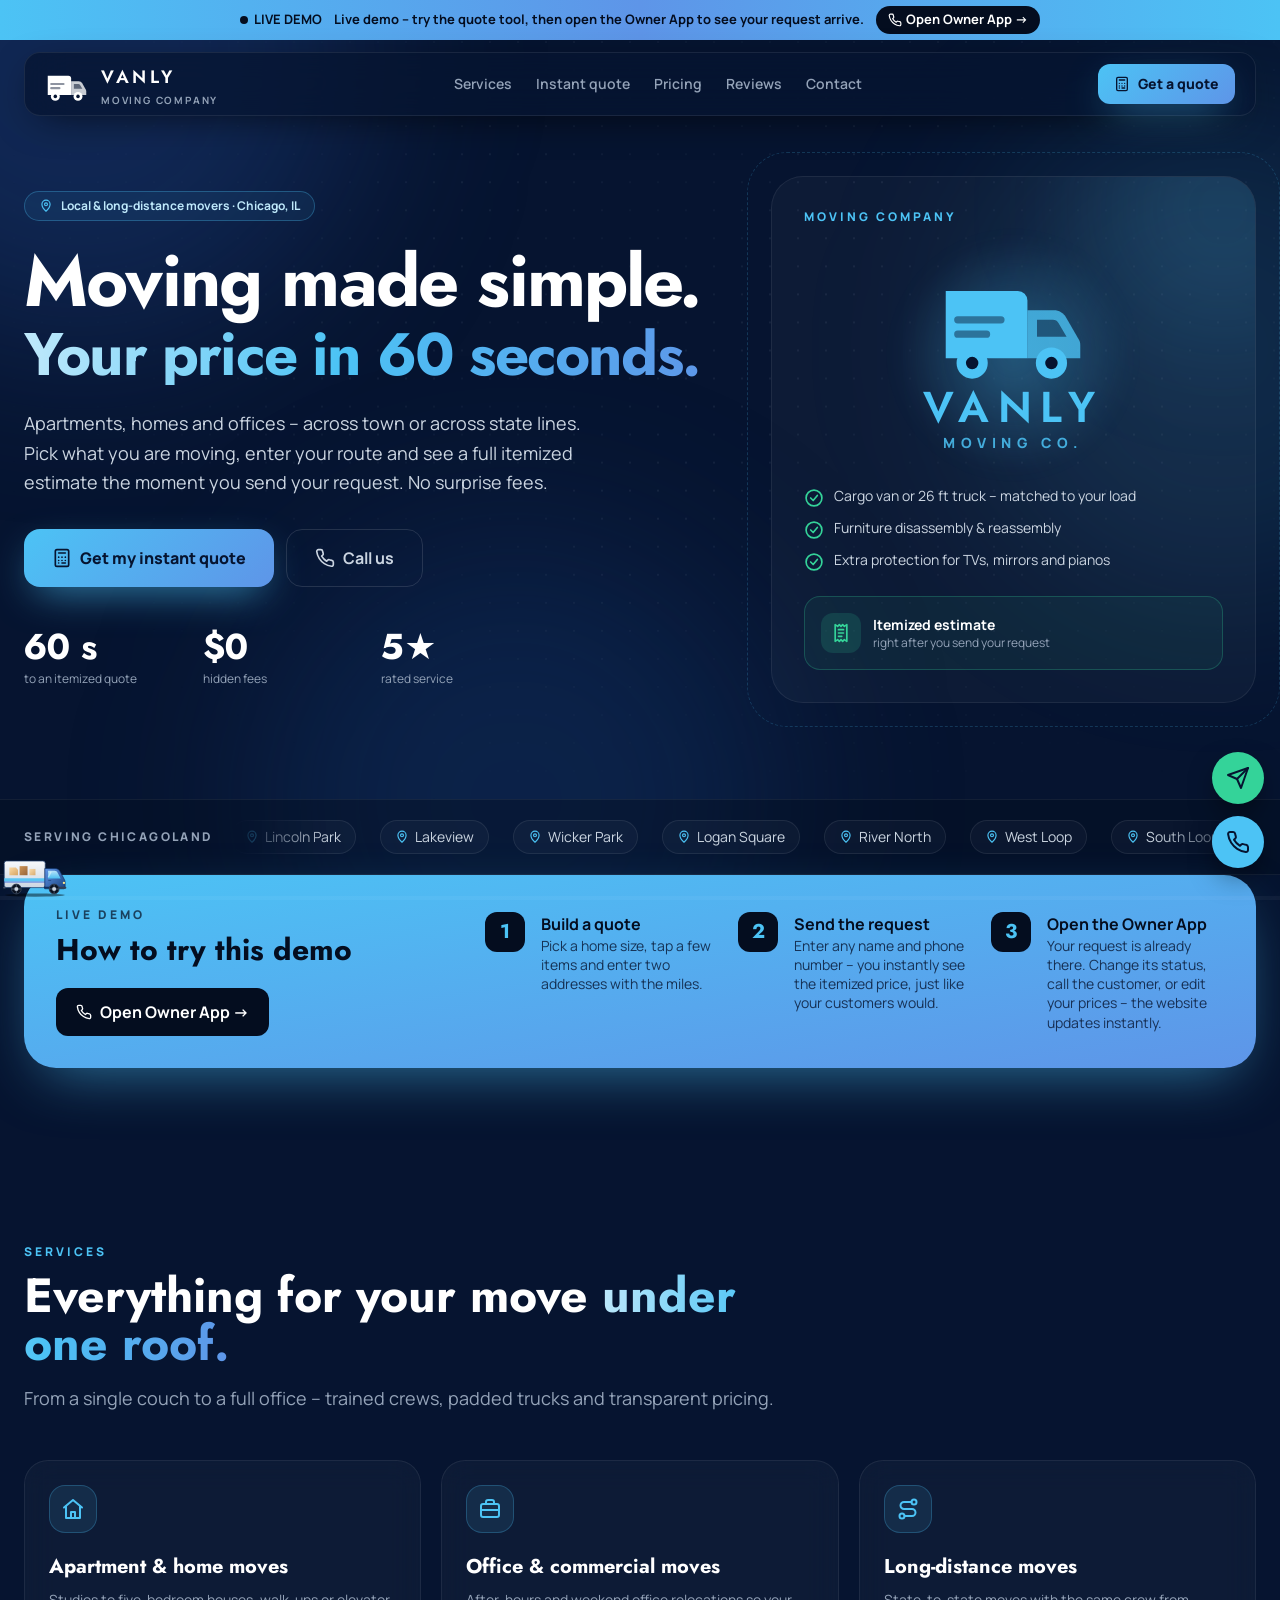
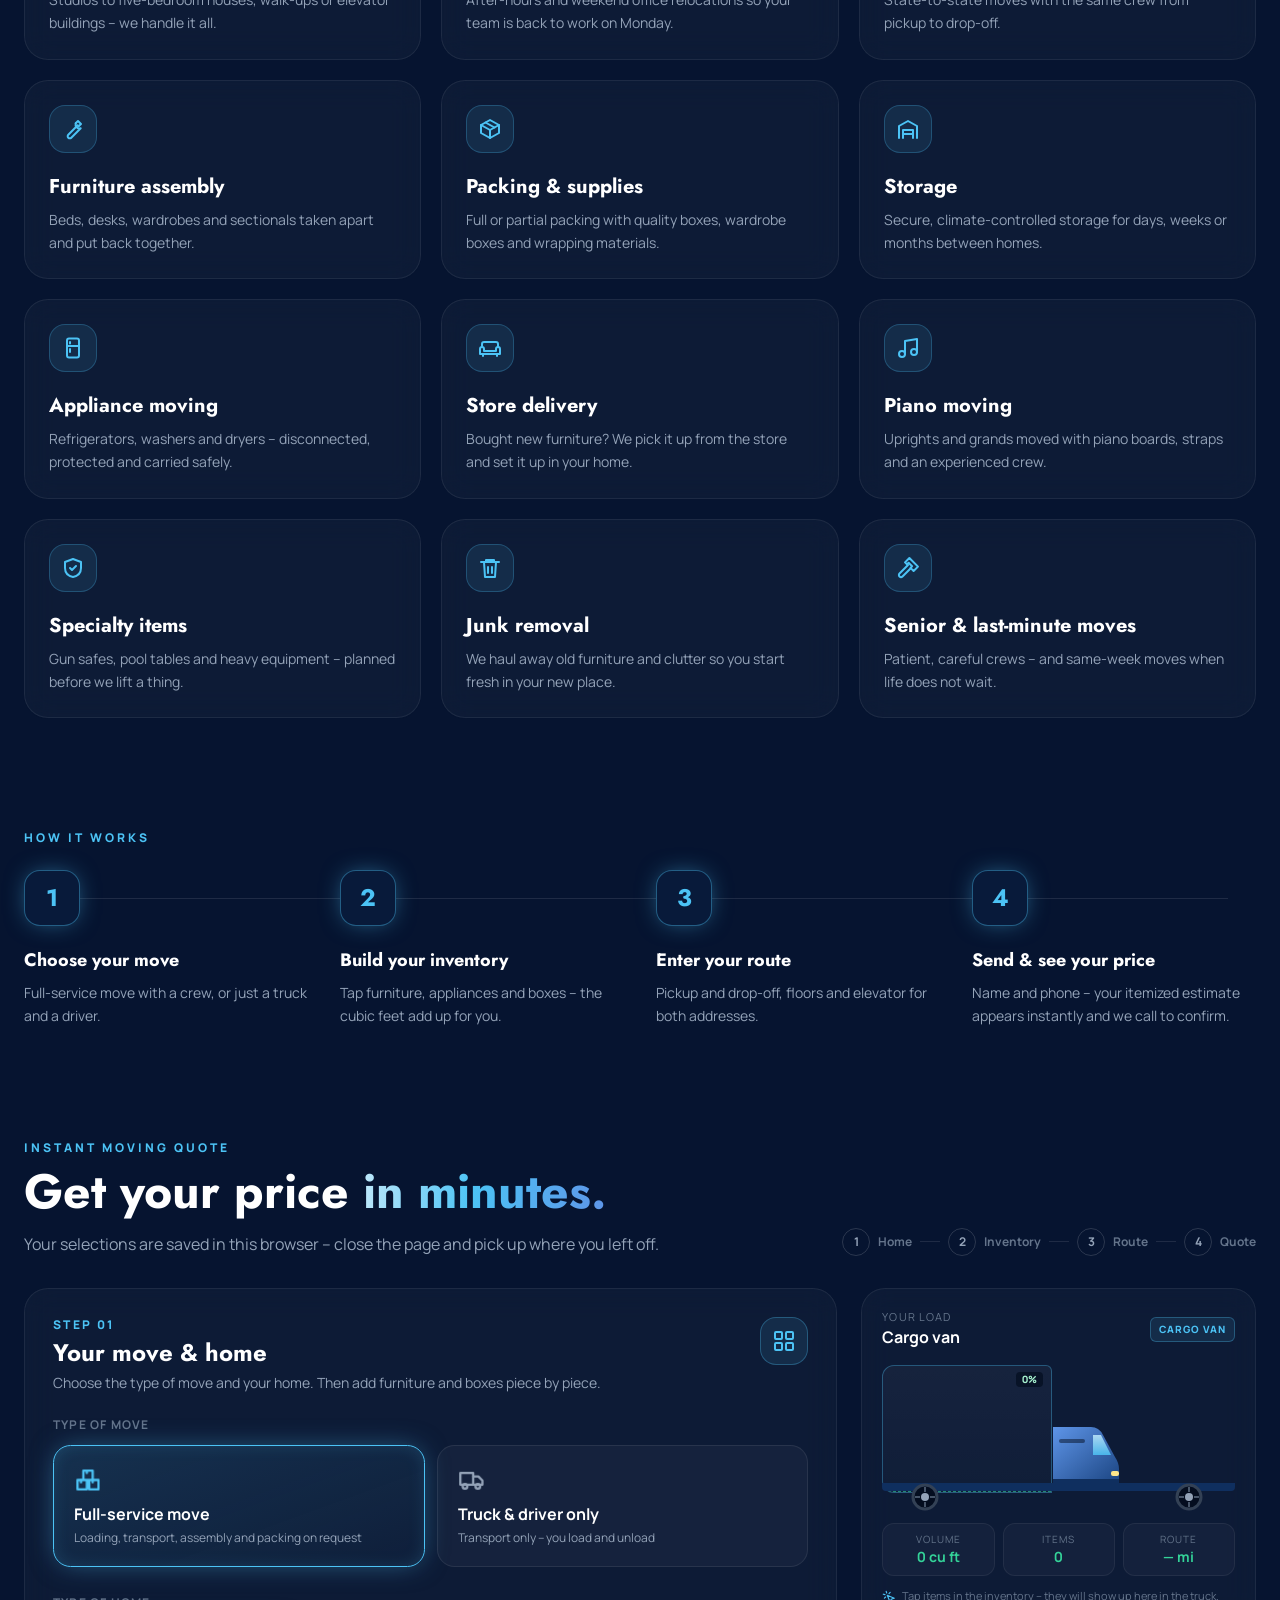
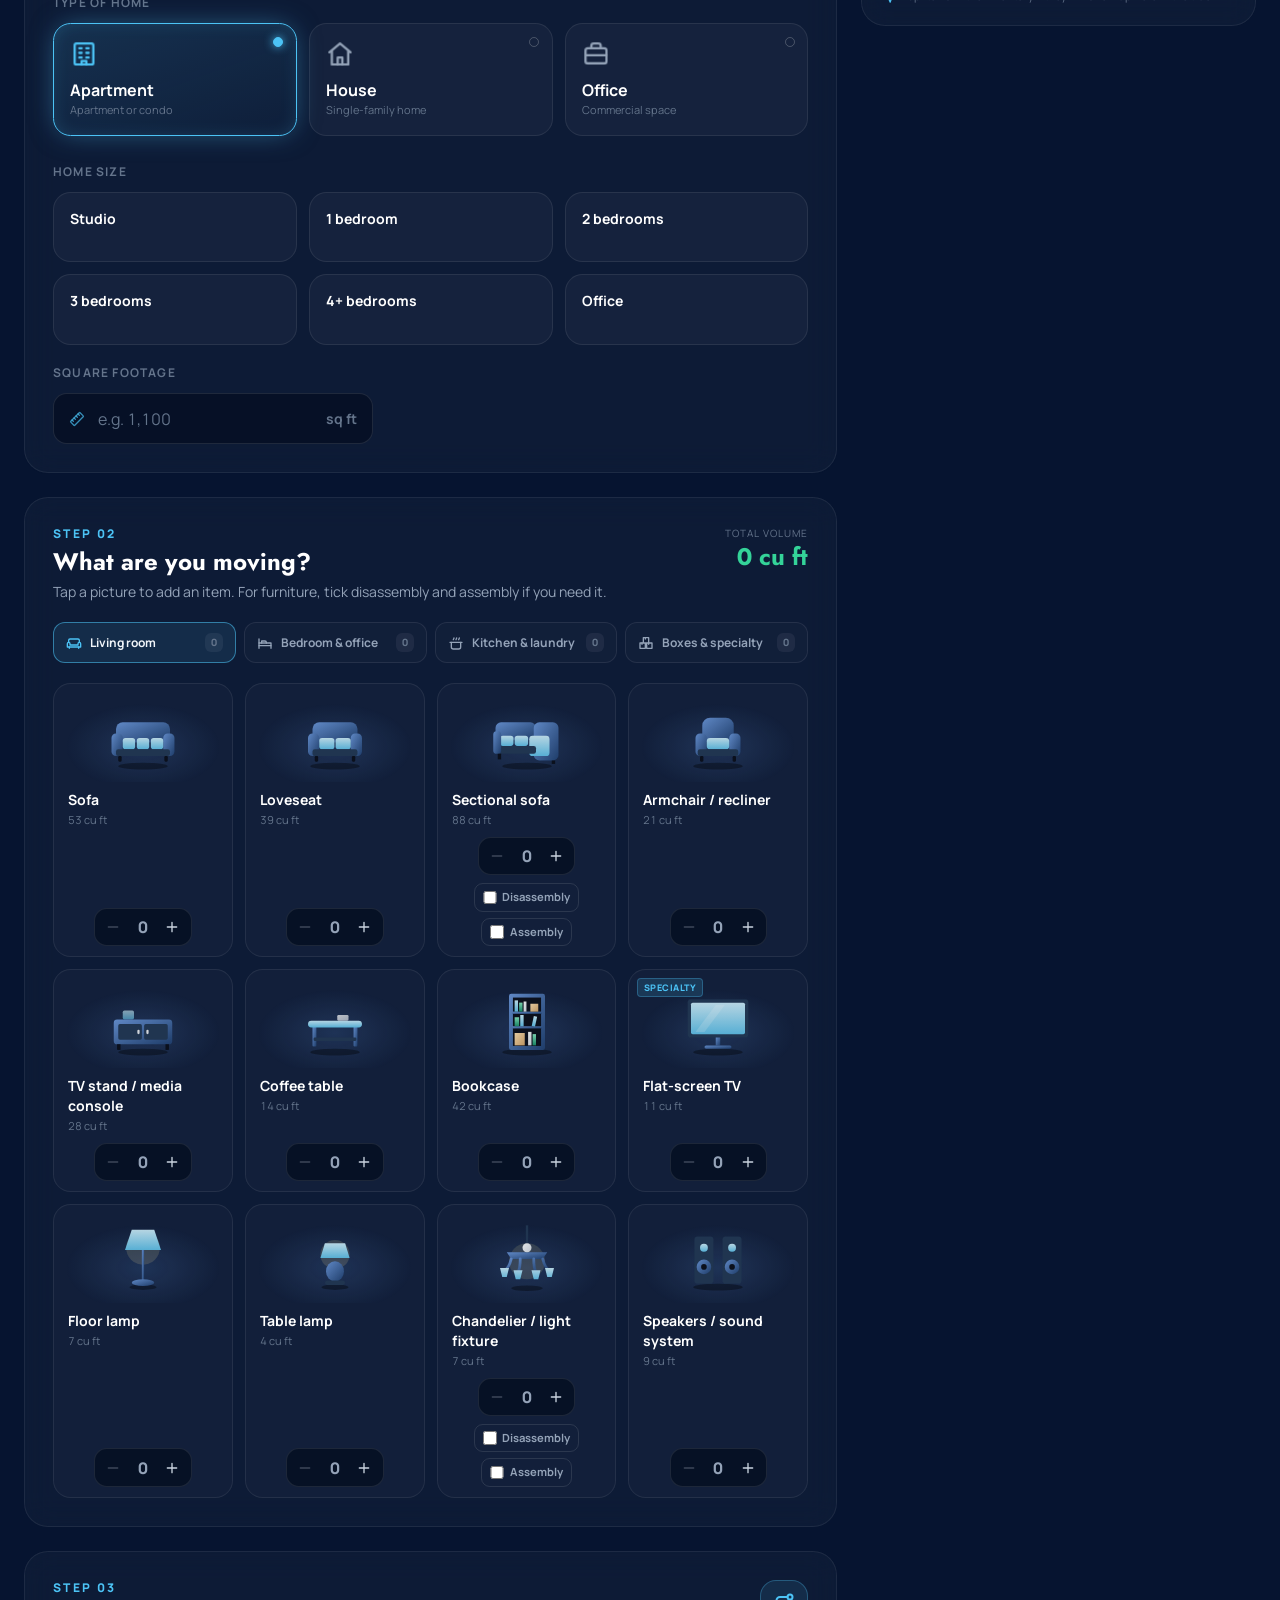
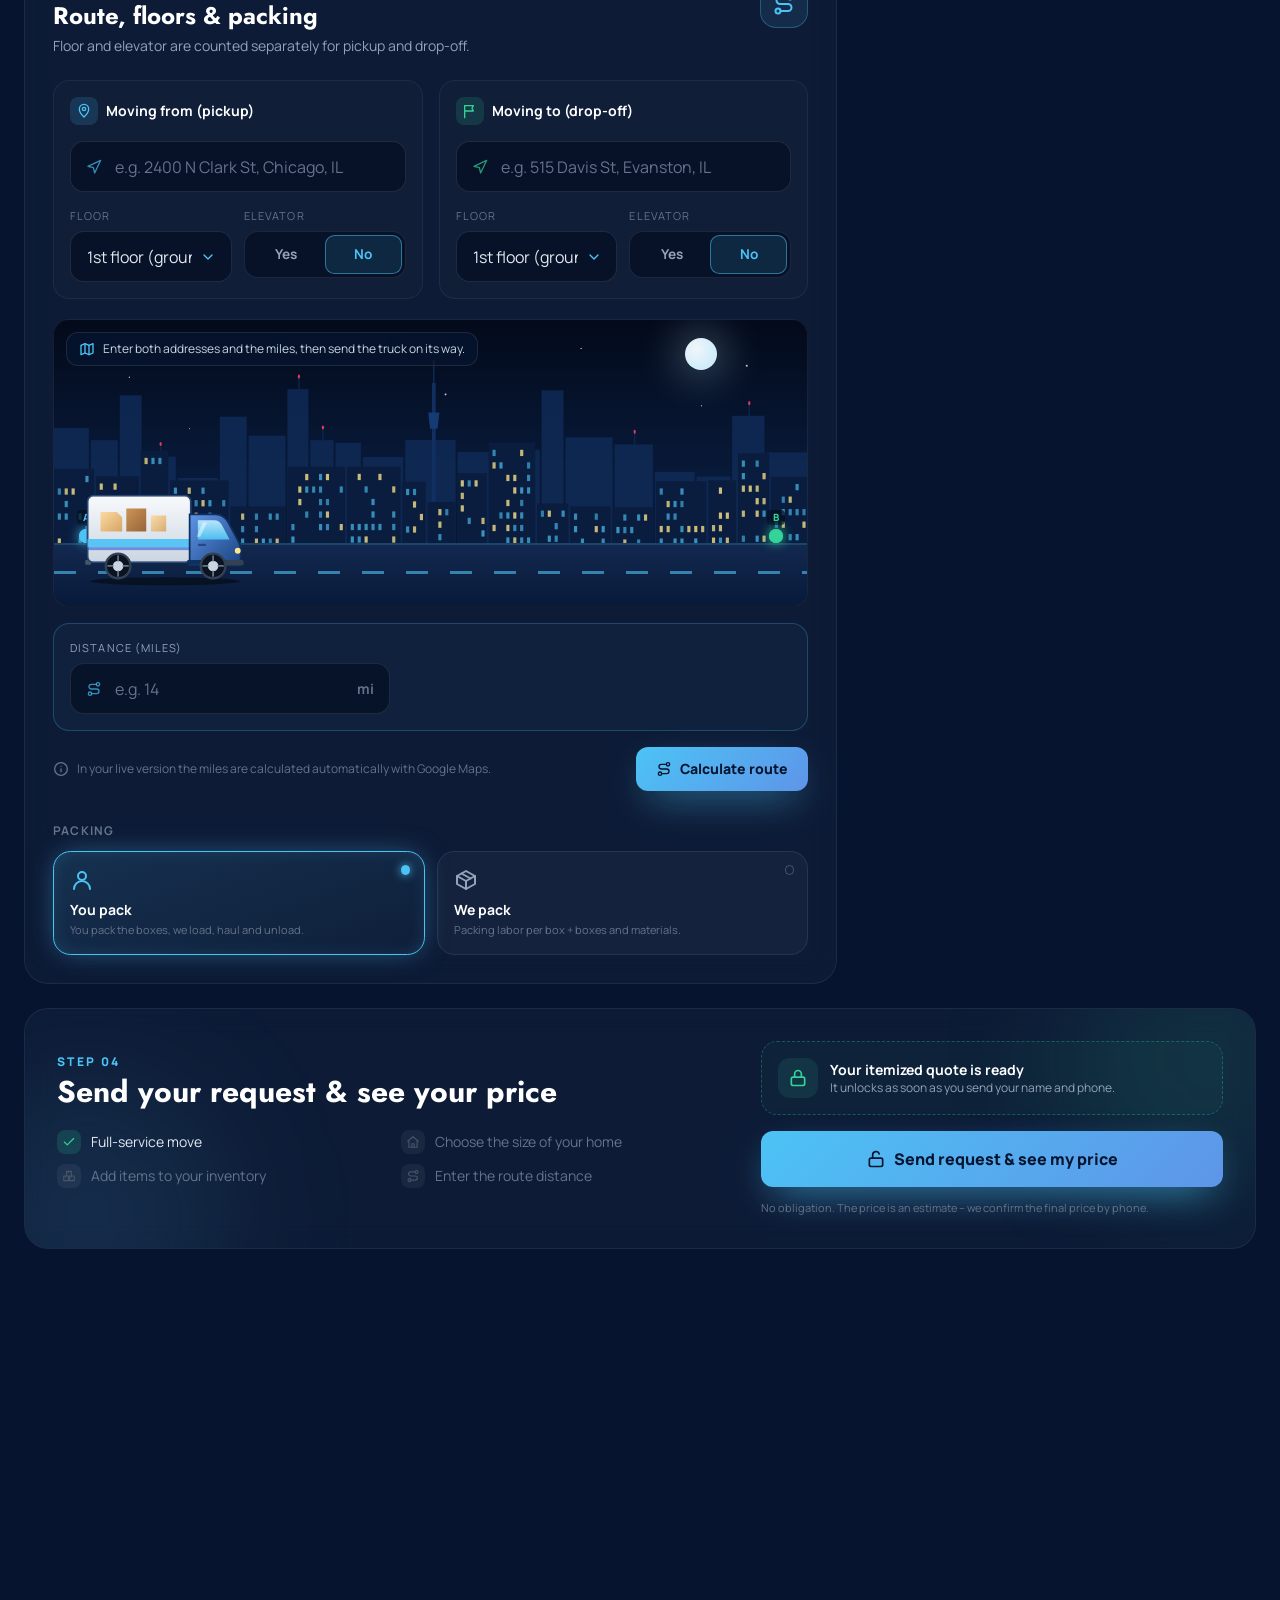
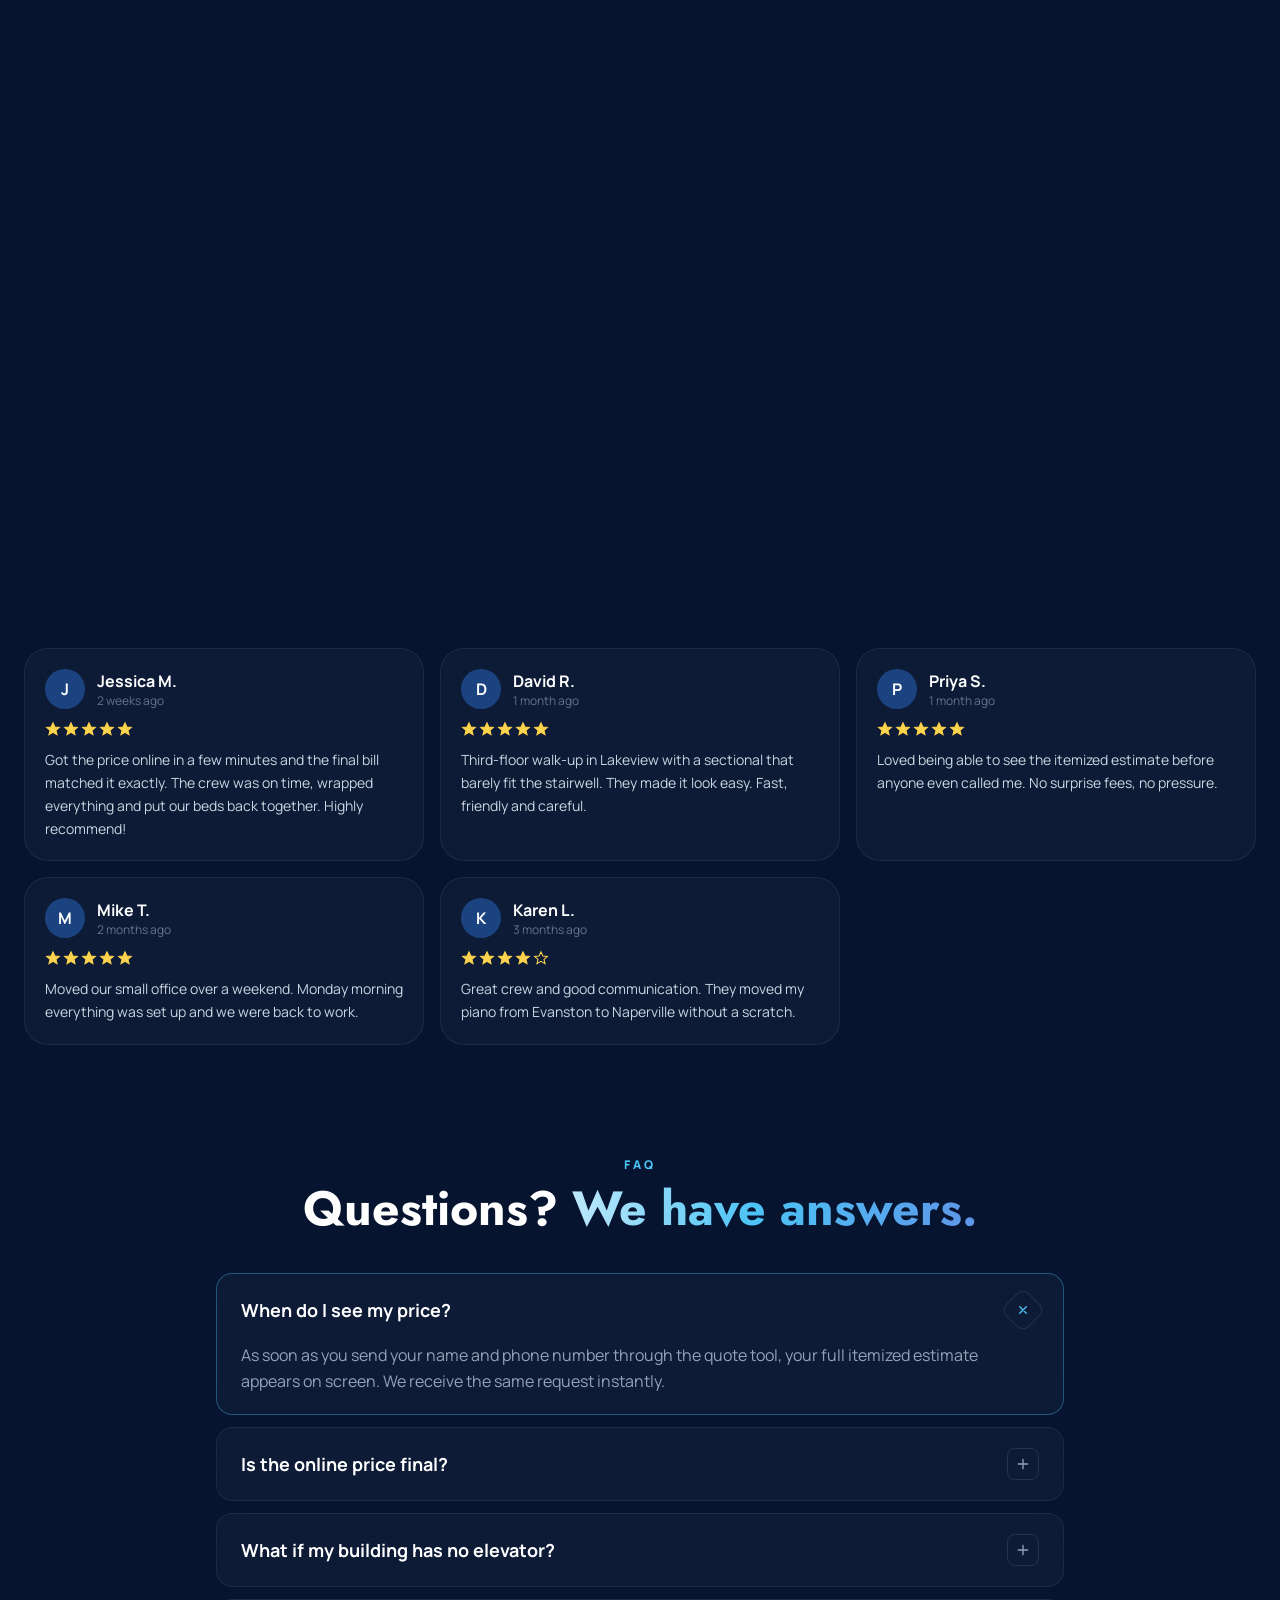
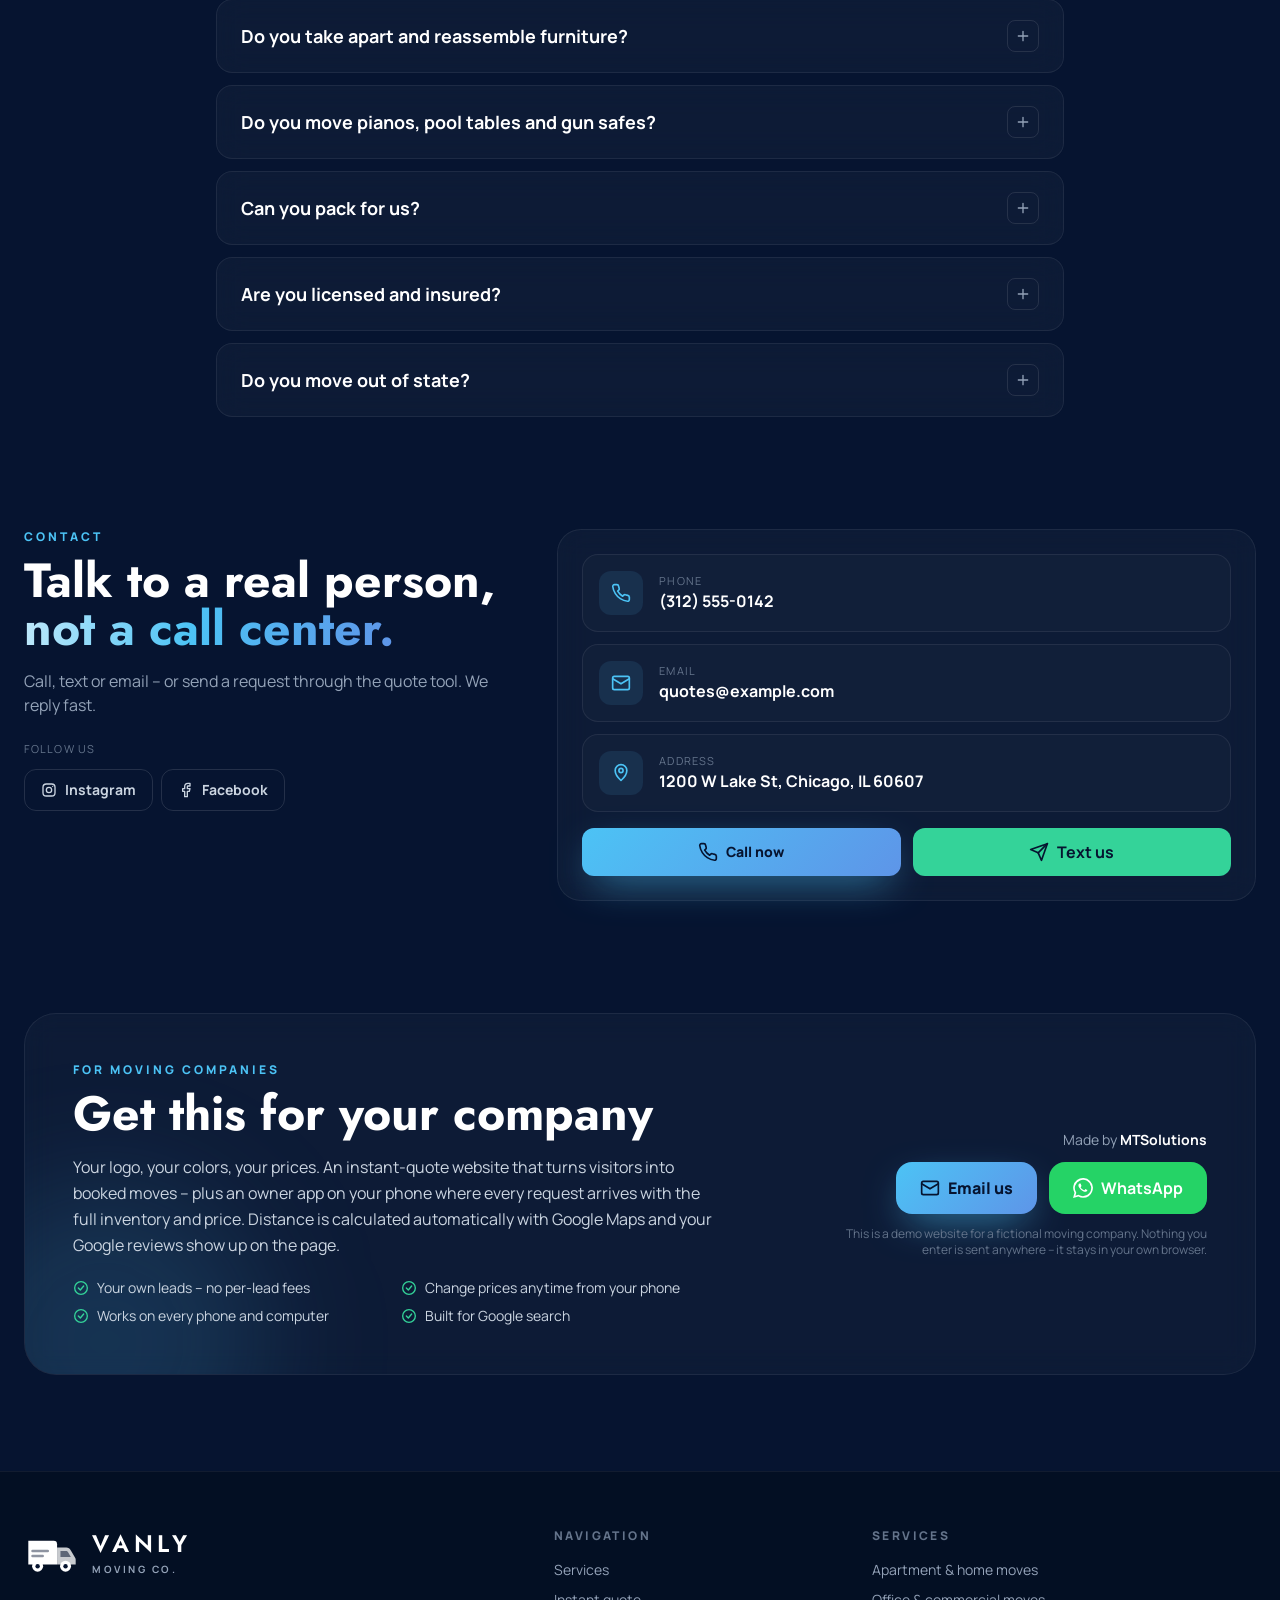
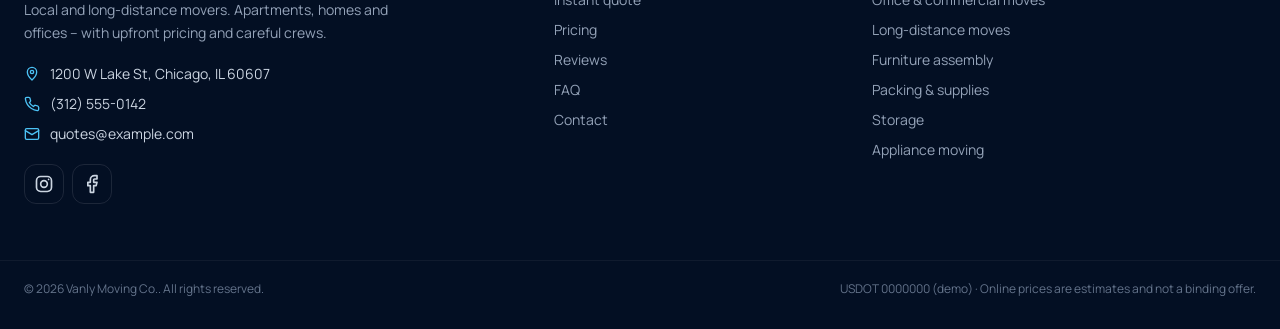
==== index.html @ 16fba3b9 "Add files via upload" ====
<!doctype html>
<html lang="en-US" class="no-js">
<head>
<meta charset="utf-8">
<meta name="viewport" content="width=device-width, initial-scale=1, viewport-fit=cover">
<title>Vanly Moving Co. – Local &amp; Long-Distance Movers | Live Demo</title>
<meta name="description" content="Live demo of an instant moving quote website with an owner app. Customers build their inventory, enter the route and get an itemized moving estimate in minutes.">
<meta name="robots" content="noindex, nofollow">
<meta property="og:type" content="website">
<meta property="og:title" content="Vanly Moving Co. – Local &amp; Long-Distance Movers | Live Demo">
<meta property="og:description" content="Live demo of an instant moving quote website with an owner app. Customers build their inventory, enter the route and get an itemized moving estimate in minutes.">
<meta property="og:image" content="/assets/og.png">
<meta name="twitter:card" content="summary_large_image">
<meta name="theme-color" content="#061430">
<meta name="format-detection" content="telephone=no">
<link rel="icon" type="image/svg+xml" href="/assets/icon.svg">
<link rel="icon" type="image/png" sizes="192x192" href="/assets/ikona-192.png">
<link rel="apple-touch-icon" href="/assets/ikona-180.png">
<link rel="preconnect" href="https://fonts.googleapis.com">
<link rel="preconnect" href="https://fonts.gstatic.com" crossorigin>
<link rel="stylesheet" href="https://fonts.googleapis.com/css2?family=Jost:wght@500;600;700&amp;family=Manrope:wght@400;500;600;700;800&amp;display=swap">
<link rel="stylesheet" href="/assets/style.css?v=73fd5e9d">
</head>
<body class="font-sans bg-brand-900 text-slate-200 overflow-x-hidden antialiased">
<svg width="0" height="0" class="absolute" aria-hidden="true" focusable="false"><defs>
<linearGradient id="ilA" x1="0" y1="0" x2="1" y2="1"><stop offset="0" stop-color="#5e95e8"/><stop offset="1" stop-color="#1a4380"/></linearGradient>
<linearGradient id="ilB" x1="0" y1="0" x2="0" y2="1"><stop offset="0" stop-color="#bfe9fb"/><stop offset="1" stop-color="#4cc3f5"/></linearGradient>
<linearGradient id="ilE" x1="0" y1="0" x2="0" y2="1"><stop offset="0" stop-color="#6ee7b7"/><stop offset="1" stop-color="#059669"/></linearGradient>
<linearGradient id="ilK" x1="0" y1="0" x2="1" y2="1"><stop offset="0" stop-color="#fcd9a0"/><stop offset="1" stop-color="#d6a15c"/></linearGradient>
<linearGradient id="ilKK" x1="0" y1="0" x2="1" y2="1"><stop offset="0" stop-color="#c88a45"/><stop offset="1" stop-color="#8f5626"/></linearGradient>
<linearGradient id="ilW" x1="0" y1="0" x2="1" y2="1"><stop offset="0" stop-color="#f8fafc"/><stop offset="1" stop-color="#cbd5e1"/></linearGradient>
<linearGradient id="vanBoxG" x1="0" y1="0" x2="0" y2="1"><stop offset="0" stop-color="#f8fafc"/><stop offset="1" stop-color="#cbd5e1"/></linearGradient>
<linearGradient id="vanCabG" x1="0" y1="0" x2="1" y2="1"><stop offset="0" stop-color="#5e95e8"/><stop offset="1" stop-color="#1a4380"/></linearGradient>
<linearGradient id="elBodyG" x1="0" y1="0" x2="1" y2="1"><stop offset="0" stop-color="#60a5fa"/><stop offset="1" stop-color="#1d4ed8"/></linearGradient>
<linearGradient id="elHeadG" x1="0" y1="0" x2="1" y2="1"><stop offset="0" stop-color="#93c5fd"/><stop offset="1" stop-color="#3b82f6"/></linearGradient>
<linearGradient id="elBlanketG" x1="0" y1="0" x2="1" y2="0"><stop offset="0" stop-color="#4cc3f5"/><stop offset="1" stop-color="#5e95e8"/></linearGradient>
</defs></svg>
<div class="ambient" aria-hidden="true"><div class="blob blob-1"><span></span></div><div class="blob blob-2"><span></span></div><div class="blob blob-3"><span></span></div></div>
<a href="#sadrzaj" class="sr-only focus:not-sr-only focus:fixed focus:top-3 focus:left-3 focus:z-[100] focus:px-4 focus:py-2 focus:rounded-lg focus:bg-acc focus:text-brand-900 focus:font-bold">Skip to content</a>
<header class="fixed top-0 inset-x-0 z-50">
  <div class="demo-bar bg-gradient-to-r from-acc via-[#5e95e8] to-acc text-brand-950">
    <div class="mx-auto max-w-7xl px-3 sm:px-6 py-1.5 flex items-center justify-center gap-3 text-[12px] sm:text-[13px] font-bold">
      <span class="inline-flex items-center gap-1.5 shrink-0"><span class="w-2 h-2 rounded-full bg-brand-950 animate-pulse"></span>LIVE DEMO</span>
      <span class="hidden md:inline truncate">Live demo – try the quote tool, then open the Owner App to see your request arrive.</span>
      <a href="/admin/" target="_blank" rel="noopener" class="shrink-0 inline-flex items-center gap-1 rounded-full bg-brand-950 text-white px-3 py-1 hover:bg-brand-900"><svg viewBox="0 0 24 24" class="w-3.5 h-3.5" fill="none" stroke="currentColor" stroke-width="2" stroke-linecap="round" stroke-linejoin="round" aria-hidden="true"><path d="M22 16.9v3a2 2 0 0 1-2.2 2 19.8 19.8 0 0 1-8.6-3.1 19.5 19.5 0 0 1-6-6A19.8 19.8 0 0 1 2.1 4.2 2 2 0 0 1 4.1 2h3a2 2 0 0 1 2 1.7c.1.9.4 1.8.7 2.7a2 2 0 0 1-.5 2.1L8 9.8a16 16 0 0 0 6 6l1.3-1.3a2 2 0 0 1 2.1-.4c.9.3 1.8.6 2.7.7a2 2 0 0 1 1.7 2Z"/></svg>Open Owner App →</a>
    </div>
  </div>
  <div class="mx-auto max-w-7xl px-3 sm:px-6 pt-3">
    <div class="relative flex items-center justify-between gap-2 sm:gap-3 rounded-2xl border border-white/[0.08] bg-brand-900/75 backdrop-blur-xl px-2.5 sm:px-5 py-2.5 shadow-[0_10px_40px_-15px_rgba(0,0,0,.8)]">
      <a href="/" class="flex items-center gap-2 sm:gap-3 min-w-0" aria-label="Vanly Moving Co.">
        <span class="text-white shrink-0"><svg viewBox="0 0 64 52" class="w-10 h-8 sm:w-11 sm:h-9" aria-hidden="true"><path d="M4 14h30a4 4 0 0 1 4 4v24H4z" fill="currentColor"/><path d="M38 22h11c2.2 0 4 1.1 5.1 3l5.4 9.4c.3.6.5 1.3.5 2V42H38z" fill="currentColor" opacity=".78"/><path d="M42 26h6.6c1 0 1.9.5 2.4 1.4l3.3 5.6H42z" fill="#061430" opacity=".55"/><circle cx="15" cy="44" r="6.5" fill="currentColor"/><circle cx="15" cy="44" r="2.6" fill="#061430"/><circle cx="48" cy="44" r="6.5" fill="currentColor"/><circle cx="48" cy="44" r="2.6" fill="#061430"/><path d="M9 26h18M9 32h12" stroke="#061430" stroke-width="3" stroke-linecap="round" opacity=".45"/></svg></span>
        <span class="leading-none min-w-0">
          <span class="block font-display text-[15px] max-[359px]:text-sm max-[359px]:tracking-[.06em] sm:text-lg font-semibold tracking-[.14em] sm:tracking-[.2em] text-white whitespace-nowrap">VANLY</span>
          <span class="block max-[359px]:hidden text-[8.5px] sm:text-[10px] font-bold tracking-[.1em] sm:tracking-[.18em] uppercase text-slate-400 mt-1 whitespace-nowrap">Moving company</span>
        </span>
      </a>
      <nav id="mainNav" class="hidden lg:flex items-center gap-6" aria-label="Menu"><a href="#usluge" class="nav-link text-sm font-semibold text-slate-400">Services</a><a href="#kalkulator" class="nav-link text-sm font-semibold text-slate-400">Instant quote</a><a href="#cene" class="nav-link text-sm font-semibold text-slate-400">Pricing</a><a href="#recenzije" class="nav-link text-sm font-semibold text-slate-400">Reviews</a><a href="#kontakt" class="nav-link text-sm font-semibold text-slate-400">Contact</a></nav>
      <div class="flex items-center gap-1.5 sm:gap-2 shrink-0">
        <a href="#kalkulator" class="hidden sm:inline-flex btn-primary items-center gap-2 text-sm px-4 h-10 rounded-xl"><svg viewBox="0 0 24 24" class="w-4 h-4" fill="none" stroke="currentColor" stroke-width="2" stroke-linecap="round" stroke-linejoin="round" aria-hidden="true"><rect x="4" y="2" width="16" height="20" rx="2"/><path d="M8 6h8"/><path d="M8 11h.01M12 11h.01M16 11h.01M8 15h.01M12 15h.01M16 15h.01M8 18h.01M12 18h4"/></svg>Get a quote</a>
        <button id="menuBtn" type="button" class="lg:hidden flex items-center justify-center w-10 h-10 rounded-xl border border-white/10 text-slate-200" aria-expanded="false" aria-controls="mobileMenu" aria-label="Menu"><svg viewBox="0 0 24 24" class="w-5 h-5" fill="none" stroke="currentColor" stroke-width="2" stroke-linecap="round" stroke-linejoin="round" aria-hidden="true"><path d="M4 7h16M4 12h16M4 17h16"/></svg></button>
      </div>
      <div id="mobileMenu" class="mobile-menu closed lg:hidden absolute left-0 right-0 top-[calc(100%+8px)] p-2 rounded-2xl border border-white/10 bg-brand-850/95 backdrop-blur-xl shadow-2xl">
        <nav aria-label="Menu"><a href="#usluge" class="flex items-center justify-between px-4 py-3 rounded-xl text-slate-200 font-semibold hover:bg-white/[0.05]">Services<svg viewBox="0 0 24 24" class="w-4 h-4 text-slate-500" fill="none" stroke="currentColor" stroke-width="2" stroke-linecap="round" stroke-linejoin="round" aria-hidden="true"><path d="M5 12h14"/><path d="m13 6 6 6-6 6"/></svg></a><a href="#kalkulator" class="flex items-center justify-between px-4 py-3 rounded-xl text-slate-200 font-semibold hover:bg-white/[0.05]">Instant quote<svg viewBox="0 0 24 24" class="w-4 h-4 text-slate-500" fill="none" stroke="currentColor" stroke-width="2" stroke-linecap="round" stroke-linejoin="round" aria-hidden="true"><path d="M5 12h14"/><path d="m13 6 6 6-6 6"/></svg></a><a href="#cene" class="flex items-center justify-between px-4 py-3 rounded-xl text-slate-200 font-semibold hover:bg-white/[0.05]">Pricing<svg viewBox="0 0 24 24" class="w-4 h-4 text-slate-500" fill="none" stroke="currentColor" stroke-width="2" stroke-linecap="round" stroke-linejoin="round" aria-hidden="true"><path d="M5 12h14"/><path d="m13 6 6 6-6 6"/></svg></a><a href="#recenzije" class="flex items-center justify-between px-4 py-3 rounded-xl text-slate-200 font-semibold hover:bg-white/[0.05]">Reviews<svg viewBox="0 0 24 24" class="w-4 h-4 text-slate-500" fill="none" stroke="currentColor" stroke-width="2" stroke-linecap="round" stroke-linejoin="round" aria-hidden="true"><path d="M5 12h14"/><path d="m13 6 6 6-6 6"/></svg></a><a href="#kontakt" class="flex items-center justify-between px-4 py-3 rounded-xl text-slate-200 font-semibold hover:bg-white/[0.05]">Contact<svg viewBox="0 0 24 24" class="w-4 h-4 text-slate-500" fill="none" stroke="currentColor" stroke-width="2" stroke-linecap="round" stroke-linejoin="round" aria-hidden="true"><path d="M5 12h14"/><path d="m13 6 6 6-6 6"/></svg></a></nav>
        <a href="/admin/" target="_blank" rel="noopener" class="btn-ghost flex items-center justify-center gap-2 mx-2 mt-2 py-3 rounded-xl text-sm font-bold"><svg viewBox="0 0 24 24" class="w-4 h-4" fill="none" stroke="currentColor" stroke-width="2" stroke-linecap="round" stroke-linejoin="round" aria-hidden="true"><path d="M22 16.9v3a2 2 0 0 1-2.2 2 19.8 19.8 0 0 1-8.6-3.1 19.5 19.5 0 0 1-6-6A19.8 19.8 0 0 1 2.1 4.2 2 2 0 0 1 4.1 2h3a2 2 0 0 1 2 1.7c.1.9.4 1.8.7 2.7a2 2 0 0 1-.5 2.1L8 9.8a16 16 0 0 0 6 6l1.3-1.3a2 2 0 0 1 2.1-.4c.9.3 1.8.6 2.7.7a2 2 0 0 1 1.7 2Z"/></svg>Open Owner App</a>
        <a href="#kalkulator" class="btn-primary flex items-center justify-center gap-2 m-2 mt-1 py-3 rounded-xl text-sm"><svg viewBox="0 0 24 24" class="w-4 h-4" fill="none" stroke="currentColor" stroke-width="2" stroke-linecap="round" stroke-linejoin="round" aria-hidden="true"><rect x="4" y="2" width="16" height="20" rx="2"/><path d="M8 6h8"/><path d="M8 11h.01M12 11h.01M16 11h.01M8 15h.01M12 15h.01M16 15h.01M8 18h.01M12 18h4"/></svg>Get a quote</a>
      </div>
    </div>
  </div>
</header>
<main id="sadrzaj" class="relative z-10">
<section id="pocetak" class="relative pt-40 sm:pt-44 pb-16 lg:pb-24 overflow-hidden">
  <canvas id="heroDots" class="hero-dots" aria-hidden="true"></canvas>
  <div class="relative max-w-7xl mx-auto px-4 sm:px-6 grid lg:grid-cols-12 gap-12 items-center">
    <div class="lg:col-span-7 reveal">
      <div class="inline-flex items-center gap-2 rounded-full border border-acc/30 bg-acc/[0.07] px-3.5 py-1.5 text-xs font-bold text-acc-soft"><svg viewBox="0 0 24 24" class="w-3.5 h-3.5 text-acc" fill="none" stroke="currentColor" stroke-width="2" stroke-linecap="round" stroke-linejoin="round" aria-hidden="true"><path d="M12 21s7-6.2 7-12a7 7 0 0 0-14 0c0 5.8 7 12 7 12Z"/><circle cx="12" cy="9" r="2.5"/></svg>Local &amp; long-distance movers · Chicago, IL</div>
      <h1 class="mt-6 font-display text-5xl sm:text-6xl xl:text-7xl font-bold text-white leading-[1.02] tracking-tight">Moving made simple.<span class="block text-grad mt-2 text-4xl sm:text-5xl xl:text-6xl leading-[1.08]">Your price in 60 seconds.</span></h1>
      <p class="mt-6 text-lg text-slate-300 max-w-xl leading-relaxed">Apartments, homes and offices – across town or across state lines. Pick what you are moving, enter your route and see a full itemized estimate the moment you send your request. No surprise fees.</p>
      <div class="mt-8 flex flex-col sm:flex-row gap-3">
        <a href="#kalkulator" class="btn-primary pulse-glow inline-flex items-center justify-center gap-2 text-base px-7 py-4 rounded-2xl"><svg viewBox="0 0 24 24" class="w-5 h-5" fill="none" stroke="currentColor" stroke-width="2" stroke-linecap="round" stroke-linejoin="round" aria-hidden="true"><rect x="4" y="2" width="16" height="20" rx="2"/><path d="M8 6h8"/><path d="M8 11h.01M12 11h.01M16 11h.01M8 15h.01M12 15h.01M16 15h.01M8 18h.01M12 18h4"/></svg>Get my instant quote</a>
        <a href="tel:+13125550142" class="btn-ghost inline-flex items-center justify-center gap-2 text-base font-bold px-7 py-4 rounded-2xl"><svg viewBox="0 0 24 24" class="w-5 h-5" fill="none" stroke="currentColor" stroke-width="2" stroke-linecap="round" stroke-linejoin="round" aria-hidden="true"><path d="M22 16.9v3a2 2 0 0 1-2.2 2 19.8 19.8 0 0 1-8.6-3.1 19.5 19.5 0 0 1-6-6A19.8 19.8 0 0 1 2.1 4.2 2 2 0 0 1 4.1 2h3a2 2 0 0 1 2 1.7c.1.9.4 1.8.7 2.7a2 2 0 0 1-.5 2.1L8 9.8a16 16 0 0 0 6 6l1.3-1.3a2 2 0 0 1 2.1-.4c.9.3 1.8.6 2.7.7a2 2 0 0 1 1.7 2Z"/></svg>Call us</a>
      </div>
      <div class="mt-10 grid grid-cols-3 gap-6 max-w-lg"><div><div class="font-display text-3xl sm:text-4xl font-bold text-white tabular">60 s</div><div class="text-xs text-slate-400 mt-1 leading-snug">to an itemized quote</div></div><div><div class="font-display text-3xl sm:text-4xl font-bold text-white tabular">$0</div><div class="text-xs text-slate-400 mt-1 leading-snug">hidden fees</div></div><div><div class="font-display text-3xl sm:text-4xl font-bold text-white tabular">5★</div><div class="text-xs text-slate-400 mt-1 leading-snug">rated service</div></div></div>
    </div>
    <div class="lg:col-span-5 reveal" style="animation-delay:.15s">
      <div class="relative">
        <div class="absolute -inset-6 rounded-[2.5rem] border border-dashed border-acc/20 ring-spin pointer-events-none" aria-hidden="true"></div>
        <div class="glass pointer-glow !rounded-[2rem] p-6 sm:p-8 overflow-hidden">
          <div class="absolute -top-24 -right-24 w-64 h-64 rounded-full bg-acc/15 blur-3xl pointer-events-none" aria-hidden="true"></div>
          <div class="relative text-xs font-extrabold tracking-[.25em] uppercase text-acc">Moving company</div>
          <div class="relative mx-auto my-6 sm:my-8 w-[78%] max-w-[300px]">
            <div class="logo-halo" aria-hidden="true"></div>
            <div class="logo-glow-svg relative"><svg viewBox="0 0 320 210" class="w-full h-auto overflow-visible" role="img" aria-label="Vanly Moving Co.">
  <defs>
    <linearGradient id="logoShine" x1="-1" y1="0" x2="0" y2="0" gradientUnits="objectBoundingBox">
      <stop offset="0" stop-color="#4cc3f5"/><stop offset=".42" stop-color="#4cc3f5"/><stop offset=".5" stop-color="#f0fbff"/><stop offset=".58" stop-color="#4cc3f5"/><stop offset="1" stop-color="#5e95e8"/>
      <animate attributeName="x1" values="-1;1;1" keyTimes="0;.55;1" dur="4.8s" repeatCount="indefinite"/>
      <animate attributeName="x2" values="0;2;2" keyTimes="0;.55;1" dur="4.8s" repeatCount="indefinite"/>
    </linearGradient>
  </defs>
  <g fill="url(#logoShine)" style="color:#4cc3f5">
    <svg x="78" y="0" width="164" height="134" viewBox="0 0 64 52"><g fill="url(#logoShine)"><path d="M4 14h30a4 4 0 0 1 4 4v24H4z" fill="url(#logoShine)"/><path d="M38 22h11c2.2 0 4 1.1 5.1 3l5.4 9.4c.3.6.5 1.3.5 2V42H38z" fill="url(#logoShine)" opacity=".78"/><path d="M42 26h6.6c1 0 1.9.5 2.4 1.4l3.3 5.6H42z" fill="#061430" opacity=".55"/><circle cx="15" cy="44" r="6.5" fill="url(#logoShine)"/><circle cx="15" cy="44" r="2.6" fill="#061430"/><circle cx="48" cy="44" r="6.5" fill="url(#logoShine)"/><circle cx="48" cy="44" r="2.6" fill="#061430"/><path d="M9 26h18M9 32h12" stroke="#061430" stroke-width="3" stroke-linecap="round" opacity=".45"/></g></svg>
    <text x="160" y="176" text-anchor="middle" font-family="Jost, sans-serif" font-weight="600" font-size="46" letter-spacing="9">VANLY</text>
    <text x="160" y="204" text-anchor="middle" font-family="Manrope, sans-serif" font-weight="800" font-size="15" letter-spacing="6" opacity=".85">MOVING CO.</text>
  </g>
</svg></div>
          </div>
          <ul class="relative space-y-2.5 text-sm text-slate-300"><li class="flex items-start gap-2.5"><svg viewBox="0 0 24 24" class="w-5 h-5 text-price shrink-0 mt-0.5" fill="none" stroke="currentColor" stroke-width="2" stroke-linecap="round" stroke-linejoin="round" aria-hidden="true"><circle cx="12" cy="12" r="9.5"/><path d="m8 12 3 3 5-6"/></svg><span>Cargo van or 26 ft truck – matched to your load</span></li><li class="flex items-start gap-2.5"><svg viewBox="0 0 24 24" class="w-5 h-5 text-price shrink-0 mt-0.5" fill="none" stroke="currentColor" stroke-width="2" stroke-linecap="round" stroke-linejoin="round" aria-hidden="true"><circle cx="12" cy="12" r="9.5"/><path d="m8 12 3 3 5-6"/></svg><span>Furniture disassembly &amp; reassembly</span></li><li class="flex items-start gap-2.5"><svg viewBox="0 0 24 24" class="w-5 h-5 text-price shrink-0 mt-0.5" fill="none" stroke="currentColor" stroke-width="2" stroke-linecap="round" stroke-linejoin="round" aria-hidden="true"><circle cx="12" cy="12" r="9.5"/><path d="m8 12 3 3 5-6"/></svg><span>Extra protection for TVs, mirrors and pianos</span></li></ul>
          <div class="relative mt-6 flex items-center gap-3 rounded-2xl border border-price/25 bg-price/[0.06] p-4">
            <span class="w-10 h-10 rounded-xl bg-price/15 text-price flex items-center justify-center shrink-0"><svg viewBox="0 0 24 24" class="w-5 h-5" fill="none" stroke="currentColor" stroke-width="2" stroke-linecap="round" stroke-linejoin="round" aria-hidden="true"><path d="M5 2v20l3-2 2 2 2-2 2 2 2-2 3 2V2l-3 2-2-2-2 2-2-2-2 2-3-2Z"/><path d="M9 8h6M9 12h6M9 16h4"/></svg></span>
            <div><div class="text-sm font-bold text-white">Itemized estimate</div><div class="text-xs text-slate-400">right after you send your request</div></div>
          </div>
        </div>
      </div>
    </div>
  </div>
</section>
<div class="relative z-10 border-y border-white/[0.06] bg-brand-950/40 py-5">
  <div class="max-w-7xl mx-auto px-4 sm:px-6 flex flex-col md:flex-row md:items-center gap-4">
    <h2 class="shrink-0 text-xs font-extrabold tracking-[.2em] uppercase text-slate-400">Serving Chicagoland</h2>
    <div class="marquee overflow-hidden flex-1"><div class="marquee-track gap-3"><span class="inline-flex items-center gap-1.5 mr-3 px-3.5 py-1.5 rounded-full border border-white/[0.08] bg-white/[0.03] text-sm text-slate-300 whitespace-nowrap"><svg viewBox="0 0 24 24" class="w-3.5 h-3.5 text-acc" fill="none" stroke="currentColor" stroke-width="2" stroke-linecap="round" stroke-linejoin="round" aria-hidden="true"><path d="M12 21s7-6.2 7-12a7 7 0 0 0-14 0c0 5.8 7 12 7 12Z"/><circle cx="12" cy="9" r="2.5"/></svg>Lincoln Park</span><span class="inline-flex items-center gap-1.5 mr-3 px-3.5 py-1.5 rounded-full border border-white/[0.08] bg-white/[0.03] text-sm text-slate-300 whitespace-nowrap"><svg viewBox="0 0 24 24" class="w-3.5 h-3.5 text-acc" fill="none" stroke="currentColor" stroke-width="2" stroke-linecap="round" stroke-linejoin="round" aria-hidden="true"><path d="M12 21s7-6.2 7-12a7 7 0 0 0-14 0c0 5.8 7 12 7 12Z"/><circle cx="12" cy="9" r="2.5"/></svg>Lakeview</span><span class="inline-flex items-center gap-1.5 mr-3 px-3.5 py-1.5 rounded-full border border-white/[0.08] bg-white/[0.03] text-sm text-slate-300 whitespace-nowrap"><svg viewBox="0 0 24 24" class="w-3.5 h-3.5 text-acc" fill="none" stroke="currentColor" stroke-width="2" stroke-linecap="round" stroke-linejoin="round" aria-hidden="true"><path d="M12 21s7-6.2 7-12a7 7 0 0 0-14 0c0 5.8 7 12 7 12Z"/><circle cx="12" cy="9" r="2.5"/></svg>Wicker Park</span><span class="inline-flex items-center gap-1.5 mr-3 px-3.5 py-1.5 rounded-full border border-white/[0.08] bg-white/[0.03] text-sm text-slate-300 whitespace-nowrap"><svg viewBox="0 0 24 24" class="w-3.5 h-3.5 text-acc" fill="none" stroke="currentColor" stroke-width="2" stroke-linecap="round" stroke-linejoin="round" aria-hidden="true"><path d="M12 21s7-6.2 7-12a7 7 0 0 0-14 0c0 5.8 7 12 7 12Z"/><circle cx="12" cy="9" r="2.5"/></svg>Logan Square</span><span class="inline-flex items-center gap-1.5 mr-3 px-3.5 py-1.5 rounded-full border border-white/[0.08] bg-white/[0.03] text-sm text-slate-300 whitespace-nowrap"><svg viewBox="0 0 24 24" class="w-3.5 h-3.5 text-acc" fill="none" stroke="currentColor" stroke-width="2" stroke-linecap="round" stroke-linejoin="round" aria-hidden="true"><path d="M12 21s7-6.2 7-12a7 7 0 0 0-14 0c0 5.8 7 12 7 12Z"/><circle cx="12" cy="9" r="2.5"/></svg>River North</span><span class="inline-flex items-center gap-1.5 mr-3 px-3.5 py-1.5 rounded-full border border-white/[0.08] bg-white/[0.03] text-sm text-slate-300 whitespace-nowrap"><svg viewBox="0 0 24 24" class="w-3.5 h-3.5 text-acc" fill="none" stroke="currentColor" stroke-width="2" stroke-linecap="round" stroke-linejoin="round" aria-hidden="true"><path d="M12 21s7-6.2 7-12a7 7 0 0 0-14 0c0 5.8 7 12 7 12Z"/><circle cx="12" cy="9" r="2.5"/></svg>West Loop</span><span class="inline-flex items-center gap-1.5 mr-3 px-3.5 py-1.5 rounded-full border border-white/[0.08] bg-white/[0.03] text-sm text-slate-300 whitespace-nowrap"><svg viewBox="0 0 24 24" class="w-3.5 h-3.5 text-acc" fill="none" stroke="currentColor" stroke-width="2" stroke-linecap="round" stroke-linejoin="round" aria-hidden="true"><path d="M12 21s7-6.2 7-12a7 7 0 0 0-14 0c0 5.8 7 12 7 12Z"/><circle cx="12" cy="9" r="2.5"/></svg>South Loop</span><span class="inline-flex items-center gap-1.5 mr-3 px-3.5 py-1.5 rounded-full border border-white/[0.08] bg-white/[0.03] text-sm text-slate-300 whitespace-nowrap"><svg viewBox="0 0 24 24" class="w-3.5 h-3.5 text-acc" fill="none" stroke="currentColor" stroke-width="2" stroke-linecap="round" stroke-linejoin="round" aria-hidden="true"><path d="M12 21s7-6.2 7-12a7 7 0 0 0-14 0c0 5.8 7 12 7 12Z"/><circle cx="12" cy="9" r="2.5"/></svg>Hyde Park</span><span class="inline-flex items-center gap-1.5 mr-3 px-3.5 py-1.5 rounded-full border border-white/[0.08] bg-white/[0.03] text-sm text-slate-300 whitespace-nowrap"><svg viewBox="0 0 24 24" class="w-3.5 h-3.5 text-acc" fill="none" stroke="currentColor" stroke-width="2" stroke-linecap="round" stroke-linejoin="round" aria-hidden="true"><path d="M12 21s7-6.2 7-12a7 7 0 0 0-14 0c0 5.8 7 12 7 12Z"/><circle cx="12" cy="9" r="2.5"/></svg>Evanston</span><span class="inline-flex items-center gap-1.5 mr-3 px-3.5 py-1.5 rounded-full border border-white/[0.08] bg-white/[0.03] text-sm text-slate-300 whitespace-nowrap"><svg viewBox="0 0 24 24" class="w-3.5 h-3.5 text-acc" fill="none" stroke="currentColor" stroke-width="2" stroke-linecap="round" stroke-linejoin="round" aria-hidden="true"><path d="M12 21s7-6.2 7-12a7 7 0 0 0-14 0c0 5.8 7 12 7 12Z"/><circle cx="12" cy="9" r="2.5"/></svg>Oak Park</span><span class="inline-flex items-center gap-1.5 mr-3 px-3.5 py-1.5 rounded-full border border-white/[0.08] bg-white/[0.03] text-sm text-slate-300 whitespace-nowrap"><svg viewBox="0 0 24 24" class="w-3.5 h-3.5 text-acc" fill="none" stroke="currentColor" stroke-width="2" stroke-linecap="round" stroke-linejoin="round" aria-hidden="true"><path d="M12 21s7-6.2 7-12a7 7 0 0 0-14 0c0 5.8 7 12 7 12Z"/><circle cx="12" cy="9" r="2.5"/></svg>Naperville</span><span class="inline-flex items-center gap-1.5 mr-3 px-3.5 py-1.5 rounded-full border border-white/[0.08] bg-white/[0.03] text-sm text-slate-300 whitespace-nowrap"><svg viewBox="0 0 24 24" class="w-3.5 h-3.5 text-acc" fill="none" stroke="currentColor" stroke-width="2" stroke-linecap="round" stroke-linejoin="round" aria-hidden="true"><path d="M12 21s7-6.2 7-12a7 7 0 0 0-14 0c0 5.8 7 12 7 12Z"/><circle cx="12" cy="9" r="2.5"/></svg>Schaumburg</span><span class="inline-flex items-center gap-1.5 mr-3 px-3.5 py-1.5 rounded-full border border-white/[0.08] bg-white/[0.03] text-sm text-slate-300 whitespace-nowrap"><svg viewBox="0 0 24 24" class="w-3.5 h-3.5 text-acc" fill="none" stroke="currentColor" stroke-width="2" stroke-linecap="round" stroke-linejoin="round" aria-hidden="true"><path d="M12 21s7-6.2 7-12a7 7 0 0 0-14 0c0 5.8 7 12 7 12Z"/><circle cx="12" cy="9" r="2.5"/></svg>Skokie</span><span class="inline-flex items-center gap-1.5 mr-3 px-3.5 py-1.5 rounded-full border border-white/[0.08] bg-white/[0.03] text-sm text-slate-300 whitespace-nowrap"><svg viewBox="0 0 24 24" class="w-3.5 h-3.5 text-acc" fill="none" stroke="currentColor" stroke-width="2" stroke-linecap="round" stroke-linejoin="round" aria-hidden="true"><path d="M12 21s7-6.2 7-12a7 7 0 0 0-14 0c0 5.8 7 12 7 12Z"/><circle cx="12" cy="9" r="2.5"/></svg>Arlington Heights</span><span class="inline-flex items-center gap-1.5 mr-3 px-3.5 py-1.5 rounded-full border border-white/[0.08] bg-white/[0.03] text-sm text-slate-300 whitespace-nowrap"><svg viewBox="0 0 24 24" class="w-3.5 h-3.5 text-acc" fill="none" stroke="currentColor" stroke-width="2" stroke-linecap="round" stroke-linejoin="round" aria-hidden="true"><path d="M12 21s7-6.2 7-12a7 7 0 0 0-14 0c0 5.8 7 12 7 12Z"/><circle cx="12" cy="9" r="2.5"/></svg>Oak Brook</span><span class="inline-flex items-center gap-1.5 mr-3 px-3.5 py-1.5 rounded-full border border-white/[0.08] bg-white/[0.03] text-sm text-slate-300 whitespace-nowrap"><svg viewBox="0 0 24 24" class="w-3.5 h-3.5 text-acc" fill="none" stroke="currentColor" stroke-width="2" stroke-linecap="round" stroke-linejoin="round" aria-hidden="true"><path d="M12 21s7-6.2 7-12a7 7 0 0 0-14 0c0 5.8 7 12 7 12Z"/><circle cx="12" cy="9" r="2.5"/></svg>Wheaton</span><span class="inline-flex items-center gap-1.5 mr-3 px-3.5 py-1.5 rounded-full border border-white/[0.08] bg-white/[0.03] text-sm text-slate-300 whitespace-nowrap"><svg viewBox="0 0 24 24" class="w-3.5 h-3.5 text-acc" fill="none" stroke="currentColor" stroke-width="2" stroke-linecap="round" stroke-linejoin="round" aria-hidden="true"><path d="M12 21s7-6.2 7-12a7 7 0 0 0-14 0c0 5.8 7 12 7 12Z"/><circle cx="12" cy="9" r="2.5"/></svg>Lincoln Park</span><span class="inline-flex items-center gap-1.5 mr-3 px-3.5 py-1.5 rounded-full border border-white/[0.08] bg-white/[0.03] text-sm text-slate-300 whitespace-nowrap"><svg viewBox="0 0 24 24" class="w-3.5 h-3.5 text-acc" fill="none" stroke="currentColor" stroke-width="2" stroke-linecap="round" stroke-linejoin="round" aria-hidden="true"><path d="M12 21s7-6.2 7-12a7 7 0 0 0-14 0c0 5.8 7 12 7 12Z"/><circle cx="12" cy="9" r="2.5"/></svg>Lakeview</span><span class="inline-flex items-center gap-1.5 mr-3 px-3.5 py-1.5 rounded-full border border-white/[0.08] bg-white/[0.03] text-sm text-slate-300 whitespace-nowrap"><svg viewBox="0 0 24 24" class="w-3.5 h-3.5 text-acc" fill="none" stroke="currentColor" stroke-width="2" stroke-linecap="round" stroke-linejoin="round" aria-hidden="true"><path d="M12 21s7-6.2 7-12a7 7 0 0 0-14 0c0 5.8 7 12 7 12Z"/><circle cx="12" cy="9" r="2.5"/></svg>Wicker Park</span><span class="inline-flex items-center gap-1.5 mr-3 px-3.5 py-1.5 rounded-full border border-white/[0.08] bg-white/[0.03] text-sm text-slate-300 whitespace-nowrap"><svg viewBox="0 0 24 24" class="w-3.5 h-3.5 text-acc" fill="none" stroke="currentColor" stroke-width="2" stroke-linecap="round" stroke-linejoin="round" aria-hidden="true"><path d="M12 21s7-6.2 7-12a7 7 0 0 0-14 0c0 5.8 7 12 7 12Z"/><circle cx="12" cy="9" r="2.5"/></svg>Logan Square</span><span class="inline-flex items-center gap-1.5 mr-3 px-3.5 py-1.5 rounded-full border border-white/[0.08] bg-white/[0.03] text-sm text-slate-300 whitespace-nowrap"><svg viewBox="0 0 24 24" class="w-3.5 h-3.5 text-acc" fill="none" stroke="currentColor" stroke-width="2" stroke-linecap="round" stroke-linejoin="round" aria-hidden="true"><path d="M12 21s7-6.2 7-12a7 7 0 0 0-14 0c0 5.8 7 12 7 12Z"/><circle cx="12" cy="9" r="2.5"/></svg>River North</span><span class="inline-flex items-center gap-1.5 mr-3 px-3.5 py-1.5 rounded-full border border-white/[0.08] bg-white/[0.03] text-sm text-slate-300 whitespace-nowrap"><svg viewBox="0 0 24 24" class="w-3.5 h-3.5 text-acc" fill="none" stroke="currentColor" stroke-width="2" stroke-linecap="round" stroke-linejoin="round" aria-hidden="true"><path d="M12 21s7-6.2 7-12a7 7 0 0 0-14 0c0 5.8 7 12 7 12Z"/><circle cx="12" cy="9" r="2.5"/></svg>West Loop</span><span class="inline-flex items-center gap-1.5 mr-3 px-3.5 py-1.5 rounded-full border border-white/[0.08] bg-white/[0.03] text-sm text-slate-300 whitespace-nowrap"><svg viewBox="0 0 24 24" class="w-3.5 h-3.5 text-acc" fill="none" stroke="currentColor" stroke-width="2" stroke-linecap="round" stroke-linejoin="round" aria-hidden="true"><path d="M12 21s7-6.2 7-12a7 7 0 0 0-14 0c0 5.8 7 12 7 12Z"/><circle cx="12" cy="9" r="2.5"/></svg>South Loop</span><span class="inline-flex items-center gap-1.5 mr-3 px-3.5 py-1.5 rounded-full border border-white/[0.08] bg-white/[0.03] text-sm text-slate-300 whitespace-nowrap"><svg viewBox="0 0 24 24" class="w-3.5 h-3.5 text-acc" fill="none" stroke="currentColor" stroke-width="2" stroke-linecap="round" stroke-linejoin="round" aria-hidden="true"><path d="M12 21s7-6.2 7-12a7 7 0 0 0-14 0c0 5.8 7 12 7 12Z"/><circle cx="12" cy="9" r="2.5"/></svg>Hyde Park</span><span class="inline-flex items-center gap-1.5 mr-3 px-3.5 py-1.5 rounded-full border border-white/[0.08] bg-white/[0.03] text-sm text-slate-300 whitespace-nowrap"><svg viewBox="0 0 24 24" class="w-3.5 h-3.5 text-acc" fill="none" stroke="currentColor" stroke-width="2" stroke-linecap="round" stroke-linejoin="round" aria-hidden="true"><path d="M12 21s7-6.2 7-12a7 7 0 0 0-14 0c0 5.8 7 12 7 12Z"/><circle cx="12" cy="9" r="2.5"/></svg>Evanston</span><span class="inline-flex items-center gap-1.5 mr-3 px-3.5 py-1.5 rounded-full border border-white/[0.08] bg-white/[0.03] text-sm text-slate-300 whitespace-nowrap"><svg viewBox="0 0 24 24" class="w-3.5 h-3.5 text-acc" fill="none" stroke="currentColor" stroke-width="2" stroke-linecap="round" stroke-linejoin="round" aria-hidden="true"><path d="M12 21s7-6.2 7-12a7 7 0 0 0-14 0c0 5.8 7 12 7 12Z"/><circle cx="12" cy="9" r="2.5"/></svg>Oak Park</span><span class="inline-flex items-center gap-1.5 mr-3 px-3.5 py-1.5 rounded-full border border-white/[0.08] bg-white/[0.03] text-sm text-slate-300 whitespace-nowrap"><svg viewBox="0 0 24 24" class="w-3.5 h-3.5 text-acc" fill="none" stroke="currentColor" stroke-width="2" stroke-linecap="round" stroke-linejoin="round" aria-hidden="true"><path d="M12 21s7-6.2 7-12a7 7 0 0 0-14 0c0 5.8 7 12 7 12Z"/><circle cx="12" cy="9" r="2.5"/></svg>Naperville</span><span class="inline-flex items-center gap-1.5 mr-3 px-3.5 py-1.5 rounded-full border border-white/[0.08] bg-white/[0.03] text-sm text-slate-300 whitespace-nowrap"><svg viewBox="0 0 24 24" class="w-3.5 h-3.5 text-acc" fill="none" stroke="currentColor" stroke-width="2" stroke-linecap="round" stroke-linejoin="round" aria-hidden="true"><path d="M12 21s7-6.2 7-12a7 7 0 0 0-14 0c0 5.8 7 12 7 12Z"/><circle cx="12" cy="9" r="2.5"/></svg>Schaumburg</span><span class="inline-flex items-center gap-1.5 mr-3 px-3.5 py-1.5 rounded-full border border-white/[0.08] bg-white/[0.03] text-sm text-slate-300 whitespace-nowrap"><svg viewBox="0 0 24 24" class="w-3.5 h-3.5 text-acc" fill="none" stroke="currentColor" stroke-width="2" stroke-linecap="round" stroke-linejoin="round" aria-hidden="true"><path d="M12 21s7-6.2 7-12a7 7 0 0 0-14 0c0 5.8 7 12 7 12Z"/><circle cx="12" cy="9" r="2.5"/></svg>Skokie</span><span class="inline-flex items-center gap-1.5 mr-3 px-3.5 py-1.5 rounded-full border border-white/[0.08] bg-white/[0.03] text-sm text-slate-300 whitespace-nowrap"><svg viewBox="0 0 24 24" class="w-3.5 h-3.5 text-acc" fill="none" stroke="currentColor" stroke-width="2" stroke-linecap="round" stroke-linejoin="round" aria-hidden="true"><path d="M12 21s7-6.2 7-12a7 7 0 0 0-14 0c0 5.8 7 12 7 12Z"/><circle cx="12" cy="9" r="2.5"/></svg>Arlington Heights</span><span class="inline-flex items-center gap-1.5 mr-3 px-3.5 py-1.5 rounded-full border border-white/[0.08] bg-white/[0.03] text-sm text-slate-300 whitespace-nowrap"><svg viewBox="0 0 24 24" class="w-3.5 h-3.5 text-acc" fill="none" stroke="currentColor" stroke-width="2" stroke-linecap="round" stroke-linejoin="round" aria-hidden="true"><path d="M12 21s7-6.2 7-12a7 7 0 0 0-14 0c0 5.8 7 12 7 12Z"/><circle cx="12" cy="9" r="2.5"/></svg>Oak Brook</span><span class="inline-flex items-center gap-1.5 mr-3 px-3.5 py-1.5 rounded-full border border-white/[0.08] bg-white/[0.03] text-sm text-slate-300 whitespace-nowrap"><svg viewBox="0 0 24 24" class="w-3.5 h-3.5 text-acc" fill="none" stroke="currentColor" stroke-width="2" stroke-linecap="round" stroke-linejoin="round" aria-hidden="true"><path d="M12 21s7-6.2 7-12a7 7 0 0 0-14 0c0 5.8 7 12 7 12Z"/><circle cx="12" cy="9" r="2.5"/></svg>Wheaton</span></div></div>
  </div>
</div>
<section id="demo" class="relative z-10 max-w-7xl mx-auto px-4 sm:px-6 pb-16">
  <div class="rounded-[2rem] bg-gradient-to-br from-acc to-[#5e95e8] p-6 sm:p-8 shadow-[0_20px_60px_-20px_rgba(76,195,245,.6)] on-scroll">
    <div class="flex flex-col lg:flex-row lg:items-center gap-6 lg:gap-10">
      <div class="lg:w-1/3">
        <div class="text-xs font-extrabold tracking-[.25em] uppercase text-brand-950/70">Live demo</div>
        <h2 class="mt-2 font-display text-3xl font-bold text-brand-950 leading-tight">How to try this demo</h2>
        <a href="/admin/" target="_blank" rel="noopener" class="mt-5 inline-flex items-center gap-2 rounded-xl bg-brand-950 text-white font-bold px-5 py-3 hover:bg-brand-900"><svg viewBox="0 0 24 24" class="w-4 h-4" fill="none" stroke="currentColor" stroke-width="2" stroke-linecap="round" stroke-linejoin="round" aria-hidden="true"><path d="M22 16.9v3a2 2 0 0 1-2.2 2 19.8 19.8 0 0 1-8.6-3.1 19.5 19.5 0 0 1-6-6A19.8 19.8 0 0 1 2.1 4.2 2 2 0 0 1 4.1 2h3a2 2 0 0 1 2 1.7c.1.9.4 1.8.7 2.7a2 2 0 0 1-.5 2.1L8 9.8a16 16 0 0 0 6 6l1.3-1.3a2 2 0 0 1 2.1-.4c.9.3 1.8.6 2.7.7a2 2 0 0 1 1.7 2Z"/></svg>Open Owner App →</a>
      </div>
      <ol class="lg:flex-1 grid md:grid-cols-3 gap-5"><li class="relative flex gap-4">
  <span class="w-10 h-10 shrink-0 rounded-xl bg-brand-950 text-acc font-display text-xl font-bold flex items-center justify-center">1</span>
  <div><div class="font-bold text-brand-950">Build a quote</div><div class="text-sm text-brand-900/80 leading-snug">Pick a home size, tap a few items and enter two addresses with the miles.</div></div>
</li><li class="relative flex gap-4">
  <span class="w-10 h-10 shrink-0 rounded-xl bg-brand-950 text-acc font-display text-xl font-bold flex items-center justify-center">2</span>
  <div><div class="font-bold text-brand-950">Send the request</div><div class="text-sm text-brand-900/80 leading-snug">Enter any name and phone number – you instantly see the itemized price, just like your customers would.</div></div>
</li><li class="relative flex gap-4">
  <span class="w-10 h-10 shrink-0 rounded-xl bg-brand-950 text-acc font-display text-xl font-bold flex items-center justify-center">3</span>
  <div><div class="font-bold text-brand-950">Open the Owner App</div><div class="text-sm text-brand-900/80 leading-snug">Your request is already there. Change its status, call the customer, or edit your prices – the website updates instantly.</div></div>
</li></ol>
    </div>
  </div>
</section>
<section id="usluge" class="relative z-10 max-w-7xl mx-auto px-4 sm:px-6 py-20 lg:py-28">
  <div class="max-w-3xl on-scroll"><div class="text-xs font-extrabold tracking-[.25em] uppercase text-acc mb-3">Services</div><h2 class="font-display text-4xl sm:text-5xl font-bold text-white leading-[1.08]">Everything for your move <span class="text-grad">under one roof.</span></h2><p class="mt-4 text-lg text-slate-400">From a single couch to a full office – trained crews, padded trucks and transparent pricing.</p></div>
  <div class="mt-12 grid sm:grid-cols-2 lg:grid-cols-3 gap-5"><article class="glass pointer-glow p-6 on-scroll" style="transition-delay:0.00s">
  <span class="relative w-12 h-12 rounded-2xl bg-acc/10 border border-acc/25 text-acc flex items-center justify-center"><svg viewBox="0 0 24 24" class="w-6 h-6" fill="none" stroke="currentColor" stroke-width="2" stroke-linecap="round" stroke-linejoin="round" aria-hidden="true"><path d="M3 10.5 12 3l9 7.5"/><path d="M5 9.5V21h14V9.5"/><path d="M10 21v-6h4v6"/></svg></span>
  <h3 class="relative mt-5 font-display text-xl font-bold text-white">Apartment &amp; home moves</h3>
  <p class="relative mt-2 text-sm text-slate-400 leading-relaxed">Studios to five-bedroom houses, walk-ups or elevator buildings – we handle it all.</p>
</article><article class="glass pointer-glow p-6 on-scroll" style="transition-delay:0.07s">
  <span class="relative w-12 h-12 rounded-2xl bg-acc/10 border border-acc/25 text-acc flex items-center justify-center"><svg viewBox="0 0 24 24" class="w-6 h-6" fill="none" stroke="currentColor" stroke-width="2" stroke-linecap="round" stroke-linejoin="round" aria-hidden="true"><rect x="3" y="7" width="18" height="13" rx="2"/><path d="M8 7V5a2 2 0 0 1 2-2h4a2 2 0 0 1 2 2v2"/><path d="M3 13h18"/></svg></span>
  <h3 class="relative mt-5 font-display text-xl font-bold text-white">Office &amp; commercial moves</h3>
  <p class="relative mt-2 text-sm text-slate-400 leading-relaxed">After-hours and weekend office relocations so your team is back to work on Monday.</p>
</article><article class="glass pointer-glow p-6 on-scroll" style="transition-delay:0.14s">
  <span class="relative w-12 h-12 rounded-2xl bg-acc/10 border border-acc/25 text-acc flex items-center justify-center"><svg viewBox="0 0 24 24" class="w-6 h-6" fill="none" stroke="currentColor" stroke-width="2" stroke-linecap="round" stroke-linejoin="round" aria-hidden="true"><circle cx="6" cy="19" r="2.5"/><circle cx="18" cy="5" r="2.5"/><path d="M8.5 19H16a3.5 3.5 0 0 0 0-7H8a3.5 3.5 0 0 1 0-7h7.5"/></svg></span>
  <h3 class="relative mt-5 font-display text-xl font-bold text-white">Long-distance moves</h3>
  <p class="relative mt-2 text-sm text-slate-400 leading-relaxed">State-to-state moves with the same crew from pickup to drop-off.</p>
</article><article class="glass pointer-glow p-6 on-scroll" style="transition-delay:0.00s">
  <span class="relative w-12 h-12 rounded-2xl bg-acc/10 border border-acc/25 text-acc flex items-center justify-center"><svg viewBox="0 0 24 24" class="w-6 h-6" fill="none" stroke="currentColor" stroke-width="2" stroke-linecap="round" stroke-linejoin="round" aria-hidden="true"><path d="M14.7 6.3a4 4 0 0 0 5 5l-9.4 9.4a2.1 2.1 0 0 1-3-3l9.4-9.4"/><path d="M14.7 6.3 17 4l3 3-2.3 2.3"/></svg></span>
  <h3 class="relative mt-5 font-display text-xl font-bold text-white">Furniture assembly</h3>
  <p class="relative mt-2 text-sm text-slate-400 leading-relaxed">Beds, desks, wardrobes and sectionals taken apart and put back together.</p>
</article><article class="glass pointer-glow p-6 on-scroll" style="transition-delay:0.07s">
  <span class="relative w-12 h-12 rounded-2xl bg-acc/10 border border-acc/25 text-acc flex items-center justify-center"><svg viewBox="0 0 24 24" class="w-6 h-6" fill="none" stroke="currentColor" stroke-width="2" stroke-linecap="round" stroke-linejoin="round" aria-hidden="true"><path d="M21 8 12 3 3 8v8l9 5 9-5V8Z"/><path d="M3 8l9 5 9-5"/><path d="M12 13v8"/><path d="m7.5 5.5 9 5"/></svg></span>
  <h3 class="relative mt-5 font-display text-xl font-bold text-white">Packing &amp; supplies</h3>
  <p class="relative mt-2 text-sm text-slate-400 leading-relaxed">Full or partial packing with quality boxes, wardrobe boxes and wrapping materials.</p>
</article><article class="glass pointer-glow p-6 on-scroll" style="transition-delay:0.14s">
  <span class="relative w-12 h-12 rounded-2xl bg-acc/10 border border-acc/25 text-acc flex items-center justify-center"><svg viewBox="0 0 24 24" class="w-6 h-6" fill="none" stroke="currentColor" stroke-width="2" stroke-linecap="round" stroke-linejoin="round" aria-hidden="true"><path d="M3 21V9l9-5 9 5v12"/><path d="M7 21v-8h10v8"/><path d="M7 17h10"/></svg></span>
  <h3 class="relative mt-5 font-display text-xl font-bold text-white">Storage</h3>
  <p class="relative mt-2 text-sm text-slate-400 leading-relaxed">Secure, climate-controlled storage for days, weeks or months between homes.</p>
</article><article class="glass pointer-glow p-6 on-scroll" style="transition-delay:0.00s">
  <span class="relative w-12 h-12 rounded-2xl bg-acc/10 border border-acc/25 text-acc flex items-center justify-center"><svg viewBox="0 0 24 24" class="w-6 h-6" fill="none" stroke="currentColor" stroke-width="2" stroke-linecap="round" stroke-linejoin="round" aria-hidden="true"><rect x="6" y="2.5" width="12" height="19" rx="2"/><path d="M6 10h12"/><path d="M9 6v1.5M9 13v3"/></svg></span>
  <h3 class="relative mt-5 font-display text-xl font-bold text-white">Appliance moving</h3>
  <p class="relative mt-2 text-sm text-slate-400 leading-relaxed">Refrigerators, washers and dryers – disconnected, protected and carried safely.</p>
</article><article class="glass pointer-glow p-6 on-scroll" style="transition-delay:0.07s">
  <span class="relative w-12 h-12 rounded-2xl bg-acc/10 border border-acc/25 text-acc flex items-center justify-center"><svg viewBox="0 0 24 24" class="w-6 h-6" fill="none" stroke="currentColor" stroke-width="2" stroke-linecap="round" stroke-linejoin="round" aria-hidden="true"><path d="M4 11V8a2 2 0 0 1 2-2h12a2 2 0 0 1 2 2v3"/><path d="M2 13a2 2 0 0 1 4 0v2h12v-2a2 2 0 0 1 4 0v5H2v-5Z"/><path d="M5 18v2M19 18v2"/></svg></span>
  <h3 class="relative mt-5 font-display text-xl font-bold text-white">Store delivery</h3>
  <p class="relative mt-2 text-sm text-slate-400 leading-relaxed">Bought new furniture? We pick it up from the store and set it up in your home.</p>
</article><article class="glass pointer-glow p-6 on-scroll" style="transition-delay:0.14s">
  <span class="relative w-12 h-12 rounded-2xl bg-acc/10 border border-acc/25 text-acc flex items-center justify-center"><svg viewBox="0 0 24 24" class="w-6 h-6" fill="none" stroke="currentColor" stroke-width="2" stroke-linecap="round" stroke-linejoin="round" aria-hidden="true"><path d="M9 18V5l12-2v13"/><circle cx="6" cy="18" r="3"/><circle cx="18" cy="16" r="3"/></svg></span>
  <h3 class="relative mt-5 font-display text-xl font-bold text-white">Piano moving</h3>
  <p class="relative mt-2 text-sm text-slate-400 leading-relaxed">Uprights and grands moved with piano boards, straps and an experienced crew.</p>
</article><article class="glass pointer-glow p-6 on-scroll" style="transition-delay:0.00s">
  <span class="relative w-12 h-12 rounded-2xl bg-acc/10 border border-acc/25 text-acc flex items-center justify-center"><svg viewBox="0 0 24 24" class="w-6 h-6" fill="none" stroke="currentColor" stroke-width="2" stroke-linecap="round" stroke-linejoin="round" aria-hidden="true"><path d="M12 3 4 6v6c0 5 3.5 8 8 9 4.5-1 8-4 8-9V6l-8-3Z"/><path d="m9 12 2 2 4-4"/></svg></span>
  <h3 class="relative mt-5 font-display text-xl font-bold text-white">Specialty items</h3>
  <p class="relative mt-2 text-sm text-slate-400 leading-relaxed">Gun safes, pool tables and heavy equipment – planned before we lift a thing.</p>
</article><article class="glass pointer-glow p-6 on-scroll" style="transition-delay:0.07s">
  <span class="relative w-12 h-12 rounded-2xl bg-acc/10 border border-acc/25 text-acc flex items-center justify-center"><svg viewBox="0 0 24 24" class="w-6 h-6" fill="none" stroke="currentColor" stroke-width="2" stroke-linecap="round" stroke-linejoin="round" aria-hidden="true"><path d="M3 6h18"/><path d="M8 6V4h8v2"/><path d="M6 6l1 15h10l1-15"/><path d="M10 11v6M14 11v6"/></svg></span>
  <h3 class="relative mt-5 font-display text-xl font-bold text-white">Junk removal</h3>
  <p class="relative mt-2 text-sm text-slate-400 leading-relaxed">We haul away old furniture and clutter so you start fresh in your new place.</p>
</article><article class="glass pointer-glow p-6 on-scroll" style="transition-delay:0.14s">
  <span class="relative w-12 h-12 rounded-2xl bg-acc/10 border border-acc/25 text-acc flex items-center justify-center"><svg viewBox="0 0 24 24" class="w-6 h-6" fill="none" stroke="currentColor" stroke-width="2" stroke-linecap="round" stroke-linejoin="round" aria-hidden="true"><path d="m15 12-8.5 8.5a2.1 2.1 0 0 1-3-3L12 9"/><path d="M17.6 15 22 10.6 13.4 2 9 6.4l2 2 1.6-1.6 3.5 3.5-1.6 1.6 3.1 3.1Z"/></svg></span>
  <h3 class="relative mt-5 font-display text-xl font-bold text-white">Senior &amp; last-minute moves</h3>
  <p class="relative mt-2 text-sm text-slate-400 leading-relaxed">Patient, careful crews – and same-week moves when life does not wait.</p>
</article></div>
</section>
<section id="kako-radi" class="relative z-10 max-w-7xl mx-auto px-4 sm:px-6 pb-20 lg:pb-28">
  <div class="on-scroll"><div class="text-xs font-extrabold tracking-[.25em] uppercase text-acc mb-3">How it works</div></div>
  <div class="relative mt-6">
    <div class="hidden lg:block absolute left-7 right-7 top-7 h-px bg-white/10" aria-hidden="true"><div id="stepsLineFill" class="steps-line-fill h-full w-0 bg-gradient-to-r from-acc to-price"></div></div>
    <ol class="grid sm:grid-cols-2 lg:grid-cols-4 gap-8"><li class="relative on-scroll" style="transition-delay:0.0s">
  <span class="relative z-10 w-14 h-14 rounded-2xl bg-brand-850 border border-acc/40 text-acc font-display text-2xl font-bold flex items-center justify-center shadow-[0_0_24px_-6px_rgba(76,195,245,.6)]">1</span>
  <h3 class="mt-5 font-display text-lg font-bold text-white">Choose your move</h3>
  <p class="mt-2 text-sm text-slate-400 leading-relaxed">Full-service move with a crew, or just a truck and a driver.</p>
</li><li class="relative on-scroll" style="transition-delay:0.1s">
  <span class="relative z-10 w-14 h-14 rounded-2xl bg-brand-850 border border-acc/40 text-acc font-display text-2xl font-bold flex items-center justify-center shadow-[0_0_24px_-6px_rgba(76,195,245,.6)]">2</span>
  <h3 class="mt-5 font-display text-lg font-bold text-white">Build your inventory</h3>
  <p class="mt-2 text-sm text-slate-400 leading-relaxed">Tap furniture, appliances and boxes – the cubic feet add up for you.</p>
</li><li class="relative on-scroll" style="transition-delay:0.2s">
  <span class="relative z-10 w-14 h-14 rounded-2xl bg-brand-850 border border-acc/40 text-acc font-display text-2xl font-bold flex items-center justify-center shadow-[0_0_24px_-6px_rgba(76,195,245,.6)]">3</span>
  <h3 class="mt-5 font-display text-lg font-bold text-white">Enter your route</h3>
  <p class="mt-2 text-sm text-slate-400 leading-relaxed">Pickup and drop-off, floors and elevator for both addresses.</p>
</li><li class="relative on-scroll" style="transition-delay:0.3s">
  <span class="relative z-10 w-14 h-14 rounded-2xl bg-brand-850 border border-acc/40 text-acc font-display text-2xl font-bold flex items-center justify-center shadow-[0_0_24px_-6px_rgba(76,195,245,.6)]">4</span>
  <h3 class="mt-5 font-display text-lg font-bold text-white">Send &amp; see your price</h3>
  <p class="mt-2 text-sm text-slate-400 leading-relaxed">Name and phone – your itemized estimate appears instantly and we call to confirm.</p>
</li></ol>
  </div>
</section>
<section id="kalkulator" class="relative z-10 max-w-7xl mx-auto px-4 sm:px-6 pb-20 lg:pb-28">
  <div class="flex flex-col lg:flex-row lg:items-end justify-between gap-6 mb-8 on-scroll">
    <div class="max-w-2xl"><div class="text-xs font-extrabold tracking-[.25em] uppercase text-acc mb-3">Instant moving quote</div><h2 class="font-display text-4xl sm:text-5xl font-bold text-white leading-[1.08]">Get your price <span class="text-grad">in minutes.</span></h2><p class="mt-4 text-slate-400">Your selections are saved in this browser – close the page and pick up where you left off.</p></div>
    <div class="flex items-center gap-2 text-xs font-bold"><div class="calc-step flex items-center gap-2" data-cs="1"><span class="calc-step-num w-7 h-7 rounded-full border border-white/15 flex items-center justify-center text-slate-400 transition">1</span><span class="calc-step-label text-slate-500 hidden sm:inline">Home</span></div><span class="w-5 h-px bg-white/10"></span><div class="calc-step flex items-center gap-2" data-cs="2"><span class="calc-step-num w-7 h-7 rounded-full border border-white/15 flex items-center justify-center text-slate-400 transition">2</span><span class="calc-step-label text-slate-500 hidden sm:inline">Inventory</span></div><span class="w-5 h-px bg-white/10"></span><div class="calc-step flex items-center gap-2" data-cs="3"><span class="calc-step-num w-7 h-7 rounded-full border border-white/15 flex items-center justify-center text-slate-400 transition">3</span><span class="calc-step-label text-slate-500 hidden sm:inline">Route</span></div><span class="w-5 h-px bg-white/10"></span><div class="calc-step flex items-center gap-2" data-cs="4"><span class="calc-step-num w-7 h-7 rounded-full border border-white/15 flex items-center justify-center text-slate-400 transition">4</span><span class="calc-step-label text-slate-500 hidden sm:inline">Quote</span></div></div>
  </div>
  <div class="grid grid-cols-1 lg:grid-cols-12 gap-6">
    <div class="lg:col-span-8 space-y-6 min-w-0">
      <div class="glass p-5 sm:p-7">
        <div class="relative flex items-start justify-between gap-4 mb-6">
  <div><div class="text-xs font-extrabold tracking-[.2em] text-acc mb-1">STEP 01</div><h3 class="font-display text-2xl font-bold text-white">Your move &amp; home</h3><p class="text-sm text-slate-400 mt-1">Choose the type of move and your home. Then add furniture and boxes piece by piece.</p></div>
  <div class="hidden sm:flex w-12 h-12 shrink-0 rounded-2xl bg-acc/10 border border-acc/30 items-center justify-center text-acc"><svg viewBox="0 0 24 24" class="w-6 h-6" fill="none" stroke="currentColor" stroke-width="2" stroke-linecap="round" stroke-linejoin="round" aria-hidden="true"><rect x="3" y="3" width="7" height="7" rx="1"/><rect x="14" y="3" width="7" height="7" rx="1"/><rect x="3" y="14" width="7" height="7" rx="1"/><rect x="14" y="14" width="7" height="7" rx="1"/></svg></div>
</div>
        <h4 class="relative text-xs font-bold uppercase tracking-widest text-slate-500 mb-3">Type of move</h4>
        <div id="svcModes" class="relative grid grid-cols-1 sm:grid-cols-2 gap-3 mb-7"></div>
        <h4 class="relative text-xs font-bold uppercase tracking-widest text-slate-500 mb-3">Type of home</h4>
        <div id="spaceTypes" class="relative grid grid-cols-1 sm:grid-cols-3 gap-2 sm:gap-3 mb-7"></div>
        <h4 class="relative text-xs font-bold uppercase tracking-widest text-slate-500 mb-3">Home size</h4>
        <div id="spaceSizes" class="relative grid grid-cols-2 sm:grid-cols-3 gap-3"></div>
        <div class="relative mt-5 max-w-xs">
          <label for="sqmInput" class="block text-xs font-bold uppercase tracking-widest text-slate-500 mb-3">Square footage</label>
          <div class="relative">
            <svg viewBox="0 0 24 24" class="w-4 h-4 text-acc/70 absolute left-4 top-1/2 -translate-y-1/2 pointer-events-none" fill="none" stroke="currentColor" stroke-width="2" stroke-linecap="round" stroke-linejoin="round" aria-hidden="true"><path d="M21.3 8.7 8.7 21.3a1 1 0 0 1-1.4 0l-4.6-4.6a1 1 0 0 1 0-1.4L15.3 2.7a1 1 0 0 1 1.4 0l4.6 4.6a1 1 0 0 1 0 1.4Z"/><path d="m7.5 10.5 2 2M10.5 7.5l2 2M13.5 4.5l2 2M4.5 13.5l2 2"/></svg>
            <input id="sqmInput" type="text" inputmode="numeric" class="field with-icon !pr-16 tabular" placeholder="e.g. 1,100" maxlength="6" autocomplete="off">
            <span class="absolute right-4 top-1/2 -translate-y-1/2 text-sm font-bold text-slate-500 pointer-events-none">sq ft</span>
          </div>
        </div>
      </div>
      <div class="glass p-5 sm:p-7">
        <div class="relative flex items-start justify-between gap-4 mb-5">
          <div><div class="text-xs font-extrabold tracking-[.2em] text-acc mb-1">STEP 02</div><h3 class="font-display text-2xl font-bold text-white">What are you moving?</h3><p class="text-sm text-slate-400 mt-1">Tap a picture to add an item. For furniture, tick disassembly and assembly if you need it.</p></div>
          <div class="text-right shrink-0"><div class="text-[9px] sm:text-[10px] uppercase tracking-wide sm:tracking-widest text-slate-500 truncate">Total volume</div><div id="invVolume" class="font-display text-2xl font-bold text-price tabular">0 cu ft</div></div>
        </div>
        <div id="invTabs" class="relative grid grid-cols-2 sm:grid-cols-4 gap-2 mb-5" role="tablist"></div>
        <div id="inventory" class="relative grid grid-cols-2 sm:grid-cols-3 xl:grid-cols-4 gap-3" role="tabpanel"></div>
      </div>
      <div class="glass p-5 sm:p-7">
        <div class="relative flex items-start justify-between gap-4 mb-6">
  <div><div class="text-xs font-extrabold tracking-[.2em] text-acc mb-1">STEP 03</div><h3 class="font-display text-2xl font-bold text-white">Route, floors &amp; packing</h3><p class="text-sm text-slate-400 mt-1">Floor and elevator are counted separately for pickup and drop-off.</p></div>
  <div class="hidden sm:flex w-12 h-12 shrink-0 rounded-2xl bg-acc/10 border border-acc/30 items-center justify-center text-acc"><svg viewBox="0 0 24 24" class="w-6 h-6" fill="none" stroke="currentColor" stroke-width="2" stroke-linecap="round" stroke-linejoin="round" aria-hidden="true"><circle cx="6" cy="19" r="2.5"/><circle cx="18" cy="5" r="2.5"/><path d="M8.5 19H16a3.5 3.5 0 0 0 0-7H8a3.5 3.5 0 0 1 0-7h7.5"/></svg></div>
</div>
        <div class="relative grid grid-cols-1 md:grid-cols-2 gap-4">
          <div class="rounded-2xl border border-white/[0.06] bg-white/[0.015] p-4 space-y-4">
  <div class="flex items-center gap-2 text-sm font-bold text-white"><span class="w-7 h-7 rounded-lg bg-acc/15 text-acc flex items-center justify-center"><svg viewBox="0 0 24 24" class="w-4 h-4" fill="none" stroke="currentColor" stroke-width="2" stroke-linecap="round" stroke-linejoin="round" aria-hidden="true"><path d="M12 21s7-6.2 7-12a7 7 0 0 0-14 0c0 5.8 7 12 7 12Z"/><circle cx="12" cy="9" r="2.5"/></svg></span><label for="fromAddr">Moving from (pickup)</label></div>
  <div class="relative">
    <svg viewBox="0 0 24 24" class="w-4 h-4 text-acc/70 absolute left-4 top-1/2 -translate-y-1/2 pointer-events-none" fill="none" stroke="currentColor" stroke-width="2" stroke-linecap="round" stroke-linejoin="round" aria-hidden="true"><path d="m3 11 19-9-9 19-2-8-8-2Z"/></svg>
    <input id="fromAddr" type="text" class="field with-icon" placeholder="e.g. 2400 N Clark St, Chicago, IL" autocomplete="off" spellcheck="false" maxlength="160">
  </div>
  <div class="grid grid-cols-2 gap-3" data-only-selidba>
    <div><label for="fromFloor" class="block text-[11px] uppercase tracking-widest text-slate-500 mb-1.5">Floor</label><select id="fromFloor" class="field"></select></div>
    <div><div class="text-[11px] uppercase tracking-widest text-slate-500 mb-1.5">Elevator</div><div class="toggle" data-elev="from" role="group" aria-label="Elevator"><button type="button" data-v="da">Yes</button><button type="button" data-v="ne" class="active">No</button></div></div>
  </div>
</div>
          <div class="rounded-2xl border border-white/[0.06] bg-white/[0.015] p-4 space-y-4">
  <div class="flex items-center gap-2 text-sm font-bold text-white"><span class="w-7 h-7 rounded-lg bg-price/15 text-price flex items-center justify-center"><svg viewBox="0 0 24 24" class="w-4 h-4" fill="none" stroke="currentColor" stroke-width="2" stroke-linecap="round" stroke-linejoin="round" aria-hidden="true"><path d="M4 22V4"/><path d="M4 4h13l-2 4 2 4H4"/></svg></span><label for="toAddr">Moving to (drop-off)</label></div>
  <div class="relative">
    <svg viewBox="0 0 24 24" class="w-4 h-4 text-price/70 absolute left-4 top-1/2 -translate-y-1/2 pointer-events-none" fill="none" stroke="currentColor" stroke-width="2" stroke-linecap="round" stroke-linejoin="round" aria-hidden="true"><path d="m3 11 19-9-9 19-2-8-8-2Z"/></svg>
    <input id="toAddr" type="text" class="field with-icon" placeholder="e.g. 515 Davis St, Evanston, IL" autocomplete="off" spellcheck="false" maxlength="160">
  </div>
  <div class="grid grid-cols-2 gap-3" data-only-selidba>
    <div><label for="toFloor" class="block text-[11px] uppercase tracking-widest text-slate-500 mb-1.5">Floor</label><select id="toFloor" class="field"></select></div>
    <div><div class="text-[11px] uppercase tracking-widest text-slate-500 mb-1.5">Elevator</div><div class="toggle" data-elev="to" role="group" aria-label="Elevator"><button type="button" data-v="da">Yes</button><button type="button" data-v="ne" class="active">No</button></div></div>
  </div>
</div>
        </div>
        <div id="floorWarn" class="mt-4 flex items-start gap-2.5 rounded-xl border border-amber-400/30 bg-amber-400/10 px-4 py-3 text-sm text-amber-200" hidden><svg viewBox="0 0 24 24" class="w-4 h-4 shrink-0 mt-0.5" fill="none" stroke="currentColor" stroke-width="2" stroke-linecap="round" stroke-linejoin="round" aria-hidden="true"><path d="M10.3 3.9 1.8 18a2 2 0 0 0 1.7 3h17a2 2 0 0 0 1.7-3L13.7 3.9a2 2 0 0 0-3.4 0Z"/><path d="M12 9v4M12 17h.01"/></svg><span>Walk-ups above the 7th floor are quoted individually – please call us for an exact price. <a href="tel:+13125550142" class="font-bold underline">(312) 555-0142</a></span></div>
        <div id="mapStage" class="map-stage relative mt-5 h-64 sm:h-72 rounded-2xl overflow-hidden border border-white/[0.07]">
          <div class="stars"></div><div class="moon"></div>
          <div class="layer" style="top:14%;height:64%;opacity:.9"><div class="layer-track" style="--d:9s" data-skyline="far"></div></div>
          <div class="layer" style="top:30%;height:50%"><div class="layer-track" style="--d:3.6s" data-skyline="near"></div></div>
          <div class="map-road"><div class="road-dash"></div></div>
          <div class="speed-lines absolute inset-0 pointer-events-none" aria-hidden="true"><span style="top:30%;left:0;width:120px;animation-delay:0s"></span><span style="top:44%;left:10%;width:80px;animation-delay:.15s"></span><span style="top:58%;left:30%;width:140px;animation-delay:.3s"></span><span style="top:38%;left:50%;width:90px;animation-delay:.45s"></span><span style="top:66%;left:20%;width:110px;animation-delay:.2s"></span></div>
          <div class="absolute left-[3%] bottom-[22%] flex flex-col items-center z-10" aria-hidden="true"><span class="text-[10px] font-extrabold text-acc mb-1 px-1.5 rounded bg-brand-950/70">A</span><span class="relative w-3.5 h-3.5 rounded-full bg-acc shadow-[0_0_12px_#4cc3f5]"><span class="pin-pulse absolute inset-0 rounded-full bg-acc"></span></span></div>
          <div id="pinB" class="absolute right-[3%] bottom-[22%] flex flex-col items-center z-10" aria-hidden="true"><span class="text-[10px] font-extrabold text-price mb-1 px-1.5 rounded bg-brand-950/70">B</span><span class="relative w-3.5 h-3.5 rounded-full bg-price shadow-[0_0_12px_#34d399]"><span class="pin-pulse absolute inset-0 rounded-full bg-price" style="animation-delay:.9s"></span></span></div>
          <div class="absolute left-[3%] right-[3%] bottom-[22%] h-[3px] -translate-y-[5px] rounded-full overflow-hidden z-10"><div id="routeProgress" class="route-progress h-full w-0 bg-gradient-to-r from-acc to-price"></div></div>
          <div id="confettiLayer" class="absolute inset-0 pointer-events-none z-20"></div>
          <div id="elWrap" class="el-wrap absolute bottom-[6%] left-[3%] w-36 sm:w-44 z-10"><div id="elInner" data-mascot></div></div>
          <div id="stageStatus" class="absolute top-3 left-3 right-3 z-20" aria-live="polite"></div>
        </div>
        <div id="manualKmWrap" class="mt-4 rounded-2xl border border-acc/25 bg-acc/[0.04] p-4">
          <label for="manualKm" class="block text-[11px] uppercase tracking-widest text-slate-400 mb-1.5">Distance (miles)</label>
          <div class="relative max-w-xs"><svg viewBox="0 0 24 24" class="w-4 h-4 text-acc/70 absolute left-4 top-1/2 -translate-y-1/2 pointer-events-none" fill="none" stroke="currentColor" stroke-width="2" stroke-linecap="round" stroke-linejoin="round" aria-hidden="true"><circle cx="6" cy="19" r="2.5"/><circle cx="18" cy="5" r="2.5"/><path d="M8.5 19H16a3.5 3.5 0 0 0 0-7H8a3.5 3.5 0 0 1 0-7h7.5"/></svg><input id="manualKm" type="text" inputmode="decimal" class="field with-icon !pr-12" placeholder="e.g. 14" maxlength="6"><span class="absolute right-4 top-1/2 -translate-y-1/2 text-sm font-bold text-slate-500 pointer-events-none">mi</span></div>
        </div>
        <div class="relative mt-4 flex flex-col sm:flex-row sm:items-center justify-between gap-3">
          <p class="text-xs text-slate-500 flex items-center gap-2"><svg viewBox="0 0 24 24" class="w-4 h-4 shrink-0" fill="none" stroke="currentColor" stroke-width="2" stroke-linecap="round" stroke-linejoin="round" aria-hidden="true"><circle cx="12" cy="12" r="9.5"/><path d="M12 16v-4M12 8h.01"/></svg><span>In your live version the miles are calculated automatically with Google Maps.</span></p>
          <button id="simBtn" type="button" class="btn-primary shrink-0 inline-flex items-center justify-center gap-2 text-sm px-5 py-3 rounded-xl"><svg viewBox="0 0 24 24" class="w-4 h-4" fill="none" stroke="currentColor" stroke-width="2" stroke-linecap="round" stroke-linejoin="round" aria-hidden="true"><circle cx="6" cy="19" r="2.5"/><circle cx="18" cy="5" r="2.5"/><path d="M8.5 19H16a3.5 3.5 0 0 0 0-7H8a3.5 3.5 0 0 1 0-7h7.5"/></svg><span>Calculate route</span></button>
        </div>
        <div data-only-selidba>
          <h4 class="relative text-xs font-bold uppercase tracking-widest text-slate-500 mt-8 mb-3">Packing</h4>
          <div id="packaging" class="relative grid grid-cols-2 gap-3"></div>
          <div id="boxTypeWrap" class="mt-4 max-w-md" hidden>
            <div class="text-[11px] uppercase tracking-widest text-slate-500 mb-1.5">Box type</div>
            <div class="toggle" role="group" aria-label="Box type"><button type="button" data-box="troslojna" class="active">Standard</button><button type="button" data-box="petoslojna">Heavy-duty</button></div>
          </div>
        </div>
      </div>
    </div>
    <aside class="lg:col-span-4 min-w-0">
      <div class="lg:sticky lg:top-28 space-y-4">
        <div class="glass p-5">
          <div class="relative flex items-center justify-between mb-4">
            <div><div class="text-[11px] uppercase tracking-widest text-slate-500">Your load</div><div id="vehicleName" class="font-bold text-white">—</div></div>
            <span id="vehicleTag" class="text-[10px] font-extrabold uppercase tracking-widest px-2 py-1 rounded-md bg-acc/10 text-acc border border-acc/30">—</span>
          </div>
          <div id="truckViz" class="relative" aria-hidden="true">
            <div class="flex items-end">
              <div id="cargoBox" class="cargo-box relative h-32 rounded-l-xl rounded-tr-md overflow-hidden" style="width:48%">
                <div id="cargoFill" class="cargo-fill absolute inset-x-0 bottom-0" style="height:0%"></div>
                <div id="cargoItems" class="relative z-10 flex flex-wrap-reverse content-start gap-1 p-1.5 h-full overflow-hidden"></div>
                <div id="cargoPct" class="absolute top-1.5 right-2 z-20 text-[10px] font-extrabold text-price-soft tabular bg-brand-950/70 px-1.5 rounded">0%</div>
              </div>
              <svg class="w-[72px] h-[84px] shrink-0 -ml-px" viewBox="0 0 72 84"><path d="M2 18H40Q48 18 52 26L64 48Q68 54 68 60V76H2Z" fill="url(#ilA)"/><path d="M42 26H50L60 46H42Z" fill="url(#ilB)" opacity=".85"/><rect x="8" y="30" width="26" height="4" rx="2" fill="#040d1f" opacity=".5"/><rect x="60" y="62" width="8" height="5" rx="2" fill="#fde68a"/><rect x="2" y="70" width="66" height="6" fill="#0f2f5f"/></svg>
            </div>
            <div class="relative h-7 -mt-2.5">
              <div class="absolute left-0 right-0 top-0 h-2 bg-brand-700 rounded-b"></div>
              <svg class="wheel absolute top-0 w-7 h-7" style="left:8%" viewBox="0 0 28 28"><circle cx="14" cy="14" r="12" fill="#040d1f" stroke="#334155" stroke-width="3"/><circle cx="14" cy="14" r="4" fill="#94a3b8"/><path d="M14 4V9M14 19V24M4 14H9M19 14H24" stroke="#475569" stroke-width="2"/></svg>
              <svg id="wheelMid" class="wheel absolute top-0 w-7 h-7" style="left:30%;display:none" viewBox="0 0 28 28"><circle cx="14" cy="14" r="12" fill="#040d1f" stroke="#334155" stroke-width="3"/><circle cx="14" cy="14" r="4" fill="#94a3b8"/><path d="M14 4V9M14 19V24M4 14H9M19 14H24" stroke="#475569" stroke-width="2"/></svg>
              <svg class="wheel absolute top-0 w-7 h-7" style="right:9%" viewBox="0 0 28 28"><circle cx="14" cy="14" r="12" fill="#040d1f" stroke="#334155" stroke-width="3"/><circle cx="14" cy="14" r="4" fill="#94a3b8"/><path d="M14 4V9M14 19V24M4 14H9M19 14H24" stroke="#475569" stroke-width="2"/></svg>
            </div>
          </div>
          <div class="relative mt-3 grid grid-cols-3 gap-2 text-center">
            <div class="rounded-xl bg-white/[0.03] border border-white/[0.06] px-2 py-2"><div class="text-[9px] sm:text-[10px] uppercase tracking-wide sm:tracking-widest text-slate-500 truncate">Volume</div><div id="sumVolume" class="font-bold text-price tabular text-sm">0 cu ft</div></div>
            <div class="rounded-xl bg-white/[0.03] border border-white/[0.06] px-2 py-2"><div class="text-[9px] sm:text-[10px] uppercase tracking-wide sm:tracking-widest text-slate-500 truncate">Items</div><div id="sumItems" class="font-bold text-price tabular text-sm">0</div></div>
            <div class="rounded-xl bg-white/[0.03] border border-white/[0.06] px-2 py-2"><div class="text-[9px] sm:text-[10px] uppercase tracking-wide sm:tracking-widest text-slate-500 truncate">Route</div><div id="sumKm" class="font-bold text-price tabular text-sm">— mi</div></div>
          </div>
          <div id="cargoNote" class="relative mt-3 text-[11px] text-slate-500"></div>
        </div>
      </div>
    </aside>
  </div>
  <div id="quoteModule" class="glass mt-6 p-6 sm:p-8 overflow-hidden scroll-mt-28">
    <div class="absolute -top-24 -right-24 w-72 h-72 rounded-full bg-price/10 blur-3xl pointer-events-none" aria-hidden="true"></div>
    <div class="absolute -bottom-28 -left-20 w-72 h-72 rounded-full bg-acc/10 blur-3xl pointer-events-none" aria-hidden="true"></div>
    <div class="relative grid lg:grid-cols-12 gap-6 lg:gap-10 items-center">
      <div class="lg:col-span-7">
        <div class="text-xs font-extrabold tracking-[.2em] text-acc mb-1">STEP 04</div>
        <h3 class="font-display text-3xl font-bold text-white">Send your request &amp; see your price</h3>
        <div id="checklist" class="mt-5 grid sm:grid-cols-2 gap-x-6 gap-y-2.5 text-sm"></div>
        <div id="careList" class="mt-4 flex flex-wrap gap-1.5"></div>
      </div>
      <div class="lg:col-span-5">
        <div class="rounded-2xl border border-dashed border-price/30 bg-price/[0.04] p-4 flex items-center gap-3">
          <div class="w-10 h-10 rounded-xl bg-price/10 text-price flex items-center justify-center shrink-0"><svg viewBox="0 0 24 24" class="w-5 h-5" fill="none" stroke="currentColor" stroke-width="2" stroke-linecap="round" stroke-linejoin="round" aria-hidden="true"><rect x="4" y="11" width="16" height="10" rx="2"/><path d="M8 11V7a4 4 0 0 1 8 0v4"/></svg></div>
          <div class="min-w-0"><div class="text-sm font-bold text-white">Your itemized quote is ready</div><div class="text-xs text-slate-400">It unlocks as soon as you send your name and phone.</div></div>
        </div>
        <button type="button" data-open-lead class="btn-primary pulse-glow mt-4 w-full inline-flex items-center justify-center gap-2 text-base px-5 py-4 rounded-xl"><svg viewBox="0 0 24 24" class="w-5 h-5" fill="none" stroke="currentColor" stroke-width="2" stroke-linecap="round" stroke-linejoin="round" aria-hidden="true"><rect x="4" y="11" width="16" height="10" rx="2"/><path d="M8 11V7a4 4 0 0 1 7.8-1.2"/></svg><span>Send request &amp; see my price</span></button>
        <p class="mt-3 text-[11px] text-slate-500 leading-relaxed">No obligation. The price is an estimate – we confirm the final price by phone.</p>
      </div>
    </div>
  </div>
  <div id="sentModule" class="glass mt-6 p-6 sm:p-8 reveal" hidden>
    <div class="grid md:grid-cols-3 gap-6 items-center">
      <div class="flex items-center gap-3">
        <div class="w-12 h-12 rounded-2xl bg-price/10 border border-price/30 text-price flex items-center justify-center shrink-0"><svg viewBox="0 0 24 24" class="w-6 h-6" fill="none" stroke="currentColor" stroke-width="2" stroke-linecap="round" stroke-linejoin="round" aria-hidden="true"><circle cx="12" cy="12" r="9.5"/><path d="m8 12 3 3 5-6"/></svg></div>
        <div><h3 class="font-display text-2xl font-bold text-white">Request sent</h3><p class="text-sm text-price">We will call you shortly.</p></div>
      </div>
      <div class="md:text-center">
        <div class="text-[11px] uppercase tracking-widest text-slate-500">Estimated price</div>
        <div class="flex md:justify-center items-baseline gap-2"><span class="font-display text-3xl font-extrabold text-price/80">$</span><span id="sentTotal" class="font-display text-4xl font-extrabold text-price tabular">0</span></div>
      </div>
      <div class="flex gap-2">
        <button id="showReceiptBtn" type="button" class="btn-ghost flex-1 inline-flex items-center justify-center gap-2 text-sm font-bold px-4 py-3 rounded-xl"><svg viewBox="0 0 24 24" class="w-4 h-4" fill="none" stroke="currentColor" stroke-width="2" stroke-linecap="round" stroke-linejoin="round" aria-hidden="true"><path d="M5 2v20l3-2 2 2 2-2 2 2 2-2 3 2V2l-3 2-2-2-2 2-2-2-2 2-3-2Z"/><path d="M9 8h6M9 12h6M9 16h4"/></svg>Breakdown</button>
        <button id="newQuoteBtn" type="button" class="btn-ghost flex-1 inline-flex items-center justify-center gap-2 text-sm font-bold px-4 py-3 rounded-xl"><svg viewBox="0 0 24 24" class="w-4 h-4" fill="none" stroke="currentColor" stroke-width="2" stroke-linecap="round" stroke-linejoin="round" aria-hidden="true"><path d="M3 12a9 9 0 1 0 3-6.7L3 8"/><path d="M3 3v5h5"/></svg>New quote</button>
      </div>
    </div>
  </div>
</section>
<section id="cene" class="relative z-10 max-w-7xl mx-auto px-4 sm:px-6 pb-20 lg:pb-28">
  <div class="max-w-3xl on-scroll"><div class="text-xs font-extrabold tracking-[.25em] uppercase text-acc mb-3">Pricing</div><h2 class="font-display text-4xl sm:text-5xl font-bold text-white leading-[1.08]">What goes into <span class="text-grad">your moving price?</span></h2><p class="mt-4 text-lg text-slate-400">No guesswork and no lowball quotes. We price what you actually move:</p></div>
  <div class="mt-10 grid sm:grid-cols-2 lg:grid-cols-3 gap-4"><div class="glass pointer-glow p-5 flex gap-4 on-scroll" style="transition-delay:0.00s">
  <span class="relative w-11 h-11 shrink-0 rounded-xl bg-acc/10 border border-acc/25 text-acc flex items-center justify-center"><svg viewBox="0 0 24 24" class="w-5 h-5" fill="none" stroke="currentColor" stroke-width="2" stroke-linecap="round" stroke-linejoin="round" aria-hidden="true"><path d="M21 8 12 3 3 8v8l9 5 9-5V8Z"/><path d="M3 8l9 5 9-5"/><path d="M12 13v8"/></svg></span>
  <div class="relative"><h3 class="font-bold text-white">Volume of your items</h3><p class="mt-1 text-sm text-slate-400 leading-relaxed">Real cubic feet of your furniture, appliances and boxes – not just the size of your home.</p></div>
</div><div class="glass pointer-glow p-5 flex gap-4 on-scroll" style="transition-delay:0.07s">
  <span class="relative w-11 h-11 shrink-0 rounded-xl bg-acc/10 border border-acc/25 text-acc flex items-center justify-center"><svg viewBox="0 0 24 24" class="w-5 h-5" fill="none" stroke="currentColor" stroke-width="2" stroke-linecap="round" stroke-linejoin="round" aria-hidden="true"><circle cx="6" cy="19" r="2.5"/><circle cx="18" cy="5" r="2.5"/><path d="M8.5 19H16a3.5 3.5 0 0 0 0-7H8a3.5 3.5 0 0 1 0-7h7.5"/></svg></span>
  <div class="relative"><h3 class="font-bold text-white">Distance</h3><p class="mt-1 text-sm text-slate-400 leading-relaxed">Miles from your pickup to your drop-off address.</p></div>
</div><div class="glass pointer-glow p-5 flex gap-4 on-scroll" style="transition-delay:0.14s">
  <span class="relative w-11 h-11 shrink-0 rounded-xl bg-acc/10 border border-acc/25 text-acc flex items-center justify-center"><svg viewBox="0 0 24 24" class="w-5 h-5" fill="none" stroke="currentColor" stroke-width="2" stroke-linecap="round" stroke-linejoin="round" aria-hidden="true"><path d="M2 6h11v10H2z"/><path d="M13 9h4.5l3.5 3.5V16h-8"/><circle cx="6" cy="17.5" r="2"/><circle cx="17" cy="17.5" r="2"/></svg></span>
  <div class="relative"><h3 class="font-bold text-white">Truck size</h3><p class="mt-1 text-sm text-slate-400 leading-relaxed">A cargo van for small moves, a 26 ft truck for bigger ones – picked automatically.</p></div>
</div><div class="glass pointer-glow p-5 flex gap-4 on-scroll" style="transition-delay:0.00s">
  <span class="relative w-11 h-11 shrink-0 rounded-xl bg-acc/10 border border-acc/25 text-acc flex items-center justify-center"><svg viewBox="0 0 24 24" class="w-5 h-5" fill="none" stroke="currentColor" stroke-width="2" stroke-linecap="round" stroke-linejoin="round" aria-hidden="true"><path d="M3 20h5v-5h5v-5h5V5h3"/></svg></span>
  <div class="relative"><h3 class="font-bold text-white">Stairs &amp; elevators</h3><p class="mt-1 text-sm text-slate-400 leading-relaxed">Walk-ups take more time and muscle – counted separately for both addresses.</p></div>
</div><div class="glass pointer-glow p-5 flex gap-4 on-scroll" style="transition-delay:0.07s">
  <span class="relative w-11 h-11 shrink-0 rounded-xl bg-acc/10 border border-acc/25 text-acc flex items-center justify-center"><svg viewBox="0 0 24 24" class="w-5 h-5" fill="none" stroke="currentColor" stroke-width="2" stroke-linecap="round" stroke-linejoin="round" aria-hidden="true"><path d="M21 8 12 3 3 8v8l9 5 9-5V8Z"/><path d="M3 8l9 5 9-5"/><path d="M12 13v8"/><path d="m7.5 5.5 9 5"/></svg></span>
  <div class="relative"><h3 class="font-bold text-white">Packing</h3><p class="mt-1 text-sm text-slate-400 leading-relaxed">Pack yourself and save, or let us pack – labor and materials are priced per box.</p></div>
</div><div class="glass pointer-glow p-5 flex gap-4 on-scroll" style="transition-delay:0.14s">
  <span class="relative w-11 h-11 shrink-0 rounded-xl bg-acc/10 border border-acc/25 text-acc flex items-center justify-center"><svg viewBox="0 0 24 24" class="w-5 h-5" fill="none" stroke="currentColor" stroke-width="2" stroke-linecap="round" stroke-linejoin="round" aria-hidden="true"><path d="M14.7 6.3a4 4 0 0 0 5 5l-9.4 9.4a2.1 2.1 0 0 1-3-3l9.4-9.4"/><path d="M14.7 6.3 17 4l3 3-2.3 2.3"/></svg></span>
  <div class="relative"><h3 class="font-bold text-white">Assembly &amp; specialty items</h3><p class="mt-1 text-sm text-slate-400 leading-relaxed">Assembly per piece; TVs, mirrors, pianos, pool tables and safes get special handling.</p></div>
</div></div>
  <div class="mt-8 glass !rounded-2xl p-5 sm:p-6 flex flex-col sm:flex-row sm:items-center justify-between gap-4 on-scroll">
    <p class="relative flex items-start gap-3 text-slate-300"><svg viewBox="0 0 24 24" class="w-5 h-5 text-price shrink-0 mt-0.5" fill="none" stroke="currentColor" stroke-width="2" stroke-linecap="round" stroke-linejoin="round" aria-hidden="true"><path d="M5 2v20l3-2 2 2 2-2 2 2 2-2 3 2V2l-3 2-2-2-2 2-2-2-2 2-3-2Z"/><path d="M9 8h6M9 12h6M9 16h4"/></svg><span>No hidden fees: you see an itemized estimate right after sending your request, and we confirm the final price by phone.</span></p>
    <a href="#kalkulator" class="relative btn-primary shrink-0 inline-flex items-center justify-center gap-2 text-sm px-5 py-3 rounded-xl"><svg viewBox="0 0 24 24" class="w-4 h-4" fill="none" stroke="currentColor" stroke-width="2" stroke-linecap="round" stroke-linejoin="round" aria-hidden="true"><rect x="4" y="2" width="16" height="20" rx="2"/><path d="M8 6h8"/><path d="M8 11h.01M12 11h.01M16 11h.01M8 15h.01M12 15h.01M16 15h.01M8 18h.01M12 18h4"/></svg>Get my price</a>
  </div>
</section>
<section id="recenzije" class="relative z-10 max-w-7xl mx-auto px-4 sm:px-6 pb-20 lg:pb-28">
  <div class="flex flex-col lg:flex-row lg:items-end justify-between gap-6 on-scroll">
    <div class="max-w-2xl"><div class="text-xs font-extrabold tracking-[.25em] uppercase text-acc mb-3">Reviews</div><h2 class="font-display text-4xl sm:text-5xl font-bold text-white leading-[1.08]">What our <span class="text-grad">customers say.</span></h2><p class="mt-4 text-slate-400">Your real Google reviews and star rating appear here automatically.</p></div>
    <div class="glass !rounded-2xl px-5 py-4"><div class="flex items-center gap-4"><div class="font-display text-5xl font-bold text-white tabular">4.9</div><div><div class="flex gap-0.5 text-amber-300"><svg viewBox="0 0 24 24" class="w-4 h-4" fill="currentColor" stroke="currentColor" stroke-width="1.6" aria-hidden="true"><path d="M12 2.8 14.9 9l6.6.6-5 4.4 1.5 6.5L12 17.1 6 20.5l1.5-6.5-5-4.4L9.1 9Z"/></svg><svg viewBox="0 0 24 24" class="w-4 h-4" fill="currentColor" stroke="currentColor" stroke-width="1.6" aria-hidden="true"><path d="M12 2.8 14.9 9l6.6.6-5 4.4 1.5 6.5L12 17.1 6 20.5l1.5-6.5-5-4.4L9.1 9Z"/></svg><svg viewBox="0 0 24 24" class="w-4 h-4" fill="currentColor" stroke="currentColor" stroke-width="1.6" aria-hidden="true"><path d="M12 2.8 14.9 9l6.6.6-5 4.4 1.5 6.5L12 17.1 6 20.5l1.5-6.5-5-4.4L9.1 9Z"/></svg><svg viewBox="0 0 24 24" class="w-4 h-4" fill="currentColor" stroke="currentColor" stroke-width="1.6" aria-hidden="true"><path d="M12 2.8 14.9 9l6.6.6-5 4.4 1.5 6.5L12 17.1 6 20.5l1.5-6.5-5-4.4L9.1 9Z"/></svg><svg viewBox="0 0 24 24" class="w-4 h-4" fill="currentColor" stroke="currentColor" stroke-width="1.6" aria-hidden="true"><path d="M12 2.8 14.9 9l6.6.6-5 4.4 1.5 6.5L12 17.1 6 20.5l1.5-6.5-5-4.4L9.1 9Z"/></svg></div><div class="text-sm text-slate-400 mt-1">Google rating</div></div></div></div>
  </div>
  <div class="mt-6 inline-flex items-center gap-2 rounded-full border border-amber-400/30 bg-amber-400/10 px-3 py-1.5 text-xs font-bold text-amber-200 on-scroll"><svg viewBox="0 0 24 24" class="w-3.5 h-3.5" fill="none" stroke="currentColor" stroke-width="2" stroke-linecap="round" stroke-linejoin="round" aria-hidden="true"><circle cx="12" cy="12" r="9.5"/><path d="M12 16v-4M12 8h.01"/></svg>Example reviews – your real Google reviews are shown here</div>
  <div class="mt-6 grid sm:grid-cols-2 lg:grid-cols-3 gap-4"><article class="glass pointer-glow p-5 flex flex-col on-scroll" style="transition-delay:0.00s">
  <div class="relative flex items-center gap-3">
    <span class="w-10 h-10 rounded-full bg-brand-600 text-white font-bold flex items-center justify-center">J</span>
    <div class="min-w-0"><div class="font-bold text-white truncate">Jessica M.</div><div class="text-xs text-slate-500">2 weeks ago</div></div>
  </div>
  <div class="relative flex gap-0.5 text-amber-300 mt-3"><svg viewBox="0 0 24 24" class="w-4 h-4" fill="currentColor" stroke="currentColor" stroke-width="1.6" aria-hidden="true"><path d="M12 2.8 14.9 9l6.6.6-5 4.4 1.5 6.5L12 17.1 6 20.5l1.5-6.5-5-4.4L9.1 9Z"/></svg><svg viewBox="0 0 24 24" class="w-4 h-4" fill="currentColor" stroke="currentColor" stroke-width="1.6" aria-hidden="true"><path d="M12 2.8 14.9 9l6.6.6-5 4.4 1.5 6.5L12 17.1 6 20.5l1.5-6.5-5-4.4L9.1 9Z"/></svg><svg viewBox="0 0 24 24" class="w-4 h-4" fill="currentColor" stroke="currentColor" stroke-width="1.6" aria-hidden="true"><path d="M12 2.8 14.9 9l6.6.6-5 4.4 1.5 6.5L12 17.1 6 20.5l1.5-6.5-5-4.4L9.1 9Z"/></svg><svg viewBox="0 0 24 24" class="w-4 h-4" fill="currentColor" stroke="currentColor" stroke-width="1.6" aria-hidden="true"><path d="M12 2.8 14.9 9l6.6.6-5 4.4 1.5 6.5L12 17.1 6 20.5l1.5-6.5-5-4.4L9.1 9Z"/></svg><svg viewBox="0 0 24 24" class="w-4 h-4" fill="currentColor" stroke="currentColor" stroke-width="1.6" aria-hidden="true"><path d="M12 2.8 14.9 9l6.6.6-5 4.4 1.5 6.5L12 17.1 6 20.5l1.5-6.5-5-4.4L9.1 9Z"/></svg></div>
  <p class="relative mt-3 text-sm text-slate-300 leading-relaxed">Got the price online in a few minutes and the final bill matched it exactly. The crew was on time, wrapped everything and put our beds back together. Highly recommend!</p>
</article><article class="glass pointer-glow p-5 flex flex-col on-scroll" style="transition-delay:0.06s">
  <div class="relative flex items-center gap-3">
    <span class="w-10 h-10 rounded-full bg-brand-600 text-white font-bold flex items-center justify-center">D</span>
    <div class="min-w-0"><div class="font-bold text-white truncate">David R.</div><div class="text-xs text-slate-500">1 month ago</div></div>
  </div>
  <div class="relative flex gap-0.5 text-amber-300 mt-3"><svg viewBox="0 0 24 24" class="w-4 h-4" fill="currentColor" stroke="currentColor" stroke-width="1.6" aria-hidden="true"><path d="M12 2.8 14.9 9l6.6.6-5 4.4 1.5 6.5L12 17.1 6 20.5l1.5-6.5-5-4.4L9.1 9Z"/></svg><svg viewBox="0 0 24 24" class="w-4 h-4" fill="currentColor" stroke="currentColor" stroke-width="1.6" aria-hidden="true"><path d="M12 2.8 14.9 9l6.6.6-5 4.4 1.5 6.5L12 17.1 6 20.5l1.5-6.5-5-4.4L9.1 9Z"/></svg><svg viewBox="0 0 24 24" class="w-4 h-4" fill="currentColor" stroke="currentColor" stroke-width="1.6" aria-hidden="true"><path d="M12 2.8 14.9 9l6.6.6-5 4.4 1.5 6.5L12 17.1 6 20.5l1.5-6.5-5-4.4L9.1 9Z"/></svg><svg viewBox="0 0 24 24" class="w-4 h-4" fill="currentColor" stroke="currentColor" stroke-width="1.6" aria-hidden="true"><path d="M12 2.8 14.9 9l6.6.6-5 4.4 1.5 6.5L12 17.1 6 20.5l1.5-6.5-5-4.4L9.1 9Z"/></svg><svg viewBox="0 0 24 24" class="w-4 h-4" fill="currentColor" stroke="currentColor" stroke-width="1.6" aria-hidden="true"><path d="M12 2.8 14.9 9l6.6.6-5 4.4 1.5 6.5L12 17.1 6 20.5l1.5-6.5-5-4.4L9.1 9Z"/></svg></div>
  <p class="relative mt-3 text-sm text-slate-300 leading-relaxed">Third-floor walk-up in Lakeview with a sectional that barely fit the stairwell. They made it look easy. Fast, friendly and careful.</p>
</article><article class="glass pointer-glow p-5 flex flex-col on-scroll" style="transition-delay:0.12s">
  <div class="relative flex items-center gap-3">
    <span class="w-10 h-10 rounded-full bg-brand-600 text-white font-bold flex items-center justify-center">P</span>
    <div class="min-w-0"><div class="font-bold text-white truncate">Priya S.</div><div class="text-xs text-slate-500">1 month ago</div></div>
  </div>
  <div class="relative flex gap-0.5 text-amber-300 mt-3"><svg viewBox="0 0 24 24" class="w-4 h-4" fill="currentColor" stroke="currentColor" stroke-width="1.6" aria-hidden="true"><path d="M12 2.8 14.9 9l6.6.6-5 4.4 1.5 6.5L12 17.1 6 20.5l1.5-6.5-5-4.4L9.1 9Z"/></svg><svg viewBox="0 0 24 24" class="w-4 h-4" fill="currentColor" stroke="currentColor" stroke-width="1.6" aria-hidden="true"><path d="M12 2.8 14.9 9l6.6.6-5 4.4 1.5 6.5L12 17.1 6 20.5l1.5-6.5-5-4.4L9.1 9Z"/></svg><svg viewBox="0 0 24 24" class="w-4 h-4" fill="currentColor" stroke="currentColor" stroke-width="1.6" aria-hidden="true"><path d="M12 2.8 14.9 9l6.6.6-5 4.4 1.5 6.5L12 17.1 6 20.5l1.5-6.5-5-4.4L9.1 9Z"/></svg><svg viewBox="0 0 24 24" class="w-4 h-4" fill="currentColor" stroke="currentColor" stroke-width="1.6" aria-hidden="true"><path d="M12 2.8 14.9 9l6.6.6-5 4.4 1.5 6.5L12 17.1 6 20.5l1.5-6.5-5-4.4L9.1 9Z"/></svg><svg viewBox="0 0 24 24" class="w-4 h-4" fill="currentColor" stroke="currentColor" stroke-width="1.6" aria-hidden="true"><path d="M12 2.8 14.9 9l6.6.6-5 4.4 1.5 6.5L12 17.1 6 20.5l1.5-6.5-5-4.4L9.1 9Z"/></svg></div>
  <p class="relative mt-3 text-sm text-slate-300 leading-relaxed">Loved being able to see the itemized estimate before anyone even called me. No surprise fees, no pressure.</p>
</article><article class="glass pointer-glow p-5 flex flex-col on-scroll" style="transition-delay:0.18s">
  <div class="relative flex items-center gap-3">
    <span class="w-10 h-10 rounded-full bg-brand-600 text-white font-bold flex items-center justify-center">M</span>
    <div class="min-w-0"><div class="font-bold text-white truncate">Mike T.</div><div class="text-xs text-slate-500">2 months ago</div></div>
  </div>
  <div class="relative flex gap-0.5 text-amber-300 mt-3"><svg viewBox="0 0 24 24" class="w-4 h-4" fill="currentColor" stroke="currentColor" stroke-width="1.6" aria-hidden="true"><path d="M12 2.8 14.9 9l6.6.6-5 4.4 1.5 6.5L12 17.1 6 20.5l1.5-6.5-5-4.4L9.1 9Z"/></svg><svg viewBox="0 0 24 24" class="w-4 h-4" fill="currentColor" stroke="currentColor" stroke-width="1.6" aria-hidden="true"><path d="M12 2.8 14.9 9l6.6.6-5 4.4 1.5 6.5L12 17.1 6 20.5l1.5-6.5-5-4.4L9.1 9Z"/></svg><svg viewBox="0 0 24 24" class="w-4 h-4" fill="currentColor" stroke="currentColor" stroke-width="1.6" aria-hidden="true"><path d="M12 2.8 14.9 9l6.6.6-5 4.4 1.5 6.5L12 17.1 6 20.5l1.5-6.5-5-4.4L9.1 9Z"/></svg><svg viewBox="0 0 24 24" class="w-4 h-4" fill="currentColor" stroke="currentColor" stroke-width="1.6" aria-hidden="true"><path d="M12 2.8 14.9 9l6.6.6-5 4.4 1.5 6.5L12 17.1 6 20.5l1.5-6.5-5-4.4L9.1 9Z"/></svg><svg viewBox="0 0 24 24" class="w-4 h-4" fill="currentColor" stroke="currentColor" stroke-width="1.6" aria-hidden="true"><path d="M12 2.8 14.9 9l6.6.6-5 4.4 1.5 6.5L12 17.1 6 20.5l1.5-6.5-5-4.4L9.1 9Z"/></svg></div>
  <p class="relative mt-3 text-sm text-slate-300 leading-relaxed">Moved our small office over a weekend. Monday morning everything was set up and we were back to work.</p>
</article><article class="glass pointer-glow p-5 flex flex-col on-scroll" style="transition-delay:0.24s">
  <div class="relative flex items-center gap-3">
    <span class="w-10 h-10 rounded-full bg-brand-600 text-white font-bold flex items-center justify-center">K</span>
    <div class="min-w-0"><div class="font-bold text-white truncate">Karen L.</div><div class="text-xs text-slate-500">3 months ago</div></div>
  </div>
  <div class="relative flex gap-0.5 text-amber-300 mt-3"><svg viewBox="0 0 24 24" class="w-4 h-4" fill="currentColor" stroke="currentColor" stroke-width="1.6" aria-hidden="true"><path d="M12 2.8 14.9 9l6.6.6-5 4.4 1.5 6.5L12 17.1 6 20.5l1.5-6.5-5-4.4L9.1 9Z"/></svg><svg viewBox="0 0 24 24" class="w-4 h-4" fill="currentColor" stroke="currentColor" stroke-width="1.6" aria-hidden="true"><path d="M12 2.8 14.9 9l6.6.6-5 4.4 1.5 6.5L12 17.1 6 20.5l1.5-6.5-5-4.4L9.1 9Z"/></svg><svg viewBox="0 0 24 24" class="w-4 h-4" fill="currentColor" stroke="currentColor" stroke-width="1.6" aria-hidden="true"><path d="M12 2.8 14.9 9l6.6.6-5 4.4 1.5 6.5L12 17.1 6 20.5l1.5-6.5-5-4.4L9.1 9Z"/></svg><svg viewBox="0 0 24 24" class="w-4 h-4" fill="currentColor" stroke="currentColor" stroke-width="1.6" aria-hidden="true"><path d="M12 2.8 14.9 9l6.6.6-5 4.4 1.5 6.5L12 17.1 6 20.5l1.5-6.5-5-4.4L9.1 9Z"/></svg><svg viewBox="0 0 24 24" class="w-4 h-4" fill="none" stroke="currentColor" stroke-width="1.6" aria-hidden="true"><path d="M12 2.8 14.9 9l6.6.6-5 4.4 1.5 6.5L12 17.1 6 20.5l1.5-6.5-5-4.4L9.1 9Z"/></svg></div>
  <p class="relative mt-3 text-sm text-slate-300 leading-relaxed">Great crew and good communication. They moved my piano from Evanston to Naperville without a scratch.</p>
</article></div>
</section>
<section id="pitanja" class="relative z-10 max-w-4xl mx-auto px-4 sm:px-6 pb-20 lg:pb-28">
  <div class="mb-10 on-scroll"><div class="text-xs font-extrabold tracking-[.25em] uppercase text-acc mb-3 text-center">FAQ</div><h2 class="font-display text-4xl sm:text-5xl font-bold text-white leading-[1.08] text-center">Questions? <span class="text-grad">We have answers.</span></h2></div>
  <div class="space-y-3"><details class="faq glass !rounded-2xl px-5 sm:px-6 on-scroll" open>
  <summary class="relative flex items-center justify-between gap-4 py-5 font-bold text-white"><h3 class="text-base sm:text-lg">When do I see my price?</h3><span class="faq-icon w-8 h-8 shrink-0 rounded-lg border border-white/10 flex items-center justify-center text-slate-400"><svg viewBox="0 0 24 24" class="w-4 h-4" fill="none" stroke="currentColor" stroke-width="2" stroke-linecap="round" stroke-linejoin="round" aria-hidden="true"><path d="M12 5v14M5 12h14"/></svg></span></summary>
  <div class="faq-body relative pb-5 -mt-1 text-slate-400 leading-relaxed">As soon as you send your name and phone number through the quote tool, your full itemized estimate appears on screen. We receive the same request instantly.</div>
</details><details class="faq glass !rounded-2xl px-5 sm:px-6 on-scroll">
  <summary class="relative flex items-center justify-between gap-4 py-5 font-bold text-white"><h3 class="text-base sm:text-lg">Is the online price final?</h3><span class="faq-icon w-8 h-8 shrink-0 rounded-lg border border-white/10 flex items-center justify-center text-slate-400"><svg viewBox="0 0 24 24" class="w-4 h-4" fill="none" stroke="currentColor" stroke-width="2" stroke-linecap="round" stroke-linejoin="round" aria-hidden="true"><path d="M12 5v14M5 12h14"/></svg></span></summary>
  <div class="faq-body relative pb-5 -mt-1 text-slate-400 leading-relaxed">It is an estimate based on your inventory, distance, floors and services. We confirm the final price in a short call before your moving day.</div>
</details><details class="faq glass !rounded-2xl px-5 sm:px-6 on-scroll">
  <summary class="relative flex items-center justify-between gap-4 py-5 font-bold text-white"><h3 class="text-base sm:text-lg">What if my building has no elevator?</h3><span class="faq-icon w-8 h-8 shrink-0 rounded-lg border border-white/10 flex items-center justify-center text-slate-400"><svg viewBox="0 0 24 24" class="w-4 h-4" fill="none" stroke="currentColor" stroke-width="2" stroke-linecap="round" stroke-linejoin="round" aria-hidden="true"><path d="M12 5v14M5 12h14"/></svg></span></summary>
  <div class="faq-body relative pb-5 -mt-1 text-slate-400 leading-relaxed">Pick your floor and choose &quot;no&quot; for the elevator. Walk-ups are priced as a percentage per floor, separately for pickup and drop-off.</div>
</details><details class="faq glass !rounded-2xl px-5 sm:px-6 on-scroll">
  <summary class="relative flex items-center justify-between gap-4 py-5 font-bold text-white"><h3 class="text-base sm:text-lg">Do you take apart and reassemble furniture?</h3><span class="faq-icon w-8 h-8 shrink-0 rounded-lg border border-white/10 flex items-center justify-center text-slate-400"><svg viewBox="0 0 24 24" class="w-4 h-4" fill="none" stroke="currentColor" stroke-width="2" stroke-linecap="round" stroke-linejoin="round" aria-hidden="true"><path d="M12 5v14M5 12h14"/></svg></span></summary>
  <div class="faq-body relative pb-5 -mt-1 text-slate-400 leading-relaxed">Yes – beds, desks, wardrobes, sectionals and light fixtures. Just tick assembly or disassembly next to each item.</div>
</details><details class="faq glass !rounded-2xl px-5 sm:px-6 on-scroll">
  <summary class="relative flex items-center justify-between gap-4 py-5 font-bold text-white"><h3 class="text-base sm:text-lg">Do you move pianos, pool tables and gun safes?</h3><span class="faq-icon w-8 h-8 shrink-0 rounded-lg border border-white/10 flex items-center justify-center text-slate-400"><svg viewBox="0 0 24 24" class="w-4 h-4" fill="none" stroke="currentColor" stroke-width="2" stroke-linecap="round" stroke-linejoin="round" aria-hidden="true"><path d="M12 5v14M5 12h14"/></svg></span></summary>
  <div class="faq-body relative pb-5 -mt-1 text-slate-400 leading-relaxed">Yes, with the right equipment. Specialty items have their own price plus a per-flight charge, added automatically.</div>
</details><details class="faq glass !rounded-2xl px-5 sm:px-6 on-scroll">
  <summary class="relative flex items-center justify-between gap-4 py-5 font-bold text-white"><h3 class="text-base sm:text-lg">Can you pack for us?</h3><span class="faq-icon w-8 h-8 shrink-0 rounded-lg border border-white/10 flex items-center justify-center text-slate-400"><svg viewBox="0 0 24 24" class="w-4 h-4" fill="none" stroke="currentColor" stroke-width="2" stroke-linecap="round" stroke-linejoin="round" aria-hidden="true"><path d="M12 5v14M5 12h14"/></svg></span></summary>
  <div class="faq-body relative pb-5 -mt-1 text-slate-400 leading-relaxed">Yes. Choose &quot;We pack&quot; and the box type – packing labor and materials are added per box.</div>
</details><details class="faq glass !rounded-2xl px-5 sm:px-6 on-scroll">
  <summary class="relative flex items-center justify-between gap-4 py-5 font-bold text-white"><h3 class="text-base sm:text-lg">Are you licensed and insured?</h3><span class="faq-icon w-8 h-8 shrink-0 rounded-lg border border-white/10 flex items-center justify-center text-slate-400"><svg viewBox="0 0 24 24" class="w-4 h-4" fill="none" stroke="currentColor" stroke-width="2" stroke-linecap="round" stroke-linejoin="round" aria-hidden="true"><path d="M12 5v14M5 12h14"/></svg></span></summary>
  <div class="faq-body relative pb-5 -mt-1 text-slate-400 leading-relaxed">Yes. Your belongings are covered from the moment we load them until they are placed in your new home.</div>
</details><details class="faq glass !rounded-2xl px-5 sm:px-6 on-scroll">
  <summary class="relative flex items-center justify-between gap-4 py-5 font-bold text-white"><h3 class="text-base sm:text-lg">Do you move out of state?</h3><span class="faq-icon w-8 h-8 shrink-0 rounded-lg border border-white/10 flex items-center justify-center text-slate-400"><svg viewBox="0 0 24 24" class="w-4 h-4" fill="none" stroke="currentColor" stroke-width="2" stroke-linecap="round" stroke-linejoin="round" aria-hidden="true"><path d="M12 5v14M5 12h14"/></svg></span></summary>
  <div class="faq-body relative pb-5 -mt-1 text-slate-400 leading-relaxed">Yes. Enter both addresses and the miles – the quote tool includes the distance automatically.</div>
</details></div>
</section>
<section id="kontakt" class="relative z-10 max-w-7xl mx-auto px-4 sm:px-6 pb-20 lg:pb-28">
  <div class="grid lg:grid-cols-12 gap-8 lg:gap-12 items-start">
    <div class="lg:col-span-5 on-scroll">
      <div class="text-xs font-extrabold tracking-[.25em] uppercase text-acc mb-3">Contact</div><h2 class="font-display text-4xl sm:text-5xl font-bold text-white leading-[1.08]">Talk to a real person, <span class="text-grad">not a call center.</span></h2>
      <p class="mt-4 text-slate-400">Call, text or email – or send a request through the quote tool. We reply fast.</p>
      <div class="mt-6"><div class="text-[11px] uppercase tracking-widest text-slate-500 mb-3">Follow us</div>
        <div class="flex gap-2">
          <a href="#" class="btn-ghost inline-flex items-center gap-2 px-4 py-2.5 rounded-xl text-sm font-bold"><svg viewBox="0 0 24 24" class="w-4 h-4" fill="none" stroke="currentColor" stroke-width="2" stroke-linecap="round" stroke-linejoin="round" aria-hidden="true"><rect x="3" y="3" width="18" height="18" rx="5"/><circle cx="12" cy="12" r="4"/><path d="M17.5 6.5h.01"/></svg>Instagram</a>
          <a href="#" class="btn-ghost inline-flex items-center gap-2 px-4 py-2.5 rounded-xl text-sm font-bold"><svg viewBox="0 0 24 24" class="w-4 h-4" fill="none" stroke="currentColor" stroke-width="2" stroke-linecap="round" stroke-linejoin="round" aria-hidden="true"><path d="M18 2h-3a5 5 0 0 0-5 5v3H7v4h3v8h4v-8h3l1-4h-4V7a1 1 0 0 1 1-1h3Z"/></svg>Facebook</a>
        </div>
      </div>
    </div>
    <div class="lg:col-span-7 on-scroll">
      <div class="glass p-5 sm:p-6 space-y-3">
        <a href="tel:+13125550142" class="group flex items-center gap-4 rounded-2xl border border-white/[0.07] bg-white/[0.02] p-4 hover:border-acc/40 transition">
  <span class="w-11 h-11 shrink-0 rounded-xl bg-acc/10 text-acc flex items-center justify-center"><svg viewBox="0 0 24 24" class="w-5 h-5" fill="none" stroke="currentColor" stroke-width="2" stroke-linecap="round" stroke-linejoin="round" aria-hidden="true"><path d="M22 16.9v3a2 2 0 0 1-2.2 2 19.8 19.8 0 0 1-8.6-3.1 19.5 19.5 0 0 1-6-6A19.8 19.8 0 0 1 2.1 4.2 2 2 0 0 1 4.1 2h3a2 2 0 0 1 2 1.7c.1.9.4 1.8.7 2.7a2 2 0 0 1-.5 2.1L8 9.8a16 16 0 0 0 6 6l1.3-1.3a2 2 0 0 1 2.1-.4c.9.3 1.8.6 2.7.7a2 2 0 0 1 1.7 2Z"/></svg></span>
  <span class="min-w-0"><span class="block text-[11px] uppercase tracking-widest text-slate-500">Phone</span><span class="block font-bold text-white group-hover:text-acc transition break-words">(312) 555-0142</span></span>
</a>
        <a href="mailto:quotes@example.com" class="group flex items-center gap-4 rounded-2xl border border-white/[0.07] bg-white/[0.02] p-4 hover:border-acc/40 transition">
  <span class="w-11 h-11 shrink-0 rounded-xl bg-acc/10 text-acc flex items-center justify-center"><svg viewBox="0 0 24 24" class="w-5 h-5" fill="none" stroke="currentColor" stroke-width="2" stroke-linecap="round" stroke-linejoin="round" aria-hidden="true"><rect x="2" y="4" width="20" height="16" rx="2"/><path d="m22 7-10 6L2 7"/></svg></span>
  <span class="min-w-0"><span class="block text-[11px] uppercase tracking-widest text-slate-500">Email</span><span class="block font-bold text-white group-hover:text-acc transition break-words">quotes@example.com</span></span>
</a>
        <a href="#kontakt" class="group flex items-center gap-4 rounded-2xl border border-white/[0.07] bg-white/[0.02] p-4 hover:border-acc/40 transition">
  <span class="w-11 h-11 shrink-0 rounded-xl bg-acc/10 text-acc flex items-center justify-center"><svg viewBox="0 0 24 24" class="w-5 h-5" fill="none" stroke="currentColor" stroke-width="2" stroke-linecap="round" stroke-linejoin="round" aria-hidden="true"><path d="M12 21s7-6.2 7-12a7 7 0 0 0-14 0c0 5.8 7 12 7 12Z"/><circle cx="12" cy="9" r="2.5"/></svg></span>
  <span class="min-w-0"><span class="block text-[11px] uppercase tracking-widest text-slate-500">Address</span><span class="block font-bold text-white group-hover:text-acc transition break-words">1200 W Lake St, Chicago, IL 60607</span></span>
</a>
        <div class="grid grid-cols-2 gap-3 pt-1">
          <a href="tel:+13125550142" class="btn-primary inline-flex items-center justify-center gap-2 rounded-xl py-3 text-sm"><svg viewBox="0 0 24 24" class="w-5 h-5" fill="none" stroke="currentColor" stroke-width="2" stroke-linecap="round" stroke-linejoin="round" aria-hidden="true"><path d="M22 16.9v3a2 2 0 0 1-2.2 2 19.8 19.8 0 0 1-8.6-3.1 19.5 19.5 0 0 1-6-6A19.8 19.8 0 0 1 2.1 4.2 2 2 0 0 1 4.1 2h3a2 2 0 0 1 2 1.7c.1.9.4 1.8.7 2.7a2 2 0 0 1-.5 2.1L8 9.8a16 16 0 0 0 6 6l1.3-1.3a2 2 0 0 1 2.1-.4c.9.3 1.8.6 2.7.7a2 2 0 0 1 1.7 2Z"/></svg>Call now</a>
          <a href="sms:+13125550142" class="inline-flex items-center justify-center gap-2 rounded-xl py-3 font-bold text-brand-900 bg-price hover:brightness-110 transition"><svg viewBox="0 0 24 24" class="w-5 h-5" fill="none" stroke="currentColor" stroke-width="2" stroke-linecap="round" stroke-linejoin="round" aria-hidden="true"><path d="M22 2 11 13"/><path d="M22 2 15 22l-4-9-9-4 20-7Z"/></svg>Text us</a>
        </div>
      </div>
    </div>
  </div>
</section>
<section id="get-this" class="relative z-10 max-w-7xl mx-auto px-4 sm:px-6 pb-20 lg:pb-24">
  <div class="glass !rounded-[2rem] p-8 sm:p-12 overflow-hidden on-scroll">
    <div class="absolute -bottom-32 -left-20 w-80 h-80 rounded-full bg-acc/15 blur-3xl pointer-events-none" aria-hidden="true"></div>
    <div class="relative grid lg:grid-cols-12 gap-8 items-center">
      <div class="lg:col-span-7">
        <div class="text-xs font-extrabold tracking-[.25em] uppercase text-acc">For moving companies</div>
        <h2 class="mt-3 font-display text-3xl sm:text-5xl font-bold text-white leading-tight">Get this for your company</h2>
        <p class="mt-4 text-slate-300 leading-relaxed">Your logo, your colors, your prices. An instant-quote website that turns visitors into booked moves – plus an owner app on your phone where every request arrives with the full inventory and price. Distance is calculated automatically with Google Maps and your Google reviews show up on the page.</p>
        <ul class="mt-5 grid sm:grid-cols-2 gap-2 text-sm text-slate-300">
          <li class="flex items-center gap-2"><svg viewBox="0 0 24 24" class="w-4 h-4 text-price" fill="none" stroke="currentColor" stroke-width="2" stroke-linecap="round" stroke-linejoin="round" aria-hidden="true"><circle cx="12" cy="12" r="9.5"/><path d="m8 12 3 3 5-6"/></svg>Your own leads – no per-lead fees</li>
          <li class="flex items-center gap-2"><svg viewBox="0 0 24 24" class="w-4 h-4 text-price" fill="none" stroke="currentColor" stroke-width="2" stroke-linecap="round" stroke-linejoin="round" aria-hidden="true"><circle cx="12" cy="12" r="9.5"/><path d="m8 12 3 3 5-6"/></svg>Change prices anytime from your phone</li>
          <li class="flex items-center gap-2"><svg viewBox="0 0 24 24" class="w-4 h-4 text-price" fill="none" stroke="currentColor" stroke-width="2" stroke-linecap="round" stroke-linejoin="round" aria-hidden="true"><circle cx="12" cy="12" r="9.5"/><path d="m8 12 3 3 5-6"/></svg>Works on every phone and computer</li>
          <li class="flex items-center gap-2"><svg viewBox="0 0 24 24" class="w-4 h-4 text-price" fill="none" stroke="currentColor" stroke-width="2" stroke-linecap="round" stroke-linejoin="round" aria-hidden="true"><circle cx="12" cy="12" r="9.5"/><path d="m8 12 3 3 5-6"/></svg>Built for Google search</li>
        </ul>
      </div>
      <div class="lg:col-span-5 flex flex-col items-start lg:items-end gap-3">
        <div class="text-sm text-slate-400">Made by <b class="text-white">MTSolutions</b></div>
        <div class="flex flex-wrap gap-3"><a href="mailto:milorad.boskovic@mtsolutions.rs?subject=Moving%20quote%20website" class="btn-primary inline-flex items-center gap-2 text-base px-6 py-3.5 rounded-2xl"><svg viewBox="0 0 24 24" class="w-5 h-5" fill="none" stroke="currentColor" stroke-width="2" stroke-linecap="round" stroke-linejoin="round" aria-hidden="true"><rect x="2" y="4" width="20" height="16" rx="2"/><path d="m22 7-10 6L2 7"/></svg>Email us</a><a href="https://wa.me/381654195652?text=Hi%2C%20I%20saw%20your%20moving%20website%20demo%20and%20I%27m%20interested." target="_blank" rel="noopener" class="inline-flex items-center gap-2 text-base font-bold text-white bg-[#25d366] px-6 py-3.5 rounded-2xl"><svg viewBox="0 0 24 24" class="w-5 h-5 fill-current" aria-hidden="true"><path fill="currentColor" d="M17.5 14.4c-.3-.1-1.8-.9-2-1s-.5-.1-.7.2-.8 1-.9 1.1-.3.2-.6.1a8 8 0 0 1-2.4-1.5 9 9 0 0 1-1.6-2c-.2-.3 0-.5.1-.6l.4-.5.3-.5a.6.6 0 0 0 0-.5L9.2 7c-.2-.5-.4-.4-.6-.4h-.5a1 1 0 0 0-.7.3 3 3 0 0 0-.9 2.2 5.2 5.2 0 0 0 1.1 2.7 11.8 11.8 0 0 0 4.5 4c.6.3 1.1.4 1.5.6a3.6 3.6 0 0 0 1.6.1 2.7 2.7 0 0 0 1.8-1.3 2.2 2.2 0 0 0 .2-1.3c-.1-.1-.3-.2-.6-.3ZM12 21.8a9.9 9.9 0 0 1-5-1.4l-.4-.2-3.7 1 1-3.6-.2-.4A9.8 9.8 0 1 1 12 21.8Zm8.4-18.2A11.8 11.8 0 0 0 1.8 17.8L.1 24l6.4-1.7a11.8 11.8 0 0 0 5.6 1.4A11.8 11.8 0 0 0 20.4 3.6Z"/></svg>WhatsApp</a></div>
        <p class="text-xs text-slate-500 max-w-sm lg:text-right">This is a demo website for a fictional moving company. Nothing you enter is sent anywhere – it stays in your own browser.</p>
      </div>
    </div>
  </div>
</section>
</main>
<footer class="relative z-10 border-t border-white/[0.06] bg-brand-950/70">
  <div class="max-w-7xl mx-auto px-4 sm:px-6 py-14 grid sm:grid-cols-2 lg:grid-cols-12 gap-10">
    <div class="lg:col-span-5">
      <a href="/" class="inline-flex items-center gap-3 text-white" aria-label="Vanly Moving Co."><svg viewBox="0 0 64 52" class="w-14 h-11" aria-hidden="true"><path d="M4 14h30a4 4 0 0 1 4 4v24H4z" fill="currentColor"/><path d="M38 22h11c2.2 0 4 1.1 5.1 3l5.4 9.4c.3.6.5 1.3.5 2V42H38z" fill="currentColor" opacity=".78"/><path d="M42 26h6.6c1 0 1.9.5 2.4 1.4l3.3 5.6H42z" fill="#061430" opacity=".55"/><circle cx="15" cy="44" r="6.5" fill="currentColor"/><circle cx="15" cy="44" r="2.6" fill="#061430"/><circle cx="48" cy="44" r="6.5" fill="currentColor"/><circle cx="48" cy="44" r="2.6" fill="#061430"/><path d="M9 26h18M9 32h12" stroke="#061430" stroke-width="3" stroke-linecap="round" opacity=".45"/></svg><span class="leading-none"><span class="block font-display text-2xl font-semibold tracking-[.2em]">VANLY</span><span class="block text-[10px] font-bold tracking-[.25em] text-slate-400 mt-1">MOVING CO.</span></span></a>
      <p class="mt-5 text-sm text-slate-400 max-w-sm leading-relaxed">Local and long-distance movers. Apartments, homes and offices – with upfront pricing and careful crews.</p>
      <address class="not-italic mt-5 space-y-2.5 text-sm">
        <span class="flex items-center gap-2.5 text-slate-300"><svg viewBox="0 0 24 24" class="w-4 h-4 text-acc shrink-0" fill="none" stroke="currentColor" stroke-width="2" stroke-linecap="round" stroke-linejoin="round" aria-hidden="true"><path d="M12 21s7-6.2 7-12a7 7 0 0 0-14 0c0 5.8 7 12 7 12Z"/><circle cx="12" cy="9" r="2.5"/></svg>1200 W Lake St, Chicago, IL 60607</span>
        <a href="tel:+13125550142" class="flex items-center gap-2.5 text-slate-300 hover:text-acc"><svg viewBox="0 0 24 24" class="w-4 h-4 text-acc shrink-0" fill="none" stroke="currentColor" stroke-width="2" stroke-linecap="round" stroke-linejoin="round" aria-hidden="true"><path d="M22 16.9v3a2 2 0 0 1-2.2 2 19.8 19.8 0 0 1-8.6-3.1 19.5 19.5 0 0 1-6-6A19.8 19.8 0 0 1 2.1 4.2 2 2 0 0 1 4.1 2h3a2 2 0 0 1 2 1.7c.1.9.4 1.8.7 2.7a2 2 0 0 1-.5 2.1L8 9.8a16 16 0 0 0 6 6l1.3-1.3a2 2 0 0 1 2.1-.4c.9.3 1.8.6 2.7.7a2 2 0 0 1 1.7 2Z"/></svg>(312) 555-0142</a>
        <a href="mailto:quotes@example.com" class="flex items-center gap-2.5 text-slate-300 hover:text-acc"><svg viewBox="0 0 24 24" class="w-4 h-4 text-acc shrink-0" fill="none" stroke="currentColor" stroke-width="2" stroke-linecap="round" stroke-linejoin="round" aria-hidden="true"><rect x="2" y="4" width="20" height="16" rx="2"/><path d="m22 7-10 6L2 7"/></svg>quotes@example.com</a>
      </address>
      <div class="mt-5 flex gap-2">
        <a href="#" target="_blank" rel="noopener" class="w-10 h-10 rounded-xl border border-white/10 flex items-center justify-center text-slate-300 hover:text-acc hover:border-acc/50 transition" aria-label="Instagram"><svg viewBox="0 0 24 24" class="w-5 h-5" fill="none" stroke="currentColor" stroke-width="2" stroke-linecap="round" stroke-linejoin="round" aria-hidden="true"><rect x="3" y="3" width="18" height="18" rx="5"/><circle cx="12" cy="12" r="4"/><path d="M17.5 6.5h.01"/></svg></a>
        <a href="#" target="_blank" rel="noopener" class="w-10 h-10 rounded-xl border border-white/10 flex items-center justify-center text-slate-300 hover:text-acc hover:border-acc/50 transition" aria-label="Facebook"><svg viewBox="0 0 24 24" class="w-5 h-5" fill="none" stroke="currentColor" stroke-width="2" stroke-linecap="round" stroke-linejoin="round" aria-hidden="true"><path d="M18 2h-3a5 5 0 0 0-5 5v3H7v4h3v8h4v-8h3l1-4h-4V7a1 1 0 0 1 1-1h3Z"/></svg></a>
      </div>
    </div>
    <div class="lg:col-span-3">
      <div class="text-xs font-extrabold tracking-[.2em] uppercase text-slate-500 mb-4">Navigation</div>
      <ul class="space-y-2.5 text-sm"><li><a href="#usluge" class="text-slate-400 hover:text-acc transition">Services</a></li><li><a href="#kalkulator" class="text-slate-400 hover:text-acc transition">Instant quote</a></li><li><a href="#cene" class="text-slate-400 hover:text-acc transition">Pricing</a></li><li><a href="#recenzije" class="text-slate-400 hover:text-acc transition">Reviews</a></li><li><a href="#pitanja" class="text-slate-400 hover:text-acc transition">FAQ</a></li><li><a href="#kontakt" class="text-slate-400 hover:text-acc transition">Contact</a></li></ul>
    </div>
    <div class="lg:col-span-4">
      <div class="text-xs font-extrabold tracking-[.2em] uppercase text-slate-500 mb-4">Services</div>
      <ul class="space-y-2.5 text-sm"><li class="text-slate-400">Apartment &amp; home moves</li><li class="text-slate-400">Office &amp; commercial moves</li><li class="text-slate-400">Long-distance moves</li><li class="text-slate-400">Furniture assembly</li><li class="text-slate-400">Packing &amp; supplies</li><li class="text-slate-400">Storage</li><li class="text-slate-400">Appliance moving</li></ul>
    </div>
  </div>
  <div class="border-t border-white/[0.05]">
    <div class="max-w-7xl mx-auto px-4 sm:px-6 py-5 pb-24 lg:pb-8 flex flex-col sm:flex-row items-center justify-between gap-2 text-xs text-slate-500 text-center sm:text-left">
      <span>© <span id="year">2026</span> Vanly Moving Co.. All rights reserved.</span>
      <span>USDOT 0000000 (demo) · Online prices are estimates and not a binding offer.</span>
    </div>
  </div>
</footer>
<div id="fabWrap" class="fab-wrap fixed right-4 bottom-5 lg:bottom-8 z-40 flex flex-col gap-3">
  <a href="sms:+13125550142" class="fab bg-price !text-brand-900" aria-label="Text us" title="Text us"><svg viewBox="0 0 24 24" class="w-6 h-6" fill="none" stroke="currentColor" stroke-width="2" stroke-linecap="round" stroke-linejoin="round" aria-hidden="true"><path d="M22 2 11 13"/><path d="M22 2 15 22l-4-9-9-4 20-7Z"/></svg></a>
  <a href="tel:+13125550142" class="fab bg-acc !text-brand-900 pulse-glow" aria-label="Call" title="Call"><svg viewBox="0 0 24 24" class="w-6 h-6" fill="none" stroke="currentColor" stroke-width="2" stroke-linecap="round" stroke-linejoin="round" aria-hidden="true"><path d="M22 16.9v3a2 2 0 0 1-2.2 2 19.8 19.8 0 0 1-8.6-3.1 19.5 19.5 0 0 1-6-6A19.8 19.8 0 0 1 2.1 4.2 2 2 0 0 1 4.1 2h3a2 2 0 0 1 2 1.7c.1.9.4 1.8.7 2.7a2 2 0 0 1-.5 2.1L8 9.8a16 16 0 0 0 6 6l1.3-1.3a2 2 0 0 1 2.1-.4c.9.3 1.8.6 2.7.7a2 2 0 0 1 1.7 2Z"/></svg></a>
</div>
<div class="scroll-track hidden lg:block" aria-hidden="true"><div id="scrollFill" class="scroll-fill"></div></div>
<div id="scrollMascot" class="scroll-mascot hidden lg:block" aria-hidden="true">
  <div class="mascot-bubble text-[11px] font-extrabold text-brand-900 bg-acc px-2.5 py-1 rounded-full shadow-[0_0_14px_#4cc3f5]">We made it!</div>
  <div class="mascot-inner" data-mascot></div>
</div>
<div id="toast" class="fixed left-1/2 bottom-28 lg:bottom-10 z-[80] -translate-x-1/2 translate-y-4 opacity-0 pointer-events-none w-[calc(100%-2rem)] max-w-md" role="status" aria-live="polite">
  <div class="flex items-center gap-3 px-4 py-3 rounded-xl bg-brand-800/95 border border-acc/40 shadow-[0_0_30px_-8px_rgba(76,195,245,.7)] text-sm text-slate-100 backdrop-blur-md">
    <svg viewBox="0 0 24 24" class="w-4 h-4 text-acc shrink-0" fill="none" stroke="currentColor" stroke-width="2" stroke-linecap="round" stroke-linejoin="round" aria-hidden="true"><path d="M12 3l1.8 4.6L18.5 9l-4.7 1.6L12 15l-1.8-4.4L5.5 9l4.7-1.4Z"/><path d="M19 15l.8 2 2.2.8-2.2.8L19 21l-.8-2.4-2.2-.8 2.2-.8Z"/></svg><span id="toastText"></span>
  </div>
</div>
<div id="mobileBar" class="lg:hidden fixed bottom-0 inset-x-0 z-30 p-3 translate-y-full transition-transform duration-300">
  <div class="glass !rounded-2xl !bg-brand-900/90 px-4 py-3 flex items-center justify-between gap-3 shadow-[0_-10px_40px_-10px_rgba(0,0,0,.8)]">
    <div class="min-w-0"><div class="text-[9px] sm:text-[10px] uppercase tracking-wide sm:tracking-widest text-slate-500 truncate">Your load</div><div class="font-display text-xl font-bold text-price tabular leading-tight"><span id="mobileVolume">0 cu ft</span> <span id="mobileVehicle" class="text-xs text-slate-400 font-sans font-bold"></span></div></div>
    <button type="button" data-open-lead class="btn-primary shrink-0 inline-flex items-center gap-2 text-sm px-4 py-2.5 rounded-xl"><svg viewBox="0 0 24 24" class="w-4 h-4" fill="none" stroke="currentColor" stroke-width="2" stroke-linecap="round" stroke-linejoin="round" aria-hidden="true"><rect x="4" y="11" width="16" height="10" rx="2"/><path d="M8 11V7a4 4 0 0 1 7.8-1.2"/></svg>See price</button>
  </div>
</div>
<div id="leadModal" class="modal fixed inset-0 z-[65] flex items-end sm:items-center justify-center p-0 sm:p-4 bg-brand-950/80 backdrop-blur-md" role="dialog" aria-modal="true" aria-labelledby="leadTitle" aria-hidden="true">
  <div class="modal-card glass !bg-brand-900/95 !rounded-t-[2rem] sm:!rounded-[2rem] w-full max-w-lg max-h-[94vh] overflow-y-auto p-6 sm:p-8 !border-acc/30 shadow-[0_0_80px_-20px_rgba(76,195,245,.55)]">
    <div class="flex items-start justify-between gap-4">
      <div>
        <div class="text-xs font-extrabold tracking-[.2em] text-acc mb-1">STEP 04</div>
        <h2 id="leadTitle" class="font-display text-2xl sm:text-3xl font-bold text-white leading-tight">Just your name and phone</h2>
        <p class="mt-1 text-sm text-slate-400">Send your request and see your full itemized price right away.</p>
      </div>
      <button id="leadClose" type="button" class="w-10 h-10 shrink-0 rounded-xl border border-white/10 flex items-center justify-center text-slate-400 hover:text-white hover:border-acc/50" aria-label="Close"><svg viewBox="0 0 24 24" class="w-5 h-5" fill="none" stroke="currentColor" stroke-width="2" stroke-linecap="round" stroke-linejoin="round" aria-hidden="true"><path d="M18 6 6 18M6 6l12 12"/></svg></button>
    </div>
    <div id="leadSummary" class="mt-5 space-y-2 text-sm rounded-2xl border border-white/[0.07] bg-white/[0.02] p-4"></div>
    <div id="leadCare" class="mt-3 flex flex-wrap gap-1.5"></div>
    <div class="mt-5 rounded-2xl border border-dashed border-price/30 bg-price/[0.04] p-4 flex items-center gap-3">
      <div class="w-10 h-10 rounded-xl bg-price/10 text-price flex items-center justify-center shrink-0"><svg viewBox="0 0 24 24" class="w-5 h-5" fill="none" stroke="currentColor" stroke-width="2" stroke-linecap="round" stroke-linejoin="round" aria-hidden="true"><rect x="4" y="11" width="16" height="10" rx="2"/><path d="M8 11V7a4 4 0 0 1 8 0v4"/></svg></div>
      <div class="min-w-0"><div class="text-sm font-bold text-white">Your itemized quote is ready</div><div class="text-xs text-slate-400">It unlocks as soon as you send your name and phone.</div></div>
    </div>
    <form id="leadForm" class="mt-5 space-y-3" novalidate>
      <div class="relative"><label for="leadName" class="sr-only">Full name</label><svg viewBox="0 0 24 24" class="w-4 h-4 text-acc/70 absolute left-4 top-1/2 -translate-y-1/2 pointer-events-none" fill="none" stroke="currentColor" stroke-width="2" stroke-linecap="round" stroke-linejoin="round" aria-hidden="true"><circle cx="12" cy="8" r="4"/><path d="M4 21a8 8 0 0 1 16 0"/></svg><input id="leadName" type="text" class="field with-icon" placeholder="Full name" autocomplete="name" maxlength="80"></div>
      <div class="relative"><label for="leadPhone" class="sr-only">Phone</label><svg viewBox="0 0 24 24" class="w-4 h-4 text-acc/70 absolute left-4 top-1/2 -translate-y-1/2 pointer-events-none" fill="none" stroke="currentColor" stroke-width="2" stroke-linecap="round" stroke-linejoin="round" aria-hidden="true"><path d="M22 16.9v3a2 2 0 0 1-2.2 2 19.8 19.8 0 0 1-8.6-3.1 19.5 19.5 0 0 1-6-6A19.8 19.8 0 0 1 2.1 4.2 2 2 0 0 1 4.1 2h3a2 2 0 0 1 2 1.7c.1.9.4 1.8.7 2.7a2 2 0 0 1-.5 2.1L8 9.8a16 16 0 0 0 6 6l1.3-1.3a2 2 0 0 1 2.1-.4c.9.3 1.8.6 2.7.7a2 2 0 0 1 1.7 2Z"/></svg><input id="leadPhone" type="tel" class="field with-icon" placeholder="Phone (e.g. 312-555-0123)" autocomplete="tel" inputmode="tel" maxlength="24"></div>
      <input id="leadWebsite" name="website" type="text" class="hp-field" tabindex="-1" autocomplete="off" aria-hidden="true">
      <button id="submitBtn" type="submit" class="btn-primary w-full inline-flex items-center justify-center gap-2 text-sm px-5 py-4 rounded-xl"><svg viewBox="0 0 24 24" class="w-4 h-4" fill="none" stroke="currentColor" stroke-width="2" stroke-linecap="round" stroke-linejoin="round" aria-hidden="true"><rect x="4" y="11" width="16" height="10" rx="2"/><path d="M8 11V7a4 4 0 0 1 7.8-1.2"/></svg><span>Send request &amp; see my price</span></button>
      <div id="formMsg" class="text-xs rounded-xl px-3 py-2.5 border" role="alert" hidden></div>
      <p class="text-[11px] text-slate-500 leading-relaxed">No obligation. The price is an estimate – we confirm the final price by phone.</p>
    </form>
  </div>
</div>
<div id="successModal" class="modal fixed inset-0 z-[70] flex items-center justify-center p-4 bg-brand-950/80 backdrop-blur-md" role="dialog" aria-modal="true" aria-labelledby="successTitle" aria-hidden="true">
  <div class="modal-card glass !bg-brand-900/90 !rounded-[2rem] w-full max-w-lg max-h-[92vh] overflow-y-auto p-7 sm:p-8 !border-price/30 shadow-[0_0_80px_-20px_rgba(52,211,153,.6)]">
    <div class="text-center">
      <svg viewBox="0 0 56 56" class="w-20 h-20 mx-auto drop-shadow-[0_0_18px_rgba(52,211,153,.7)]" aria-hidden="true"><circle class="check-circle" cx="28" cy="28" r="26" fill="none" stroke="#34d399" stroke-width="2.5"/><path class="check-mark" d="M16 29l8 8 16-17" fill="none" stroke="#34d399" stroke-width="3.5" stroke-linecap="round" stroke-linejoin="round"/></svg>
      <h2 id="successTitle" class="mt-5 font-display text-3xl font-bold text-price">Request sent!</h2>
      <p id="successText" class="mt-2 text-slate-300 leading-relaxed text-sm"></p>
    </div>
    <div class="mt-6 rounded-2xl border border-price/25 bg-price/[0.05] p-5 text-center">
      <div class="text-[11px] uppercase tracking-widest text-slate-400">Your estimated price</div>
      <div class="mt-1 flex items-baseline justify-center gap-2"><span class="font-display text-4xl font-extrabold text-price/80">$</span><span id="modalTotal" class="font-display text-5xl font-extrabold text-price tabular">0</span></div>
      <div id="modalMeta" class="mt-2 text-xs text-slate-400"></div>
    </div>
    <div class="mt-5"><div class="text-xs font-extrabold tracking-[.2em] uppercase text-slate-500 mb-3">Breakdown</div><div id="modalReceipt" class="space-y-2.5 text-sm"></div></div>
    <button id="modalClose" type="button" class="btn-primary mt-7 w-full inline-flex items-center justify-center gap-2 text-sm px-5 py-3.5 rounded-xl"><svg viewBox="0 0 24 24" class="w-4 h-4" fill="none" stroke="currentColor" stroke-width="2" stroke-linecap="round" stroke-linejoin="round" aria-hidden="true"><path d="M20 6 9 17l-5-5"/></svg>Got it</button>
  </div>
</div>
<script src="/assets/app.js?v=73fd5e9d" defer></script>
</body>
</html>
---- assets/style.css ----
*,:after,:before{--tw-border-spacing-x:0;--tw-border-spacing-y:0;--tw-translate-x:0;--tw-translate-y:0;--tw-rotate:0;--tw-skew-x:0;--tw-skew-y:0;--tw-scale-x:1;--tw-scale-y:1;--tw-pan-x: ;--tw-pan-y: ;--tw-pinch-zoom: ;--tw-scroll-snap-strictness:proximity;--tw-gradient-from-position: ;--tw-gradient-via-position: ;--tw-gradient-to-position: ;--tw-ordinal: ;--tw-slashed-zero: ;--tw-numeric-figure: ;--tw-numeric-spacing: ;--tw-numeric-fraction: ;--tw-ring-inset: ;--tw-ring-offset-width:0px;--tw-ring-offset-color:#fff;--tw-ring-color:rgba(59,130,246,.5);--tw-ring-offset-shadow:0 0 #0000;--tw-ring-shadow:0 0 #0000;--tw-shadow:0 0 #0000;--tw-shadow-colored:0 0 #0000;--tw-blur: ;--tw-brightness: ;--tw-contrast: ;--tw-grayscale: ;--tw-hue-rotate: ;--tw-invert: ;--tw-saturate: ;--tw-sepia: ;--tw-drop-shadow: ;--tw-backdrop-blur: ;--tw-backdrop-brightness: ;--tw-backdrop-contrast: ;--tw-backdrop-grayscale: ;--tw-backdrop-hue-rotate: ;--tw-backdrop-invert: ;--tw-backdrop-opacity: ;--tw-backdrop-saturate: ;--tw-backdrop-sepia: ;--tw-contain-size: ;--tw-contain-layout: ;--tw-contain-paint: ;--tw-contain-style: }::backdrop{--tw-border-spacing-x:0;--tw-border-spacing-y:0;--tw-translate-x:0;--tw-translate-y:0;--tw-rotate:0;--tw-skew-x:0;--tw-skew-y:0;--tw-scale-x:1;--tw-scale-y:1;--tw-pan-x: ;--tw-pan-y: ;--tw-pinch-zoom: ;--tw-scroll-snap-strictness:proximity;--tw-gradient-from-position: ;--tw-gradient-via-position: ;--tw-gradient-to-position: ;--tw-ordinal: ;--tw-slashed-zero: ;--tw-numeric-figure: ;--tw-numeric-spacing: ;--tw-numeric-fraction: ;--tw-ring-inset: ;--tw-ring-offset-width:0px;--tw-ring-offset-color:#fff;--tw-ring-color:rgba(59,130,246,.5);--tw-ring-offset-shadow:0 0 #0000;--tw-ring-shadow:0 0 #0000;--tw-shadow:0 0 #0000;--tw-shadow-colored:0 0 #0000;--tw-blur: ;--tw-brightness: ;--tw-contrast: ;--tw-grayscale: ;--tw-hue-rotate: ;--tw-invert: ;--tw-saturate: ;--tw-sepia: ;--tw-drop-shadow: ;--tw-backdrop-blur: ;--tw-backdrop-brightness: ;--tw-backdrop-contrast: ;--tw-backdrop-grayscale: ;--tw-backdrop-hue-rotate: ;--tw-backdrop-invert: ;--tw-backdrop-opacity: ;--tw-backdrop-saturate: ;--tw-backdrop-sepia: ;--tw-contain-size: ;--tw-contain-layout: ;--tw-contain-paint: ;--tw-contain-style: }/*! tailwindcss v3.4.17 | MIT License | https://tailwindcss.com*/*,:after,:before{border:0 solid #e5e7eb;box-sizing:border-box}:after,:before{--tw-content:""}:host,html{line-height:1.5;-webkit-text-size-adjust:100%;font-family:Manrope,system-ui,sans-serif;font-feature-settings:normal;font-variation-settings:normal;-moz-tab-size:4;-o-tab-size:4;tab-size:4;-webkit-tap-highlight-color:transparent}body{line-height:inherit;margin:0}hr{border-top-width:1px;color:inherit;height:0}abbr:where([title]){-webkit-text-decoration:underline dotted;text-decoration:underline dotted}h1,h2,h3,h4,h5,h6{font-size:inherit;font-weight:inherit}a{color:inherit;text-decoration:inherit}b,strong{font-weight:bolder}code,kbd,pre,samp{font-family:ui-monospace,SFMono-Regular,Menlo,Monaco,Consolas,Liberation Mono,Courier New,monospace;font-feature-settings:normal;font-size:1em;font-variation-settings:normal}small{font-size:80%}sub,sup{font-size:75%;line-height:0;position:relative;vertical-align:baseline}sub{bottom:-.25em}sup{top:-.5em}table{border-collapse:collapse;border-color:inherit;text-indent:0}button,input,optgroup,select,textarea{color:inherit;font-family:inherit;font-feature-settings:inherit;font-size:100%;font-variation-settings:inherit;font-weight:inherit;letter-spacing:inherit;line-height:inherit;margin:0;padding:0}button,select{text-transform:none}button,input:where([type=button]),input:where([type=reset]),input:where([type=submit]){-webkit-appearance:button;background-color:transparent;background-image:none}:-moz-focusring{outline:auto}:-moz-ui-invalid{box-shadow:none}progress{vertical-align:baseline}::-webkit-inner-spin-button,::-webkit-outer-spin-button{height:auto}[type=search]{-webkit-appearance:textfield;outline-offset:-2px}::-webkit-search-decoration{-webkit-appearance:none}::-webkit-file-upload-button{-webkit-appearance:button;font:inherit}summary{display:list-item}blockquote,dd,dl,figure,h1,h2,h3,h4,h5,h6,hr,p,pre{margin:0}fieldset{margin:0}fieldset,legend{padding:0}menu,ol,ul{list-style:none;margin:0;padding:0}dialog{padding:0}textarea{resize:vertical}input::-moz-placeholder,textarea::-moz-placeholder{color:#9ca3af;opacity:1}input::placeholder,textarea::placeholder{color:#9ca3af;opacity:1}[role=button],button{cursor:pointer}:disabled{cursor:default}audio,canvas,embed,iframe,img,object,svg,video{display:block;vertical-align:middle}img,video{height:auto;max-width:100%}[hidden]:where(:not([hidden=until-found])){display:none}.sr-only{height:1px;margin:-1px;overflow:hidden;padding:0;position:absolute;width:1px;clip:rect(0,0,0,0);border-width:0;white-space:nowrap}.pointer-events-none{pointer-events:none}.fixed{position:fixed}.absolute{position:absolute}.relative{position:relative}.sticky{position:sticky}.-inset-6{inset:-1.5rem}.inset-0{inset:0}.inset-x-0{left:0;right:0}.-bottom-28{bottom:-7rem}.-bottom-32{bottom:-8rem}.-left-20{left:-5rem}.-right-24{right:-6rem}.-top-24{top:-6rem}.bottom-0{bottom:0}.bottom-28{bottom:7rem}.bottom-4{bottom:1rem}.bottom-5{bottom:1.25rem}.bottom-\[22\%\]{bottom:22%}.bottom-\[6\%\]{bottom:6%}.left-0{left:0}.left-1\/2{left:50%}.left-2{left:.5rem}.left-3{left:.75rem}.left-4{left:1rem}.left-7{left:1.75rem}.left-\[3\%\]{left:3%}.right-0{right:0}.right-2{right:.5rem}.right-3{right:.75rem}.right-4{right:1rem}.right-7{right:1.75rem}.right-\[3\%\]{right:3%}.top-0{top:0}.top-1\.5{top:.375rem}.top-1\/2{top:50%}.top-2{top:.5rem}.top-3{top:.75rem}.top-7{top:1.75rem}.top-\[calc\(100\%\+8px\)\]{top:calc(100% + 8px)}.z-10{z-index:10}.z-20{z-index:20}.z-30{z-index:30}.z-40{z-index:40}.z-50{z-index:50}.z-\[65\]{z-index:65}.z-\[70\]{z-index:70}.z-\[80\]{z-index:80}.col-span-2{grid-column:span 2/span 2}.m-2{margin:.5rem}.-mx-4{margin-left:-1rem;margin-right:-1rem}.mx-2{margin-left:.5rem;margin-right:.5rem}.mx-4{margin-left:1rem;margin-right:1rem}.mx-auto{margin-left:auto;margin-right:auto}.my-6{margin-bottom:1.5rem;margin-top:1.5rem}.-ml-px{margin-left:-1px}.-mt-1{margin-top:-.25rem}.-mt-2\.5{margin-top:-.625rem}.mb-0\.5{margin-bottom:.125rem}.mb-1{margin-bottom:.25rem}.mb-1\.5{margin-bottom:.375rem}.mb-10{margin-bottom:2.5rem}.mb-2{margin-bottom:.5rem}.mb-3{margin-bottom:.75rem}.mb-4{margin-bottom:1rem}.mb-5{margin-bottom:1.25rem}.mb-6{margin-bottom:1.5rem}.mb-7{margin-bottom:1.75rem}.mb-8{margin-bottom:2rem}.ml-1{margin-left:.25rem}.ml-auto{margin-left:auto}.mr-3{margin-right:.75rem}.mr-auto{margin-right:auto}.mt-0\.5{margin-top:.125rem}.mt-1{margin-top:.25rem}.mt-1\.5{margin-top:.375rem}.mt-10{margin-top:2.5rem}.mt-12{margin-top:3rem}.mt-2{margin-top:.5rem}.mt-3{margin-top:.75rem}.mt-4{margin-top:1rem}.mt-5{margin-top:1.25rem}.mt-6{margin-top:1.5rem}.mt-7{margin-top:1.75rem}.mt-8{margin-top:2rem}.block{display:block}.flex{display:flex}.inline-flex{display:inline-flex}.table{display:table}.grid{display:grid}.hidden{display:none}.h-1{height:.25rem}.h-10{height:2.5rem}.h-11{height:2.75rem}.h-12{height:3rem}.h-14{height:3.5rem}.h-2{height:.5rem}.h-20{height:5rem}.h-3{height:.75rem}.h-3\.5{height:.875rem}.h-32{height:8rem}.h-4{height:1rem}.h-5{height:1.25rem}.h-6{height:1.5rem}.h-64{height:16rem}.h-7{height:1.75rem}.h-72{height:18rem}.h-8{height:2rem}.h-80{height:20rem}.h-9{height:2.25rem}.h-\[3px\]{height:3px}.h-\[84px\]{height:84px}.h-auto{height:auto}.h-full{height:100%}.h-px{height:1px}.max-h-\[92vh\]{max-height:92vh}.max-h-\[94vh\]{max-height:94vh}.min-h-\[80vh\]{min-height:80vh}.\!w-auto{width:auto!important}.w-0{width:0}.w-10{width:2.5rem}.w-11{width:2.75rem}.w-12{width:3rem}.w-14{width:3.5rem}.w-2{width:.5rem}.w-20{width:5rem}.w-24{width:6rem}.w-3{width:.75rem}.w-3\.5{width:.875rem}.w-36{width:9rem}.w-4{width:1rem}.w-5{width:1.25rem}.w-56{width:14rem}.w-6{width:1.5rem}.w-64{width:16rem}.w-7{width:1.75rem}.w-72{width:18rem}.w-8{width:2rem}.w-80{width:20rem}.w-9{width:2.25rem}.w-\[72px\]{width:72px}.w-\[78\%\]{width:78%}.w-\[calc\(100\%-2rem\)\]{width:calc(100% - 2rem)}.w-full{width:100%}.min-w-0{min-width:0}.max-w-2xl{max-width:42rem}.max-w-3xl{max-width:48rem}.max-w-4xl{max-width:56rem}.max-w-7xl{max-width:80rem}.max-w-\[300px\]{max-width:300px}.max-w-full{max-width:100%}.max-w-lg{max-width:32rem}.max-w-md{max-width:28rem}.max-w-sm{max-width:24rem}.max-w-xl{max-width:36rem}.max-w-xs{max-width:20rem}.flex-1{flex:1 1 0%}.flex-\[2\]{flex:2}.shrink-0{flex-shrink:0}.-translate-x-1\/2{--tw-translate-x:-50%}.-translate-x-1\/2,.-translate-y-1\/2{transform:translate(var(--tw-translate-x),var(--tw-translate-y)) rotate(var(--tw-rotate)) skewX(var(--tw-skew-x)) skewY(var(--tw-skew-y)) scaleX(var(--tw-scale-x)) scaleY(var(--tw-scale-y))}.-translate-y-1\/2{--tw-translate-y:-50%}.-translate-y-\[5px\]{--tw-translate-y:-5px}.-translate-y-\[5px\],.translate-y-4{transform:translate(var(--tw-translate-x),var(--tw-translate-y)) rotate(var(--tw-rotate)) skewX(var(--tw-skew-x)) skewY(var(--tw-skew-y)) scaleX(var(--tw-scale-x)) scaleY(var(--tw-scale-y))}.translate-y-4{--tw-translate-y:1rem}.translate-y-full{--tw-translate-y:100%}.transform,.translate-y-full{transform:translate(var(--tw-translate-x),var(--tw-translate-y)) rotate(var(--tw-rotate)) skewX(var(--tw-skew-x)) skewY(var(--tw-skew-y)) scaleX(var(--tw-scale-x)) scaleY(var(--tw-scale-y))}@keyframes pulse{50%{opacity:.5}}.animate-pulse{animation:pulse 2s cubic-bezier(.4,0,.6,1) infinite}.resize{resize:both}.scroll-mt-28{scroll-margin-top:7rem}.grid-cols-1{grid-template-columns:repeat(1,minmax(0,1fr))}.grid-cols-2{grid-template-columns:repeat(2,minmax(0,1fr))}.grid-cols-3{grid-template-columns:repeat(3,minmax(0,1fr))}.grid-cols-7{grid-template-columns:repeat(7,minmax(0,1fr))}.grid-cols-\[minmax\(0\2c 1fr\)_4\.5rem_4\.5rem\]{grid-template-columns:minmax(0,1fr) 4.5rem 4.5rem}.flex-col{flex-direction:column}.flex-wrap{flex-wrap:wrap}.flex-wrap-reverse{flex-wrap:wrap-reverse}.content-start{align-content:flex-start}.items-start{align-items:flex-start}.items-end{align-items:flex-end}.items-center{align-items:center}.items-baseline{align-items:baseline}.justify-end{justify-content:flex-end}.justify-center{justify-content:center}.justify-between{justify-content:space-between}.gap-0\.5{gap:.125rem}.gap-1{gap:.25rem}.gap-1\.5{gap:.375rem}.gap-10{gap:2.5rem}.gap-12{gap:3rem}.gap-2{gap:.5rem}.gap-2\.5{gap:.625rem}.gap-3{gap:.75rem}.gap-4{gap:1rem}.gap-5{gap:1.25rem}.gap-6{gap:1.5rem}.gap-8{gap:2rem}.gap-x-3{-moz-column-gap:.75rem;column-gap:.75rem}.gap-x-6{-moz-column-gap:1.5rem;column-gap:1.5rem}.gap-y-1{row-gap:.25rem}.gap-y-2\.5{row-gap:.625rem}.space-y-2>:not([hidden])~:not([hidden]){--tw-space-y-reverse:0;margin-bottom:calc(.5rem*var(--tw-space-y-reverse));margin-top:calc(.5rem*(1 - var(--tw-space-y-reverse)))}.space-y-2\.5>:not([hidden])~:not([hidden]){--tw-space-y-reverse:0;margin-bottom:calc(.625rem*var(--tw-space-y-reverse));margin-top:calc(.625rem*(1 - var(--tw-space-y-reverse)))}.space-y-3>:not([hidden])~:not([hidden]){--tw-space-y-reverse:0;margin-bottom:calc(.75rem*var(--tw-space-y-reverse));margin-top:calc(.75rem*(1 - var(--tw-space-y-reverse)))}.space-y-4>:not([hidden])~:not([hidden]){--tw-space-y-reverse:0;margin-bottom:calc(1rem*var(--tw-space-y-reverse));margin-top:calc(1rem*(1 - var(--tw-space-y-reverse)))}.space-y-6>:not([hidden])~:not([hidden]){--tw-space-y-reverse:0;margin-bottom:calc(1.5rem*var(--tw-space-y-reverse));margin-top:calc(1.5rem*(1 - var(--tw-space-y-reverse)))}.overflow-hidden{overflow:hidden}.overflow-visible{overflow:visible}.overflow-y-auto{overflow-y:auto}.overflow-x-hidden{overflow-x:hidden}.truncate{overflow:hidden;text-overflow:ellipsis}.truncate,.whitespace-nowrap{white-space:nowrap}.break-words{overflow-wrap:break-word}.\!rounded-2xl{border-radius:1rem!important}.\!rounded-\[2rem\]{border-radius:2rem!important}.rounded{border-radius:.25rem}.rounded-2xl{border-radius:1rem}.rounded-\[2\.5rem\]{border-radius:2.5rem}.rounded-\[2rem\]{border-radius:2rem}.rounded-full{border-radius:9999px}.rounded-lg{border-radius:.5rem}.rounded-md{border-radius:.375rem}.rounded-xl{border-radius:.75rem}.\!rounded-t-\[2rem\]{border-top-left-radius:2rem!important;border-top-right-radius:2rem!important}.rounded-b{border-bottom-left-radius:.25rem;border-bottom-right-radius:.25rem}.rounded-l-xl{border-bottom-left-radius:.75rem;border-top-left-radius:.75rem}.rounded-tr-md{border-top-right-radius:.375rem}.border{border-width:1px}.border-y{border-top-width:1px}.border-b,.border-y{border-bottom-width:1px}.border-t{border-top-width:1px}.border-dashed{border-style:dashed}.\!border-acc\/30{border-color:rgba(76,195,245,.3)!important}.\!border-price\/30{border-color:rgba(52,211,153,.3)!important}.border-acc\/20{border-color:rgba(76,195,245,.2)}.border-acc\/25{border-color:rgba(76,195,245,.25)}.border-acc\/30{border-color:rgba(76,195,245,.3)}.border-acc\/40{border-color:rgba(76,195,245,.4)}.border-amber-400\/30{border-color:rgba(251,191,36,.3)}.border-price\/25{border-color:rgba(52,211,153,.25)}.border-price\/30{border-color:rgba(52,211,153,.3)}.border-price\/40{border-color:rgba(52,211,153,.4)}.border-rose-400\/30{border-color:rgba(251,113,133,.3)}.border-white\/10{border-color:hsla(0,0%,100%,.1)}.border-white\/15{border-color:hsla(0,0%,100%,.15)}.border-white\/\[0\.05\]{border-color:hsla(0,0%,100%,.05)}.border-white\/\[0\.06\]{border-color:hsla(0,0%,100%,.06)}.border-white\/\[0\.07\]{border-color:hsla(0,0%,100%,.07)}.border-white\/\[0\.08\]{border-color:hsla(0,0%,100%,.08)}.\!bg-brand-900\/90{background-color:rgba(6,20,48,.9)!important}.\!bg-brand-900\/95{background-color:rgba(6,20,48,.95)!important}.bg-\[\#25d366\]{--tw-bg-opacity:1;background-color:rgb(37 211 102/var(--tw-bg-opacity,1))}.bg-acc{--tw-bg-opacity:1;background-color:rgb(76 195 245/var(--tw-bg-opacity,1))}.bg-acc\/10{background-color:rgba(76,195,245,.1)}.bg-acc\/15{background-color:rgba(76,195,245,.15)}.bg-acc\/\[0\.04\]{background-color:rgba(76,195,245,.04)}.bg-acc\/\[0\.07\]{background-color:rgba(76,195,245,.07)}.bg-amber-400\/10{background-color:rgba(251,191,36,.1)}.bg-amber-400\/15{background-color:rgba(251,191,36,.15)}.bg-brand-600{--tw-bg-opacity:1;background-color:rgb(26 67 128/var(--tw-bg-opacity,1))}.bg-brand-700{--tw-bg-opacity:1;background-color:rgb(15 47 95/var(--tw-bg-opacity,1))}.bg-brand-800\/95{background-color:rgba(9,34,71,.95)}.bg-brand-850{--tw-bg-opacity:1;background-color:rgb(8 26 58/var(--tw-bg-opacity,1))}.bg-brand-850\/95{background-color:rgba(8,26,58,.95)}.bg-brand-900{--tw-bg-opacity:1;background-color:rgb(6 20 48/var(--tw-bg-opacity,1))}.bg-brand-900\/75{background-color:rgba(6,20,48,.75)}.bg-brand-900\/85{background-color:rgba(6,20,48,.85)}.bg-brand-900\/90{background-color:rgba(6,20,48,.9)}.bg-brand-900\/95{background-color:rgba(6,20,48,.95)}.bg-brand-950{--tw-bg-opacity:1;background-color:rgb(4 13 31/var(--tw-bg-opacity,1))}.bg-brand-950\/40{background-color:rgba(4,13,31,.4)}.bg-brand-950\/70{background-color:rgba(4,13,31,.7)}.bg-brand-950\/80{background-color:rgba(4,13,31,.8)}.bg-price{--tw-bg-opacity:1;background-color:rgb(52 211 153/var(--tw-bg-opacity,1))}.bg-price\/10{background-color:rgba(52,211,153,.1)}.bg-price\/15{background-color:rgba(52,211,153,.15)}.bg-price\/\[0\.04\]{background-color:rgba(52,211,153,.04)}.bg-price\/\[0\.05\]{background-color:rgba(52,211,153,.05)}.bg-price\/\[0\.06\]{background-color:rgba(52,211,153,.06)}.bg-rose-500\/10{background-color:rgba(244,63,94,.1)}.bg-white\/10{background-color:hsla(0,0%,100%,.1)}.bg-white\/\[0\.015\]{background-color:hsla(0,0%,100%,.015)}.bg-white\/\[0\.02\]{background-color:hsla(0,0%,100%,.02)}.bg-white\/\[0\.03\]{background-color:hsla(0,0%,100%,.03)}.bg-white\/\[0\.05\]{background-color:hsla(0,0%,100%,.05)}.bg-white\/\[0\.06\]{background-color:hsla(0,0%,100%,.06)}.bg-gradient-to-br{background-image:linear-gradient(to bottom right,var(--tw-gradient-stops))}.bg-gradient-to-r{background-image:linear-gradient(to right,var(--tw-gradient-stops))}.from-acc{--tw-gradient-from:#4cc3f5 var(--tw-gradient-from-position);--tw-gradient-to:rgba(76,195,245,0) var(--tw-gradient-to-position);--tw-gradient-stops:var(--tw-gradient-from),var(--tw-gradient-to)}.via-\[\#5e95e8\]{--tw-gradient-to:rgba(94,149,232,0) var(--tw-gradient-to-position);--tw-gradient-stops:var(--tw-gradient-from),#5e95e8 var(--tw-gradient-via-position),var(--tw-gradient-to)}.to-\[\#5e95e8\]{--tw-gradient-to:#5e95e8 var(--tw-gradient-to-position)}.to-acc{--tw-gradient-to:#4cc3f5 var(--tw-gradient-to-position)}.to-price{--tw-gradient-to:#34d399 var(--tw-gradient-to-position)}.fill-current{fill:currentColor}.p-0{padding:0}.p-1{padding:.25rem}.p-1\.5{padding:.375rem}.p-2{padding:.5rem}.p-2\.5{padding:.625rem}.p-3{padding:.75rem}.p-4{padding:1rem}.p-5{padding:1.25rem}.p-6{padding:1.5rem}.p-7{padding:1.75rem}.p-8{padding:2rem}.\!py-2{padding-bottom:.5rem!important;padding-top:.5rem!important}.px-1{padding-left:.25rem;padding-right:.25rem}.px-1\.5{padding-left:.375rem;padding-right:.375rem}.px-2{padding-left:.5rem;padding-right:.5rem}.px-2\.5{padding-left:.625rem;padding-right:.625rem}.px-3{padding-left:.75rem;padding-right:.75rem}.px-3\.5{padding-left:.875rem;padding-right:.875rem}.px-4{padding-left:1rem;padding-right:1rem}.px-5{padding-left:1.25rem;padding-right:1.25rem}.px-6{padding-left:1.5rem;padding-right:1.5rem}.px-7{padding-left:1.75rem;padding-right:1.75rem}.py-0\.5{padding-bottom:.125rem;padding-top:.125rem}.py-1{padding-bottom:.25rem;padding-top:.25rem}.py-1\.5{padding-bottom:.375rem;padding-top:.375rem}.py-14{padding-bottom:3.5rem;padding-top:3.5rem}.py-2{padding-bottom:.5rem;padding-top:.5rem}.py-2\.5{padding-bottom:.625rem;padding-top:.625rem}.py-20{padding-bottom:5rem;padding-top:5rem}.py-3{padding-bottom:.75rem;padding-top:.75rem}.py-3\.5{padding-bottom:.875rem;padding-top:.875rem}.py-4{padding-bottom:1rem;padding-top:1rem}.py-5{padding-bottom:1.25rem;padding-top:1.25rem}.\!pr-12{padding-right:3rem!important}.\!pr-16{padding-right:4rem!important}.pb-16{padding-bottom:4rem}.pb-20{padding-bottom:5rem}.pb-24{padding-bottom:6rem}.pb-3{padding-bottom:.75rem}.pb-5{padding-bottom:1.25rem}.pl-2{padding-left:.5rem}.pr-2{padding-right:.5rem}.pr-4{padding-right:1rem}.pr-5{padding-right:1.25rem}.pt-1{padding-top:.25rem}.pt-2{padding-top:.5rem}.pt-3{padding-top:.75rem}.pt-32{padding-top:8rem}.pt-40{padding-top:10rem}.pt-5{padding-top:1.25rem}.text-left{text-align:left}.text-center{text-align:center}.text-right{text-align:right}.font-display{font-family:Jost,Manrope,system-ui,sans-serif}.font-sans{font-family:Manrope,system-ui,sans-serif}.\!text-sm{font-size:.875rem!important;line-height:1.25rem!important}.text-2xl{font-size:1.5rem;line-height:2rem}.text-3xl{font-size:1.875rem;line-height:2.25rem}.text-4xl{font-size:2.25rem;line-height:2.5rem}.text-5xl{font-size:3rem;line-height:1}.text-7xl{font-size:4.5rem;line-height:1}.text-\[10px\]{font-size:10px}.text-\[11px\]{font-size:11px}.text-\[12px\]{font-size:12px}.text-\[13px\]{font-size:13px}.text-\[15px\]{font-size:15px}.text-\[8\.5px\]{font-size:8.5px}.text-\[9px\]{font-size:9px}.text-base{font-size:1rem;line-height:1.5rem}.text-lg{font-size:1.125rem;line-height:1.75rem}.text-sm{font-size:.875rem;line-height:1.25rem}.text-xl{font-size:1.25rem;line-height:1.75rem}.text-xs{font-size:.75rem;line-height:1rem}.font-bold{font-weight:700}.font-extrabold{font-weight:800}.font-semibold{font-weight:600}.uppercase{text-transform:uppercase}.not-italic{font-style:normal}.leading-\[1\.02\]{line-height:1.02}.leading-\[1\.08\]{line-height:1.08}.leading-none{line-height:1}.leading-relaxed{line-height:1.625}.leading-snug{line-height:1.375}.leading-tight{line-height:1.25}.tracking-\[\.14em\]{letter-spacing:.14em}.tracking-\[\.16em\]{letter-spacing:.16em}.tracking-\[\.1em\]{letter-spacing:.1em}.tracking-\[\.25em\]{letter-spacing:.25em}.tracking-\[\.2em\]{letter-spacing:.2em}.tracking-tight{letter-spacing:-.025em}.tracking-wide{letter-spacing:.025em}.tracking-wider{letter-spacing:.05em}.tracking-widest{letter-spacing:.1em}.\!text-brand-900{--tw-text-opacity:1!important;color:rgb(6 20 48/var(--tw-text-opacity,1))!important}.text-acc{--tw-text-opacity:1;color:rgb(76 195 245/var(--tw-text-opacity,1))}.text-acc-soft{--tw-text-opacity:1;color:rgb(191 233 251/var(--tw-text-opacity,1))}.text-acc\/70{color:rgba(76,195,245,.7)}.text-amber-200{--tw-text-opacity:1;color:rgb(253 230 138/var(--tw-text-opacity,1))}.text-amber-300{--tw-text-opacity:1;color:rgb(252 211 77/var(--tw-text-opacity,1))}.text-brand-900{--tw-text-opacity:1;color:rgb(6 20 48/var(--tw-text-opacity,1))}.text-brand-900\/80{color:rgba(6,20,48,.8)}.text-brand-950{--tw-text-opacity:1;color:rgb(4 13 31/var(--tw-text-opacity,1))}.text-brand-950\/70{color:rgba(4,13,31,.7)}.text-price{--tw-text-opacity:1;color:rgb(52 211 153/var(--tw-text-opacity,1))}.text-price-soft{--tw-text-opacity:1;color:rgb(167 243 208/var(--tw-text-opacity,1))}.text-price\/70{color:rgba(52,211,153,.7)}.text-price\/80{color:rgba(52,211,153,.8)}.text-rose-300{--tw-text-opacity:1;color:rgb(253 164 175/var(--tw-text-opacity,1))}.text-slate-100{--tw-text-opacity:1;color:rgb(241 245 249/var(--tw-text-opacity,1))}.text-slate-200{--tw-text-opacity:1;color:rgb(226 232 240/var(--tw-text-opacity,1))}.text-slate-300{--tw-text-opacity:1;color:rgb(203 213 225/var(--tw-text-opacity,1))}.text-slate-400{--tw-text-opacity:1;color:rgb(148 163 184/var(--tw-text-opacity,1))}.text-slate-500{--tw-text-opacity:1;color:rgb(100 116 139/var(--tw-text-opacity,1))}.text-slate-600{--tw-text-opacity:1;color:rgb(71 85 105/var(--tw-text-opacity,1))}.text-white{--tw-text-opacity:1;color:rgb(255 255 255/var(--tw-text-opacity,1))}.underline{text-decoration-line:underline}.antialiased{-webkit-font-smoothing:antialiased;-moz-osx-font-smoothing:grayscale}.opacity-0{opacity:0}.opacity-70{opacity:.7}.shadow-2xl{--tw-shadow:0 25px 50px -12px rgba(0,0,0,.25);--tw-shadow-colored:0 25px 50px -12px var(--tw-shadow-color)}.shadow-2xl,.shadow-\[0_-10px_40px_-10px_rgba\(0\2c 0\2c 0\2c \.8\)\]{box-shadow:var(--tw-ring-offset-shadow,0 0 #0000),var(--tw-ring-shadow,0 0 #0000),var(--tw-shadow)}.shadow-\[0_-10px_40px_-10px_rgba\(0\2c 0\2c 0\2c \.8\)\]{--tw-shadow:0 -10px 40px -10px rgba(0,0,0,.8);--tw-shadow-colored:0 -10px 40px -10px var(--tw-shadow-color)}.shadow-\[0_0_12px_\#34d399\]{--tw-shadow:0 0 12px #34d399;--tw-shadow-colored:0 0 12px var(--tw-shadow-color)}.shadow-\[0_0_12px_\#34d399\],.shadow-\[0_0_12px_\#4cc3f5\]{box-shadow:var(--tw-ring-offset-shadow,0 0 #0000),var(--tw-ring-shadow,0 0 #0000),var(--tw-shadow)}.shadow-\[0_0_12px_\#4cc3f5\]{--tw-shadow:0 0 12px #4cc3f5;--tw-shadow-colored:0 0 12px var(--tw-shadow-color)}.shadow-\[0_0_14px_\#4cc3f5\]{--tw-shadow:0 0 14px #4cc3f5;--tw-shadow-colored:0 0 14px var(--tw-shadow-color)}.shadow-\[0_0_14px_\#4cc3f5\],.shadow-\[0_0_24px_-6px_rgba\(76\2c 195\2c 245\2c \.6\)\]{box-shadow:var(--tw-ring-offset-shadow,0 0 #0000),var(--tw-ring-shadow,0 0 #0000),var(--tw-shadow)}.shadow-\[0_0_24px_-6px_rgba\(76\2c 195\2c 245\2c \.6\)\]{--tw-shadow:0 0 24px -6px rgba(76,195,245,.6);--tw-shadow-colored:0 0 24px -6px var(--tw-shadow-color)}.shadow-\[0_0_30px_-8px_rgba\(76\2c 195\2c 245\2c \.7\)\]{--tw-shadow:0 0 30px -8px rgba(76,195,245,.7);--tw-shadow-colored:0 0 30px -8px var(--tw-shadow-color);box-shadow:var(--tw-ring-offset-shadow,0 0 #0000),var(--tw-ring-shadow,0 0 #0000),var(--tw-shadow)}.shadow-\[0_0_80px_-20px_rgba\(52\2c 211\2c 153\2c \.6\)\]{--tw-shadow:0 0 80px -20px rgba(52,211,153,.6);--tw-shadow-colored:0 0 80px -20px var(--tw-shadow-color);box-shadow:var(--tw-ring-offset-shadow,0 0 #0000),var(--tw-ring-shadow,0 0 #0000),var(--tw-shadow)}.shadow-\[0_0_80px_-20px_rgba\(76\2c 195\2c 245\2c \.55\)\]{--tw-shadow:0 0 80px -20px rgba(76,195,245,.55);--tw-shadow-colored:0 0 80px -20px var(--tw-shadow-color);box-shadow:var(--tw-ring-offset-shadow,0 0 #0000),var(--tw-ring-shadow,0 0 #0000),var(--tw-shadow)}.shadow-\[0_10px_40px_-15px_rgba\(0\2c 0\2c 0\2c \.8\)\]{--tw-shadow:0 10px 40px -15px rgba(0,0,0,.8);--tw-shadow-colored:0 10px 40px -15px var(--tw-shadow-color);box-shadow:var(--tw-ring-offset-shadow,0 0 #0000),var(--tw-ring-shadow,0 0 #0000),var(--tw-shadow)}.shadow-\[0_20px_60px_-20px_rgba\(76\2c 195\2c 245\2c \.6\)\]{--tw-shadow:0 20px 60px -20px rgba(76,195,245,.6);--tw-shadow-colored:0 20px 60px -20px var(--tw-shadow-color)}.shadow-\[0_20px_60px_-20px_rgba\(76\2c 195\2c 245\2c \.6\)\],.shadow-xl{box-shadow:var(--tw-ring-offset-shadow,0 0 #0000),var(--tw-ring-shadow,0 0 #0000),var(--tw-shadow)}.shadow-xl{--tw-shadow:0 20px 25px -5px rgba(0,0,0,.1),0 8px 10px -6px rgba(0,0,0,.1);--tw-shadow-colored:0 20px 25px -5px var(--tw-shadow-color),0 8px 10px -6px var(--tw-shadow-color)}.outline{outline-style:solid}.blur-3xl{--tw-blur:blur(64px)}.blur-3xl,.drop-shadow-\[0_0_18px_rgba\(52\2c 211\2c 153\2c \.7\)\]{filter:var(--tw-blur) var(--tw-brightness) var(--tw-contrast) var(--tw-grayscale) var(--tw-hue-rotate) var(--tw-invert) var(--tw-saturate) var(--tw-sepia) var(--tw-drop-shadow)}.drop-shadow-\[0_0_18px_rgba\(52\2c 211\2c 153\2c \.7\)\]{--tw-drop-shadow:drop-shadow(0 0 18px rgba(52,211,153,.7))}.filter{filter:var(--tw-blur) var(--tw-brightness) var(--tw-contrast) var(--tw-grayscale) var(--tw-hue-rotate) var(--tw-invert) var(--tw-saturate) var(--tw-sepia) var(--tw-drop-shadow)}.backdrop-blur{--tw-backdrop-blur:blur(8px)}.backdrop-blur,.backdrop-blur-md{-webkit-backdrop-filter:var(--tw-backdrop-blur) var(--tw-backdrop-brightness) var(--tw-backdrop-contrast) var(--tw-backdrop-grayscale) var(--tw-backdrop-hue-rotate) var(--tw-backdrop-invert) var(--tw-backdrop-opacity) var(--tw-backdrop-saturate) var(--tw-backdrop-sepia);backdrop-filter:var(--tw-backdrop-blur) var(--tw-backdrop-brightness) var(--tw-backdrop-contrast) var(--tw-backdrop-grayscale) var(--tw-backdrop-hue-rotate) var(--tw-backdrop-invert) var(--tw-backdrop-opacity) var(--tw-backdrop-saturate) var(--tw-backdrop-sepia)}.backdrop-blur-md{--tw-backdrop-blur:blur(12px)}.backdrop-blur-xl{--tw-backdrop-blur:blur(24px);-webkit-backdrop-filter:var(--tw-backdrop-blur) var(--tw-backdrop-brightness) var(--tw-backdrop-contrast) var(--tw-backdrop-grayscale) var(--tw-backdrop-hue-rotate) var(--tw-backdrop-invert) var(--tw-backdrop-opacity) var(--tw-backdrop-saturate) var(--tw-backdrop-sepia);backdrop-filter:var(--tw-backdrop-blur) var(--tw-backdrop-brightness) var(--tw-backdrop-contrast) var(--tw-backdrop-grayscale) var(--tw-backdrop-hue-rotate) var(--tw-backdrop-invert) var(--tw-backdrop-opacity) var(--tw-backdrop-saturate) var(--tw-backdrop-sepia)}.transition{transition-duration:.15s;transition-property:color,background-color,border-color,text-decoration-color,fill,stroke,opacity,box-shadow,transform,filter,-webkit-backdrop-filter;transition-property:color,background-color,border-color,text-decoration-color,fill,stroke,opacity,box-shadow,transform,filter,backdrop-filter;transition-property:color,background-color,border-color,text-decoration-color,fill,stroke,opacity,box-shadow,transform,filter,backdrop-filter,-webkit-backdrop-filter;transition-timing-function:cubic-bezier(.4,0,.2,1)}.transition-transform{transition-duration:.15s;transition-property:transform;transition-timing-function:cubic-bezier(.4,0,.2,1)}.duration-300{transition-duration:.3s}.ease-out{transition-timing-function:cubic-bezier(0,0,.2,1)}html{scroll-behavior:smooth;scroll-padding-top:5.5rem;-webkit-text-size-adjust:100%}body,html{overflow-x:hidden;overflow-x:clip}body{background:#061430;color:#e2e8f0;-webkit-font-smoothing:antialiased}.hyph{-webkit-hyphens:auto;hyphens:auto;overflow-wrap:anywhere}:focus-visible{outline:3px solid #4cc3f5;outline-offset:2px}[hidden]{display:none!important}.ambient{inset:0;overflow:hidden;pointer-events:none;position:fixed;z-index:0}.blob{filter:blur(90px);position:absolute}.blob,.blob>span{border-radius:50%}.blob>span{animation:blobFloat 26s ease-in-out infinite;display:block;height:100%;width:100%}.blob-1{height:560px;left:-200px;top:-220px;width:560px}.blob-1>span{background:#2b5cb0;opacity:.28}.blob-2{height:480px;right:-180px;top:12%;width:480px}.blob-2>span{animation-delay:-9s;background:#4cc3f5;opacity:.12}.blob-3{height:520px;left:20%;top:60%;width:520px}.blob-3>span{animation-delay:-16s;background:#1a4380;opacity:.3}@keyframes blobFloat{0%,to{transform:translate(0) scale(1)}33%{transform:translate(60px,40px) scale(1.08)}66%{transform:translate(-40px,30px) scale(.94)}}.hero-dots{height:100%;inset:0;mask-image:radial-gradient(ellipse at 60% 40%,#000 30%,transparent 78%);-webkit-mask-image:radial-gradient(ellipse at 60% 40%,#000 30%,transparent 78%);pointer-events:none;position:absolute;width:100%}.glass{backdrop-filter:blur(14px);-webkit-backdrop-filter:blur(14px);background:hsla(0,0%,100%,.03);border:1px solid hsla(0,0%,100%,.07);border-radius:1.5rem;position:relative;transition:border-color .35s ease,box-shadow .35s ease}.glass:hover{border-color:rgba(76,195,245,.2);box-shadow:0 20px 60px -24px rgba(76,195,245,.28)}.pointer-glow{position:relative}.pointer-glow:before{background:radial-gradient(380px circle at var(--mx,50%) var(--my,50%),rgba(76,195,245,.09),transparent 45%);border-radius:inherit;content:"";inset:0;opacity:0;pointer-events:none;position:absolute;transition:opacity .35s ease}.pointer-glow:hover:before{opacity:1}.text-grad{background:linear-gradient(95deg,#bfe9fb,#4cc3f5 45%,#5e95e8);-webkit-background-clip:text;background-clip:text;color:transparent}.tilt-card{background:hsla(0,0%,100%,.035);border:1px solid hsla(0,0%,100%,.08);border-radius:1.1rem;position:relative;text-align:left;transform-style:preserve-3d;transition:transform .18s ease-out,border-color .25s ease,box-shadow .25s ease,background .25s ease}button.tilt-card{cursor:pointer}.tilt-card:hover{border-color:rgba(76,195,245,.38);box-shadow:0 14px 34px -14px rgba(76,195,245,.38)}.tilt-card.active{background:linear-gradient(160deg,rgba(76,195,245,.13),rgba(76,195,245,.02));border-color:#4cc3f5;box-shadow:0 0 28px -6px rgba(76,195,245,.5),inset 0 0 24px -12px rgba(76,195,245,.45)}.tilt-card .tilt-dot{border:1px solid hsla(0,0%,100%,.22);border-radius:999px;height:.6rem;position:absolute;right:.8rem;top:.8rem;transition:all .25s ease;width:.6rem}.tilt-card.active .tilt-dot{background:#4cc3f5;border-color:#4cc3f5;box-shadow:0 0 10px #4cc3f5}.tilt-card .tilt-icon{transition:color .25s ease}.tilt-card.active .tilt-icon{color:#4cc3f5}.seg{background:rgba(4,13,31,.7);border:1px solid hsla(0,0%,100%,.09);border-radius:.8rem;gap:.1rem;padding:3px}.seg,.seg-btn{align-items:center;display:inline-flex}.seg-btn{border-radius:.6rem;color:#cbd5e1;height:1.9rem;justify-content:center;transition:all .2s ease;-webkit-user-select:none;-moz-user-select:none;user-select:none;width:1.9rem}.seg-btn:hover{background:rgba(76,195,245,.1);color:#4cc3f5}.seg-btn:active{transform:scale(.9)}.seg-btn:disabled{opacity:.28;pointer-events:none}.seg-val{color:#94a3b8;font-variant-numeric:tabular-nums;font-weight:800;min-width:1.6rem;text-align:center}.ill .ia{fill:url(#ilA)}.ill .ib{fill:url(#ilB)}.ill .ic{fill:#1e3a5f}.ill .id{fill:#0b1222}.ill .ie{fill:url(#ilE)}.ill .ik{fill:url(#ilK)}.ill .ikk{fill:url(#ilKK)}.ill .iw{fill:url(#ilW)}.ill .is{fill:none;stroke:#7dd3fc;stroke-width:3.5}.ill .ish{fill:rgba(0,0,0,.35)}.inv-tab{transition:all .25s ease}.inv-tab.active{background:rgba(76,195,245,.1);border-color:rgba(76,195,245,.55);color:#f1f5f9}.inv-tab.active .inv-tab-icon{color:#4cc3f5}.item-card{animation:reveal .45s cubic-bezier(.2,.8,.2,1) both;background:hsla(0,0%,100%,.025);border:1px solid hsla(0,0%,100%,.07);border-radius:1.1rem;position:relative;transition:border-color .25s ease,background .25s ease,box-shadow .25s ease,transform .25s ease}.item-card:hover{border-color:rgba(76,195,245,.3);transform:translateY(-2px)}.item-art{align-items:center;background:radial-gradient(70% 70% at 50% 60%,rgba(94,149,232,.16),transparent 70%);border-radius:.9rem;cursor:pointer;display:flex;height:88px;justify-content:center;position:relative}.item-art svg{filter:saturate(.8) brightness(.92);height:72px;transition:transform .35s cubic-bezier(.2,.9,.3,1.4),filter .35s ease;width:72px}.item-card:hover .item-art svg{filter:none;transform:translateY(-3px) scale(1.04)}.item-card.has-count{background:linear-gradient(170deg,rgba(76,195,245,.09),rgba(76,195,245,.01));border-color:rgba(76,195,245,.55);box-shadow:0 0 26px -10px rgba(76,195,245,.7)}.item-card.has-count .item-art svg{filter:drop-shadow(0 8px 14px rgba(76,195,245,.3));transform:translateY(-4px) scale(1.06)}.item-card.has-count .seg-val{color:#4cc3f5}.item-badge{align-items:center;background:#4cc3f5;border-radius:99px;color:#061430;display:flex;font-size:.75rem;font-weight:800;height:1.6rem;justify-content:center;min-width:1.6rem;padding:0 .4rem;position:absolute;right:.55rem;top:.55rem;transform:scale(0);transition:transform .3s cubic-bezier(.2,.9,.3,1.6)}.item-card.has-count .item-badge{transform:scale(1)}.md-chip{align-items:center;border:1px solid hsla(0,0%,100%,.1);border-radius:.55rem;color:#94a3b8;cursor:pointer;display:inline-flex;font-size:.7rem;font-weight:700;gap:.35rem;padding:.3rem .5rem;transition:all .2s ease;-webkit-user-select:none;-moz-user-select:none;user-select:none}.md-chip input{accent-color:#4cc3f5;height:.85rem;width:.85rem}.md-chip.on{background:rgba(76,195,245,.1);border-color:rgba(76,195,245,.5);color:#e0f5fe}.bump{animation:bump .35s ease}@keyframes bump{40%{transform:scale(1.35)}}.art-bounce{animation:artBounce .5s cubic-bezier(.2,.9,.3,1.4)}@keyframes artBounce{30%{transform:translateY(-12px) scale(1.12) rotate(-4deg)}60%{transform:translateY(0) scale(.96)}}.cargo-box{background:linear-gradient(180deg,hsla(0,0%,100%,.04),hsla(0,0%,100%,.015));border:1.5px solid rgba(76,195,245,.35);transition:width .7s cubic-bezier(.2,.9,.3,1.1)}.cargo-fill{background:linear-gradient(0deg,rgba(52,211,153,.26),rgba(76,195,245,.1));border-top:1px dashed rgba(52,211,153,.6);transition:height .6s cubic-bezier(.2,.8,.2,1)}.cargo-chip{align-items:center;animation:chipIn .45s cubic-bezier(.2,.9,.3,1.5) both;background:rgba(4,13,31,.75);border:1px solid rgba(76,195,245,.25);border-radius:7px;display:inline-flex;gap:1px;padding:1px 4px 1px 1px}.cargo-chip svg{height:24px;width:24px}@keyframes chipIn{0%{opacity:0;transform:translateY(-18px) scale(.5)}to{opacity:1;transform:none}}.truck-drive .wheel{animation:spin .6s linear infinite}.wheel{transform-box:fill-box;transform-origin:center}.toggle{background:rgba(4,13,31,.65);border:1px solid hsla(0,0%,100%,.09);border-radius:.85rem;display:inline-flex;padding:3px;width:100%}.toggle button{border-radius:.6rem;color:#94a3b8;flex:1;font-size:.85rem;font-weight:700;padding:.6rem .5rem;transition:all .2s ease}.toggle button.active{background:rgba(76,195,245,.13);box-shadow:inset 0 0 0 1px rgba(76,195,245,.5);color:#4cc3f5}.field{background:rgba(4,13,31,.65);border:1px solid hsla(0,0%,100%,.1);border-radius:.85rem;color:#e2e8f0;font-size:1rem;outline:none;padding:.8rem 1rem;transition:all .2s ease;width:100%}.field.with-icon{padding-left:2.75rem}.field:focus{border-color:#4cc3f5;box-shadow:0 0 0 3px rgba(76,195,245,.14)}.field::-moz-placeholder{color:#64748b}.field::placeholder{color:#64748b}.field.invalid{border-color:#f43f5e;box-shadow:0 0 0 3px rgba(244,63,94,.12)}select.field{-moz-appearance:none;appearance:none;-webkit-appearance:none;background-image:url("data:image/svg+xml;charset=utf-8,%3Csvg xmlns='http://www.w3.org/2000/svg' width='16' height='16' fill='none' stroke='%234cc3f5' stroke-linecap='round' stroke-linejoin='round' stroke-width='2' viewBox='0 0 24 24'%3E%3Cpath d='m6 9 6 6 6-6'/%3E%3C/svg%3E");background-position:right .9rem center;background-repeat:no-repeat;cursor:pointer;padding-right:2.4rem}select.field option{background:#061430;color:#e2e8f0}.hp-field{height:1px;left:-9999px;opacity:0;position:absolute;width:1px}input[type=range].neon-range{-webkit-appearance:none;-moz-appearance:none;appearance:none;background:hsla(0,0%,100%,.1);border-radius:99px;height:6px;outline:none;width:100%}input[type=range].neon-range::-webkit-slider-thumb{-webkit-appearance:none;background:#4cc3f5;border:3px solid #061430;border-radius:50%;box-shadow:0 0 14px rgba(76,195,245,.8);cursor:pointer;height:24px;width:24px}input[type=range].neon-range::-moz-range-thumb{background:#4cc3f5;border:3px solid #061430;border-radius:50%;cursor:pointer;height:18px;width:18px}.sugg{background:#0b1d3d;border:1px solid rgba(76,195,245,.35);border-radius:.85rem;box-shadow:0 20px 50px -10px rgba(0,0,0,.8);left:0;list-style:none;margin:0;overflow:hidden;padding:4px 0;position:absolute;right:0;top:calc(100% + 6px);z-index:40}.sugg li{align-items:center;color:#cbd5e1;cursor:pointer;display:flex;font-size:.9rem;min-height:44px;padding:.5rem 1rem}.sugg li[aria-selected=true],.sugg li[data-i]:hover{background:rgba(76,195,245,.1);color:#fff}.sugg li.attr{color:#64748b;cursor:default;font-size:.7rem;justify-content:flex-end;min-height:0;padding:.3rem 1rem .4rem}.btn-primary{background:linear-gradient(135deg,#4cc3f5,#5e95e8);box-shadow:0 14px 40px -12px rgba(76,195,245,.7);color:#061430;font-weight:800;transition:transform .25s ease,box-shadow .25s ease}.btn-primary:hover{box-shadow:0 20px 50px -12px rgba(76,195,245,.9);transform:translateY(-2px)}.btn-primary:disabled{cursor:wait;opacity:.7;transform:none}.btn-ghost{border:1px solid hsla(0,0%,100%,.12);color:#cbd5e1;transition:all .2s ease}.btn-ghost:hover{border-color:rgba(76,195,245,.5);color:#4cc3f5}.btn-ghost:disabled{cursor:wait;opacity:.55}.pulse-glow{animation:pulseGlow 2.4s ease-in-out infinite}@keyframes pulseGlow{0%,to{box-shadow:0 0 0 0 rgba(76,195,245,.5),0 14px 40px -12px rgba(76,195,245,.7)}50%{box-shadow:0 0 0 14px rgba(76,195,245,0),0 14px 40px -12px rgba(76,195,245,.7)}}.tabular{font-variant-numeric:tabular-nums}.spin{animation:spin 1s linear infinite}@keyframes spin{to{transform:rotate(1turn)}}.nav-link{position:relative;transition:color .2s ease}.nav-link:after{background:#4cc3f5;border-radius:2px;bottom:-6px;content:"";height:2px;left:0;position:absolute;right:0;transform:scaleX(0);transition:transform .25s ease}.nav-link.active,.nav-link:hover{color:#f1f5f9}.nav-link.active:after,.nav-link:hover:after{transform:scaleX(1)}.lang-menu{transform-origin:top right;transition:opacity .2s ease,transform .2s ease}.lang-menu.closed{opacity:0;pointer-events:none;transform:scale(.95) translateY(-4px)}.mobile-menu{transition:opacity .25s ease,transform .25s ease}.mobile-menu.closed{opacity:0;pointer-events:none;transform:translateY(-8px)}.calc-step.done .calc-step-num{background:#4cc3f5;border-color:#4cc3f5;color:#061430}.calc-step.done .calc-step-label{color:#e2e8f0}.float-y{animation:floatY 6s ease-in-out infinite}@keyframes floatY{0%,to{transform:translateY(0)}50%{transform:translateY(-12px)}}.ring-spin{animation:spin 22s linear infinite}.marquee{mask-image:linear-gradient(90deg,transparent,#000 10%,#000 90%,transparent);-webkit-mask-image:linear-gradient(90deg,transparent,#000 10%,#000 90%,transparent)}.marquee-track{animation:marquee 42s linear infinite;display:flex;width:-moz-max-content;width:max-content}.marquee:hover .marquee-track{animation-play-state:paused}@keyframes marquee{to{transform:translateX(-50%)}}.mascot .el-shadow{transform-box:fill-box;transform-origin:center}.mascot .el-horn path{opacity:0;transform-box:fill-box;transform-origin:0 50%}.mascot .el-dust circle{opacity:0}.mascot .van-light{animation:vanLight 2.4s ease-in-out infinite}@keyframes vanLight{0%,to{opacity:.75}50%{filter:drop-shadow(0 0 6px #fde68a);opacity:1}}.walking .mascot .el-bob{animation:vanBob .35s ease-in-out infinite}.walking .mascot .van-wheel{animation:wheelSpin .5s linear infinite}.walking .mascot .el-shadow{animation:shadowPulse .35s ease-in-out infinite}.walking .mascot .el-dust circle{animation:dust .8s ease-out infinite}.walking .mascot .el-dust circle:nth-child(2){animation-delay:.27s}.walking .mascot .el-dust circle:nth-child(3){animation-delay:.53s}@keyframes vanBob{0%,to{transform:translateY(0)}50%{transform:translateY(-3px)}}@keyframes wheelSpin{to{transform:rotate(1turn)}}@keyframes shadowPulse{0%,to{opacity:.45;transform:scaleX(1)}50%{opacity:.32;transform:scaleX(.94)}}@keyframes dust{0%{opacity:.7;transform:translate(0) scale(.5)}to{opacity:0;transform:translate(-34px,-10px) scale(1.8)}}.trumpet .mascot .el-horn path{animation:horn 1.1s ease-out .1s both}.trumpet .mascot .el-horn path:nth-child(2){animation-delay:.25s}.trumpet .mascot .el-horn path:nth-child(3){animation-delay:.4s}@keyframes horn{0%{opacity:0;transform:translate(0) scale(.6)}30%{opacity:1}to{opacity:0;transform:translate(10px,-6px) scale(1.5)}}.hop{animation:hop .7s cubic-bezier(.3,1.6,.5,1)}@keyframes hop{0%,to{transform:translateY(0) scale(1)}20%{transform:translateY(4px) scale(1.04,.94)}50%{transform:translateY(-16px) scale(.98,1.03)}80%{transform:translateY(2px) scale(1.02,.98)}}.logo-glow-svg{animation:logoPulse 3.2s ease-in-out infinite}html{scroll-padding-top:120px}.logo-glow{animation:logoPulse 3.2s ease-in-out infinite;aspect-ratio:1692/1311;position:relative}.logo-glow .lg-fill{animation:logoShine 4.8s ease-in-out infinite;background:linear-gradient(115deg,#4cc3f5,#4cc3f5 38%,#f0fbff 50%,#4cc3f5 62%,#5e95e8);background-size:260% 100%;inset:0;-webkit-mask:url(/assets/logo-maska-720.png) center/contain no-repeat;mask:url(/assets/logo-maska-720.png) center/contain no-repeat;position:absolute}.logo-halo{animation:haloPulse 3.2s ease-in-out infinite;aspect-ratio:1;background:radial-gradient(circle,rgba(76,195,245,.32),transparent 65%);border-radius:50%;filter:blur(10px);left:50%;pointer-events:none;position:absolute;top:50%;transform:translate(-50%,-50%);width:85%}@keyframes logoPulse{0%,to{filter:drop-shadow(0 0 8px rgba(76,195,245,.35))}50%{filter:drop-shadow(0 0 22px rgba(76,195,245,.9))}}@keyframes logoShine{0%{background-position:100% 0}55%,to{background-position:0 0}}@keyframes haloPulse{0%,to{opacity:.55;transform:translate(-50%,-50%) scale(.92)}50%{opacity:1;transform:translate(-50%,-50%) scale(1.06)}}.map-stage{background:linear-gradient(180deg,#030a1a,#081a3a 55%,#061430)}.stars{animation:twinkle 3s ease-in-out infinite alternate;background-image:radial-gradient(1px 1px at 10% 20%,#fff,transparent),radial-gradient(1px 1px at 30% 12%,#cbd5e1,transparent),radial-gradient(1.5px 1.5px at 52% 26%,#bfe9fb,transparent),radial-gradient(1px 1px at 70% 10%,#fff,transparent),radial-gradient(1px 1px at 86% 30%,#cbd5e1,transparent),radial-gradient(1px 1px at 18% 38%,#94a3b8,transparent),radial-gradient(1.5px 1.5px at 92% 16%,#fff,transparent),radial-gradient(1px 1px at 44% 6%,#94a3b8,transparent);inset:0;position:absolute}@keyframes twinkle{0%{opacity:.5}to{opacity:1}}.moon{background:radial-gradient(circle at 35% 35%,#f1f5f9,#bfe9fb);border-radius:50%;box-shadow:0 0 40px 8px rgba(191,233,251,.3);height:32px;right:12%;top:18px;width:32px}.layer,.moon{position:absolute}.layer{left:0;overflow:hidden;pointer-events:none;right:0}.layer-track{animation:scrollX var(--d,10s) linear infinite;animation-play-state:paused;display:flex;height:100%;width:200%}.layer-track svg{display:block;height:100%;width:50%}.running .layer-track{animation-play-state:running}@keyframes scrollX{to{transform:translateX(-50%)}}.win-flicker{animation:winFlicker 2.4s steps(2) infinite}@keyframes winFlicker{50%{opacity:.25}}.map-road{background:linear-gradient(180deg,#13284f,#081a3a);border-top:2px solid rgba(76,195,245,.25);bottom:0;height:22%}.map-road,.road-dash{left:0;position:absolute;right:0}.road-dash{animation:roadMove .35s linear infinite;animation-play-state:paused;background:repeating-linear-gradient(90deg,rgba(76,195,245,.6) 0 22px,transparent 22px 44px);background-size:44px 3px;height:3px;top:42%}.running .road-dash{animation-play-state:running}@keyframes roadMove{to{background-position:-44px 0}}.speed-lines span{background:linear-gradient(90deg,transparent,rgba(76,195,245,.7));border-radius:2px;height:2px;opacity:0;position:absolute}.running .speed-lines span{animation:speed .6s linear infinite}@keyframes speed{0%{opacity:0;transform:translateX(120%)}20%{opacity:1}to{opacity:0;transform:translateX(-160%)}}.el-wrap{transition:left .6s cubic-bezier(.4,0,.2,1)}.el-wrap.walking{transition:left 1.5s cubic-bezier(.45,.05,.55,.95)}.route-progress{transition:width 1.5s cubic-bezier(.45,.05,.55,.95)}.pin-pulse{animation:pinPulse 1.8s ease-out infinite}@keyframes pinPulse{0%{opacity:.8;transform:scale(.6)}to{opacity:0;transform:scale(2.6)}}.sim-progress{animation:simProg 1.5s linear forwards}@keyframes simProg{0%{width:0}to{width:100%}}.confetti{animation:confetti 1.3s cubic-bezier(.2,.7,.4,1) forwards;border-radius:2px;height:11px;position:absolute;width:7px}@keyframes confetti{0%{opacity:1;transform:translate(0) rotate(0)}to{opacity:0;transform:translate(var(--dx),var(--dy)) rotate(var(--rot))}}.km-pop{animation:kmPop .6s cubic-bezier(.2,.9,.3,1.6) both}@keyframes kmPop{0%{opacity:0;transform:scale(.4)}to{opacity:1;transform:none}}.scroll-track{background:hsla(0,0%,100%,.04);bottom:0;height:4px;left:0;pointer-events:none;position:fixed;right:0;z-index:35}.scroll-fill{background:linear-gradient(90deg,#5e95e8,#4cc3f5);height:100%;width:0}.scroll-mascot{bottom:2px;left:0;pointer-events:none;position:fixed;width:70px;z-index:36}.scroll-mascot .mascot-inner{transition:transform .25s ease}.scroll-mascot.back .mascot-inner{transform:scaleX(-1)}.mascot-bubble{bottom:50px;left:50%;opacity:0;position:absolute;transform:translateX(-50%) scale(.6);transition:all .3s cubic-bezier(.2,.9,.3,1.5);white-space:nowrap}.scroll-mascot.arrived .mascot-bubble{opacity:1;transform:translateX(-50%) scale(1)}.steps-line-fill{transition:width .2s linear}.faq summary{cursor:pointer;list-style:none}.faq summary::-webkit-details-marker{display:none}.faq .faq-icon{transition:transform .3s ease}.faq[open] .faq-icon{color:#4cc3f5;transform:rotate(45deg)}.faq[open]{border-color:rgba(76,195,245,.35)}.faq[open] .faq-body{animation:reveal .4s ease both}.modal{opacity:0;pointer-events:none;transition:opacity .45s ease}.modal.open{opacity:1;pointer-events:auto}.modal .modal-card{transform:translateY(24px) scale(.94);transition:transform .55s cubic-bezier(.2,.9,.3,1.15)}.modal.open .modal-card{transform:none}.check-circle{stroke-dasharray:166;stroke-dashoffset:166}.check-mark{stroke-dasharray:48;stroke-dashoffset:48}.modal.open .check-circle{animation:draw .7s cubic-bezier(.65,0,.45,1) .2s forwards}.modal.open .check-mark{animation:draw .4s cubic-bezier(.65,0,.45,1) .8s forwards}@keyframes draw{to{stroke-dashoffset:0}}.fab{align-items:center;border-radius:999px;box-shadow:0 12px 30px -8px rgba(0,0,0,.7);color:#fff;display:flex;height:3.25rem;justify-content:center;transition:transform .2s ease;width:3.25rem}.fab:hover{transform:translateY(-3px) scale(1.05)}.fab-wrap{transition:transform .3s ease,opacity .3s ease}.prose-blog h2{font-size:1.6rem;line-height:1.25;margin:2.2rem 0 .8rem}.prose-blog h2,.prose-blog h3{color:#fff;font-family:Jost,Manrope,sans-serif;font-weight:700}.prose-blog h3{font-size:1.2rem;margin:1.6rem 0 .5rem}.prose-blog p{color:#cbd5e1;line-height:1.8;margin:0 0 1rem}.prose-blog ol,.prose-blog ul{color:#cbd5e1;line-height:1.8;margin:0 0 1.2rem;padding-left:1.3rem}.prose-blog ul{list-style:disc}.prose-blog ol{list-style:decimal}.prose-blog li{margin:.3rem 0}.prose-blog li::marker{color:#4cc3f5}.prose-blog strong{color:#f1f5f9}.prose-blog a{color:#4cc3f5;text-decoration:underline;text-underline-offset:3px}.reveal{animation:reveal .6s cubic-bezier(.2,.8,.2,1) both}@keyframes reveal{0%{opacity:0;transform:translateY(14px)}to{opacity:1;transform:none}}.on-scroll{opacity:0;transform:translateY(30px);transition:opacity .9s cubic-bezier(.2,.8,.2,1),transform .9s cubic-bezier(.2,.8,.2,1)}.no-js .on-scroll,.on-scroll.in{opacity:1;transform:none}#toast{transition:all .35s cubic-bezier(.2,.8,.2,1)}#toast.show{opacity:1;pointer-events:auto;transform:translate(-50%)}::-webkit-scrollbar{width:10px}::-webkit-scrollbar-track{background:#040d1f}::-webkit-scrollbar-thumb{background:#0f2f5f;border:2px solid #040d1f;border-radius:10px}@media (prefers-reduced-motion:reduce){*,:after,:before{animation-duration:.01ms!important;animation-iteration-count:1!important;transition-duration:.01ms!important}.on-scroll{opacity:1;transform:none}}@media (max-width:1023px){.fab-wrap.lift-up{transform:translateY(-4.9rem)}}.no-js [data-mascot]:empty{min-height:1px}.hover\:border-acc\/40:hover{border-color:rgba(76,195,245,.4)}.hover\:border-acc\/50:hover{border-color:rgba(76,195,245,.5)}.hover\:bg-brand-900:hover{--tw-bg-opacity:1;background-color:rgb(6 20 48/var(--tw-bg-opacity,1))}.hover\:bg-rose-500\/10:hover{background-color:rgba(244,63,94,.1)}.hover\:bg-white\/\[0\.05\]:hover{background-color:hsla(0,0%,100%,.05)}.hover\:text-acc:hover{--tw-text-opacity:1;color:rgb(76 195 245/var(--tw-text-opacity,1))}.hover\:text-slate-300:hover{--tw-text-opacity:1;color:rgb(203 213 225/var(--tw-text-opacity,1))}.hover\:text-white:hover{--tw-text-opacity:1;color:rgb(255 255 255/var(--tw-text-opacity,1))}.hover\:underline:hover{text-decoration-line:underline}.hover\:brightness-110:hover{--tw-brightness:brightness(1.1);filter:var(--tw-blur) var(--tw-brightness) var(--tw-contrast) var(--tw-grayscale) var(--tw-hue-rotate) var(--tw-invert) var(--tw-saturate) var(--tw-sepia) var(--tw-drop-shadow)}.focus\:not-sr-only:focus{height:auto;margin:0;overflow:visible;padding:0;position:static;width:auto;clip:auto;white-space:normal}.focus\:fixed:focus{position:fixed}.focus\:left-3:focus{left:.75rem}.focus\:top-3:focus{top:.75rem}.focus\:z-\[100\]:focus{z-index:100}.focus\:rounded-lg:focus{border-radius:.5rem}.focus\:bg-acc:focus{--tw-bg-opacity:1;background-color:rgb(76 195 245/var(--tw-bg-opacity,1))}.focus\:px-4:focus{padding-left:1rem;padding-right:1rem}.focus\:py-2:focus{padding-bottom:.5rem;padding-top:.5rem}.focus\:font-bold:focus{font-weight:700}.focus\:text-brand-900:focus{--tw-text-opacity:1;color:rgb(6 20 48/var(--tw-text-opacity,1))}.group:hover .group-hover\:text-acc{--tw-text-opacity:1;color:rgb(76 195 245/var(--tw-text-opacity,1))}@media (max-width:359px){.max-\[359px\]\:hidden{display:none}.max-\[359px\]\:text-sm{font-size:.875rem;line-height:1.25rem}.max-\[359px\]\:tracking-\[\.06em\]{letter-spacing:.06em}}@media (min-width:640px){.sm\:my-8{margin-bottom:2rem;margin-top:2rem}.sm\:mb-2\.5{margin-bottom:.625rem}.sm\:block{display:block}.sm\:inline{display:inline}.sm\:flex{display:flex}.sm\:inline-flex{display:inline-flex}.sm\:h-7{height:1.75rem}.sm\:h-72{height:18rem}.sm\:h-9{height:2.25rem}.sm\:w-11{width:2.75rem}.sm\:w-44{width:11rem}.sm\:w-7{width:1.75rem}.sm\:grid-cols-2{grid-template-columns:repeat(2,minmax(0,1fr))}.sm\:grid-cols-3{grid-template-columns:repeat(3,minmax(0,1fr))}.sm\:grid-cols-4{grid-template-columns:repeat(4,minmax(0,1fr))}.sm\:flex-row{flex-direction:row}.sm\:items-center{align-items:center}.sm\:gap-2{gap:.5rem}.sm\:gap-3{gap:.75rem}.sm\:\!rounded-\[2rem\]{border-radius:2rem!important}.sm\:p-12{padding:3rem}.sm\:p-4{padding:1rem}.sm\:p-5{padding:1.25rem}.sm\:p-6{padding:1.5rem}.sm\:p-7{padding:1.75rem}.sm\:p-8{padding:2rem}.sm\:px-5{padding-left:1.25rem;padding-right:1.25rem}.sm\:px-6{padding-left:1.5rem;padding-right:1.5rem}.sm\:pr-0{padding-right:0}.sm\:pt-44{padding-top:11rem}.sm\:text-left{text-align:left}.sm\:text-3xl{font-size:1.875rem;line-height:2.25rem}.sm\:text-4xl{font-size:2.25rem;line-height:2.5rem}.sm\:text-5xl{font-size:3rem;line-height:1}.sm\:text-6xl{font-size:3.75rem;line-height:1}.sm\:text-\[10px\]{font-size:10px}.sm\:text-\[13px\]{font-size:13px}.sm\:text-base{font-size:1rem;line-height:1.5rem}.sm\:text-lg{font-size:1.125rem;line-height:1.75rem}.sm\:text-sm{font-size:.875rem;line-height:1.25rem}.sm\:tracking-\[\.18em\]{letter-spacing:.18em}.sm\:tracking-\[\.2em\]{letter-spacing:.2em}.sm\:tracking-widest{letter-spacing:.1em}}@media (min-width:768px){.md\:inline{display:inline}.md\:hidden{display:none}.md\:grid-cols-2{grid-template-columns:repeat(2,minmax(0,1fr))}.md\:grid-cols-3{grid-template-columns:repeat(3,minmax(0,1fr))}.md\:flex-row{flex-direction:row}.md\:items-center{align-items:center}.md\:justify-center{justify-content:center}.md\:text-center{text-align:center}}@media (min-width:1024px){.lg\:sticky{position:sticky}.lg\:bottom-10{bottom:2.5rem}.lg\:bottom-8{bottom:2rem}.lg\:top-28{top:7rem}.lg\:col-span-3{grid-column:span 3/span 3}.lg\:col-span-4{grid-column:span 4/span 4}.lg\:col-span-5{grid-column:span 5/span 5}.lg\:col-span-7{grid-column:span 7/span 7}.lg\:col-span-8{grid-column:span 8/span 8}.lg\:block{display:block}.lg\:flex{display:flex}.lg\:hidden{display:none}.lg\:w-1\/3{width:33.333333%}.lg\:flex-1{flex:1 1 0%}.lg\:grid-cols-12{grid-template-columns:repeat(12,minmax(0,1fr))}.lg\:grid-cols-3{grid-template-columns:repeat(3,minmax(0,1fr))}.lg\:grid-cols-4{grid-template-columns:repeat(4,minmax(0,1fr))}.lg\:flex-row{flex-direction:row}.lg\:items-end{align-items:flex-end}.lg\:items-center{align-items:center}.lg\:gap-10{gap:2.5rem}.lg\:gap-12{gap:3rem}.lg\:py-28{padding-bottom:7rem;padding-top:7rem}.lg\:pb-24{padding-bottom:6rem}.lg\:pb-28{padding-bottom:7rem}.lg\:pb-8{padding-bottom:2rem}.lg\:text-right{text-align:right}}@media (min-width:1280px){.xl\:grid-cols-4{grid-template-columns:repeat(4,minmax(0,1fr))}.xl\:text-6xl{font-size:3.75rem;line-height:1}.xl\:text-7xl{font-size:4.5rem;line-height:1}}
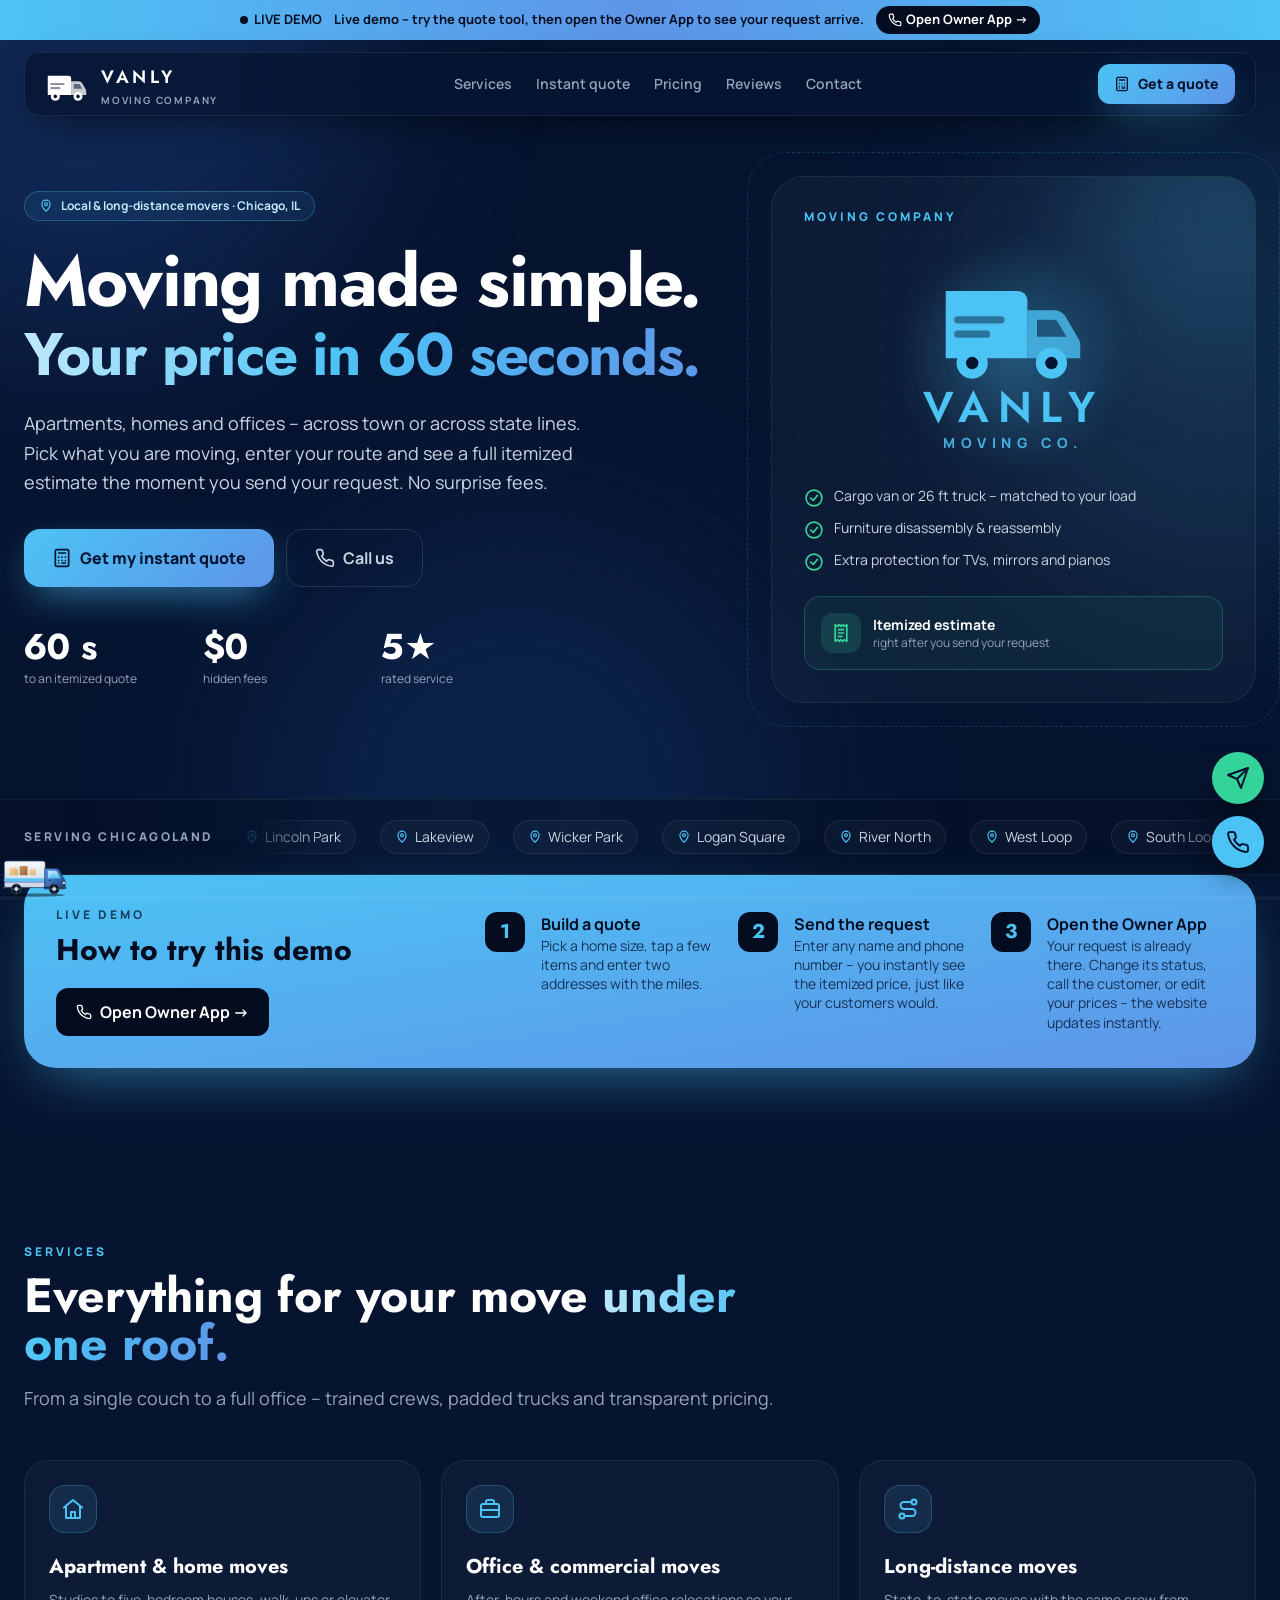
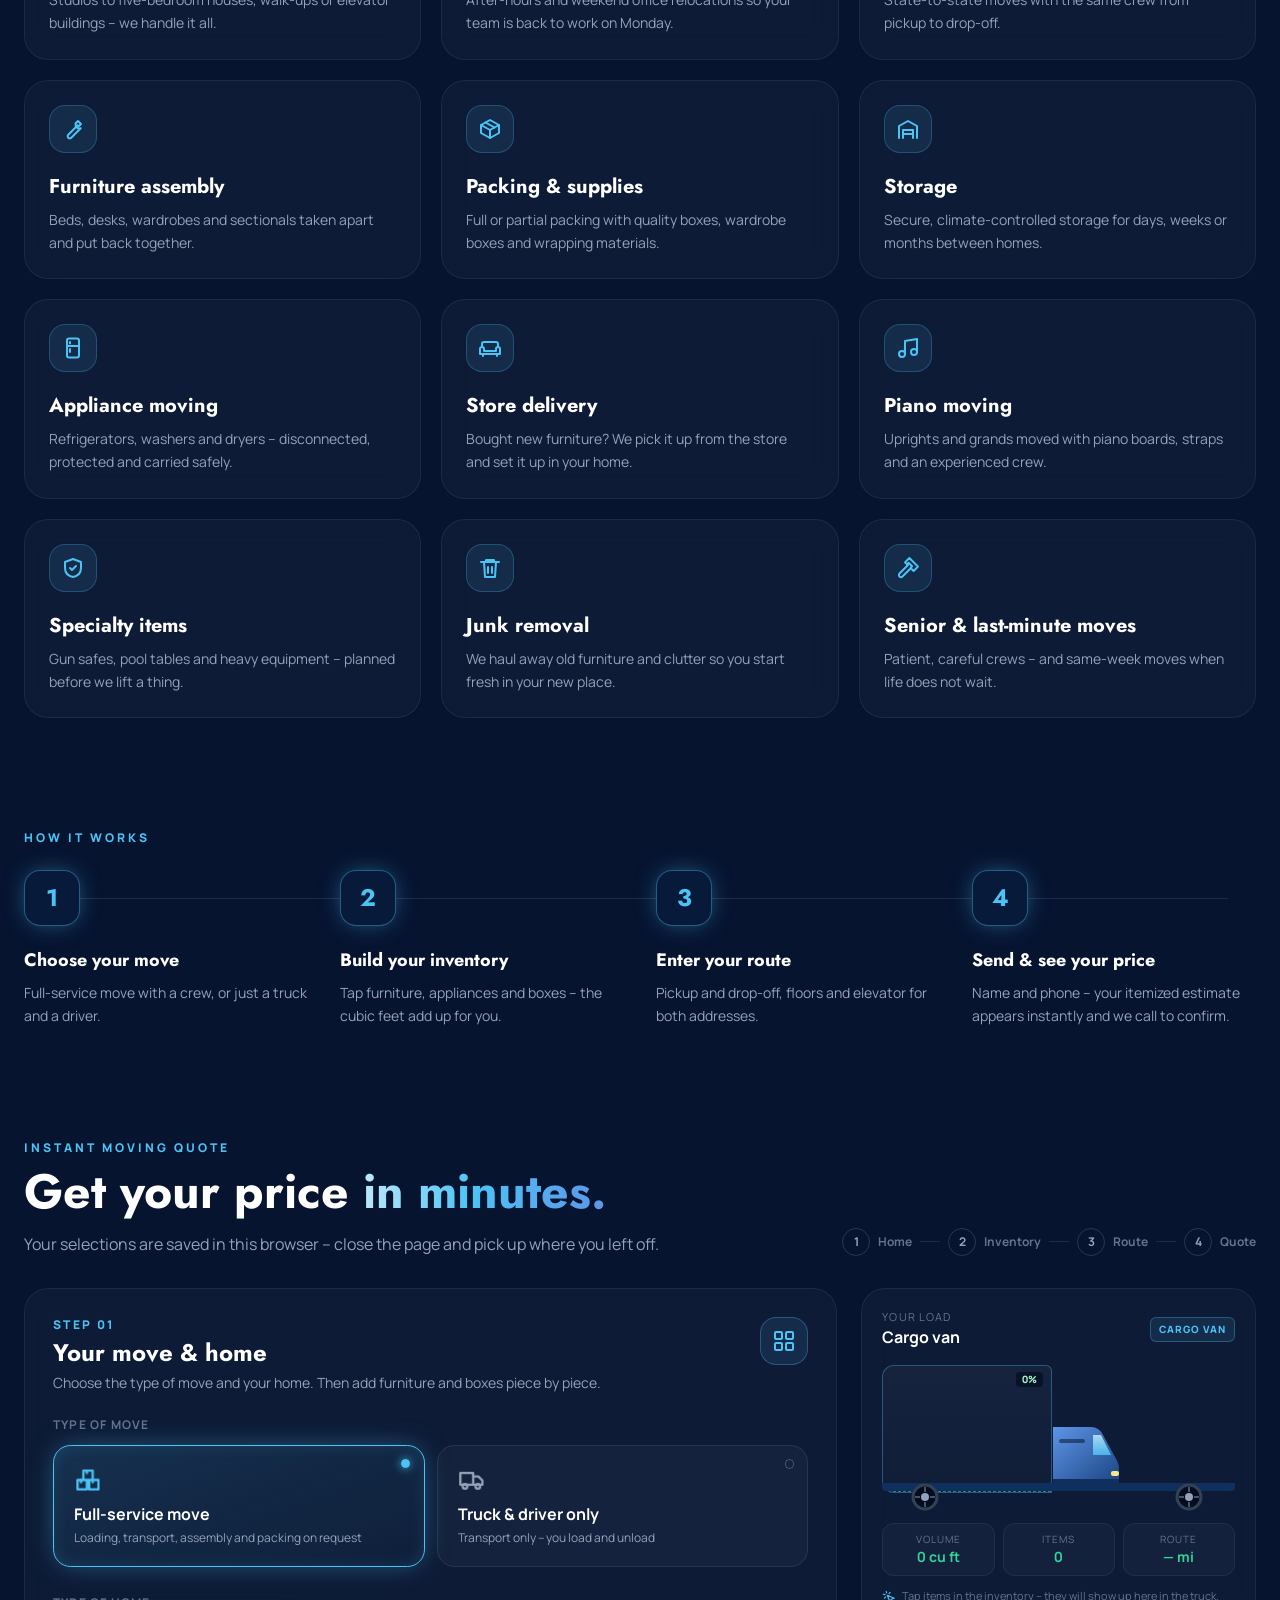
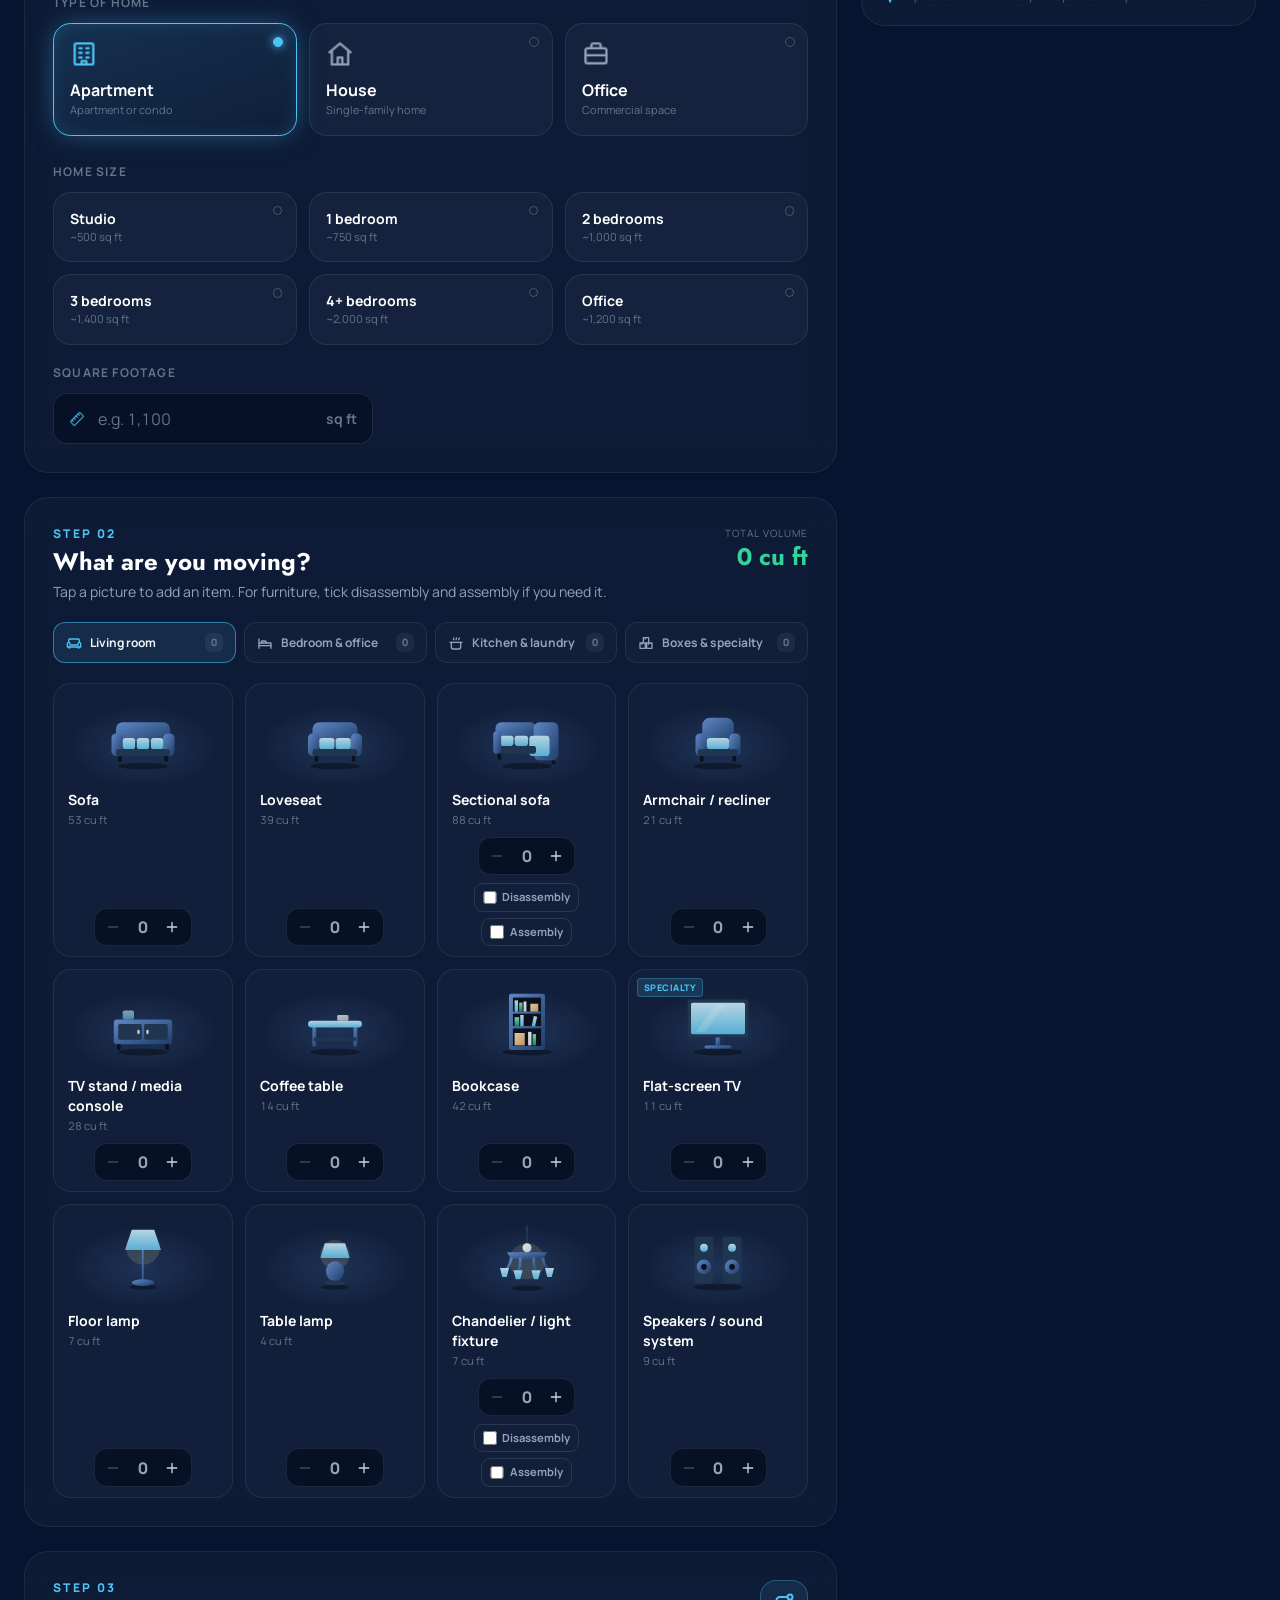
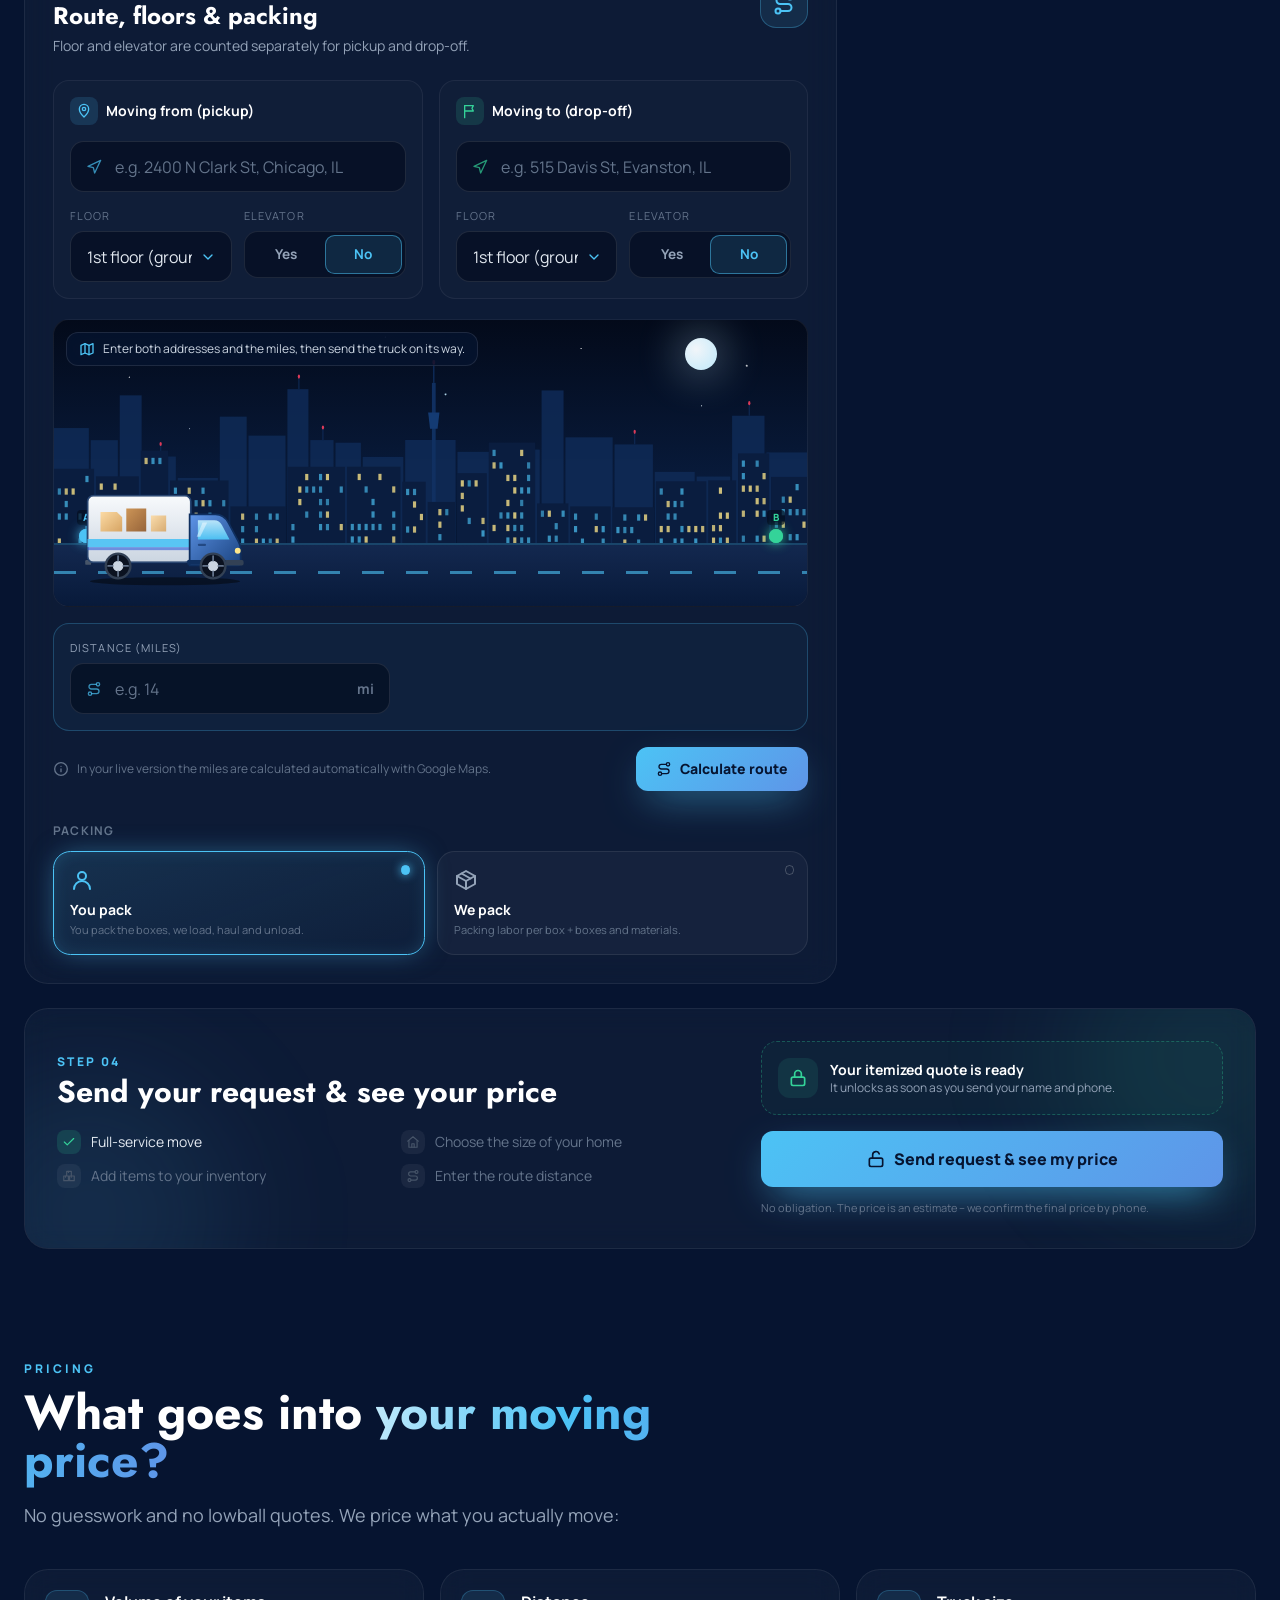
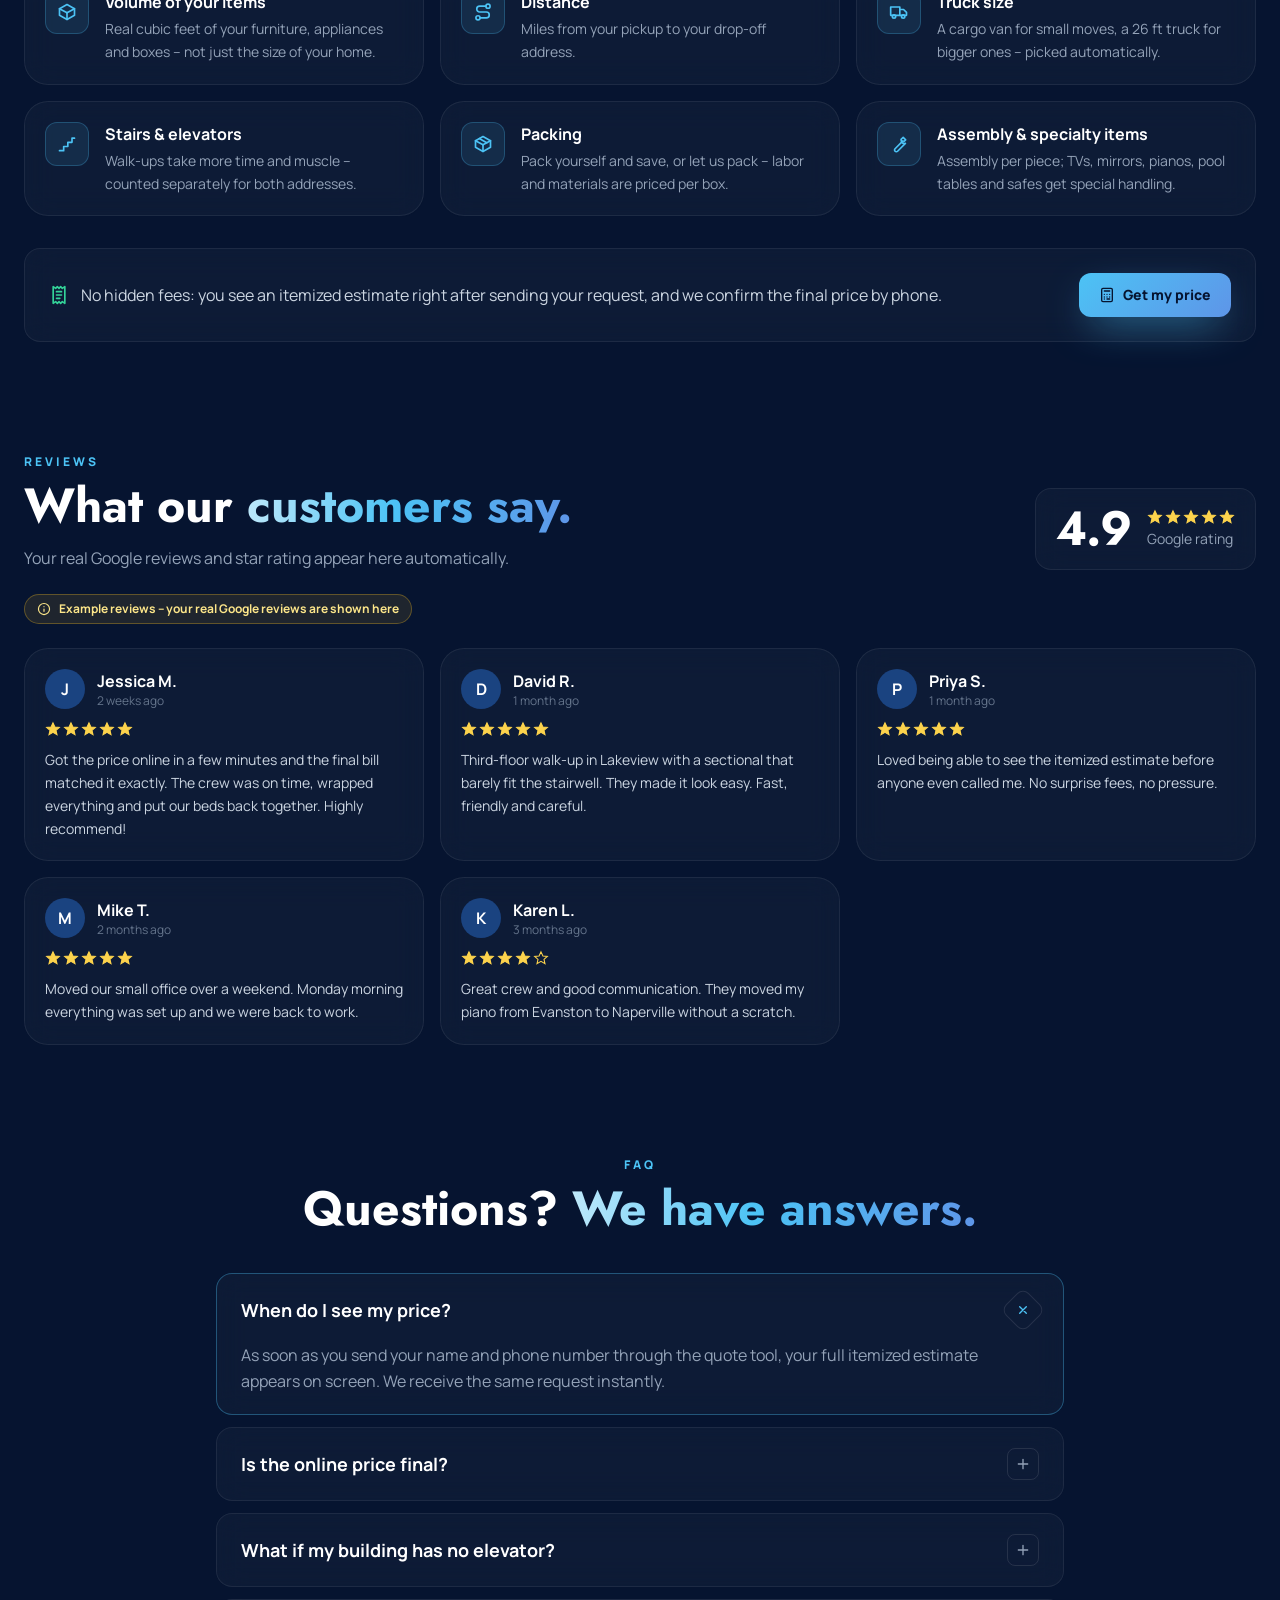
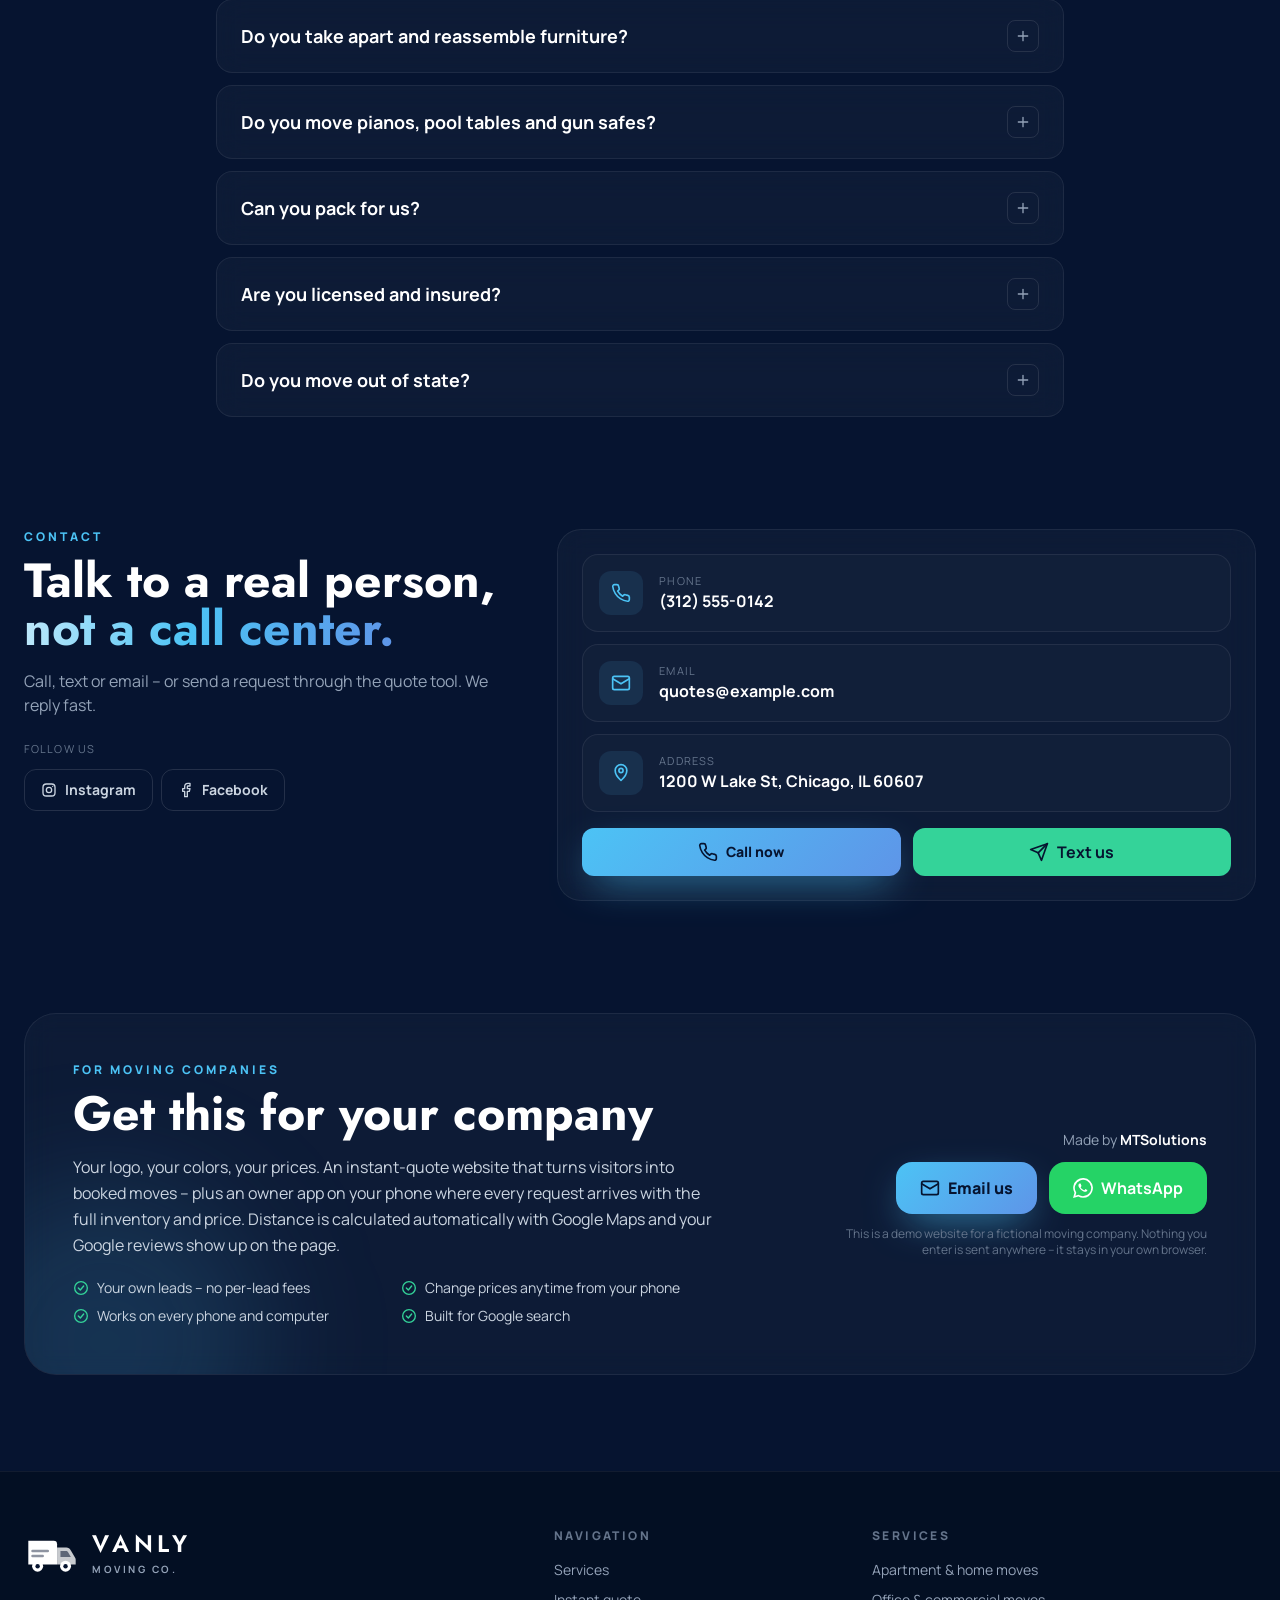
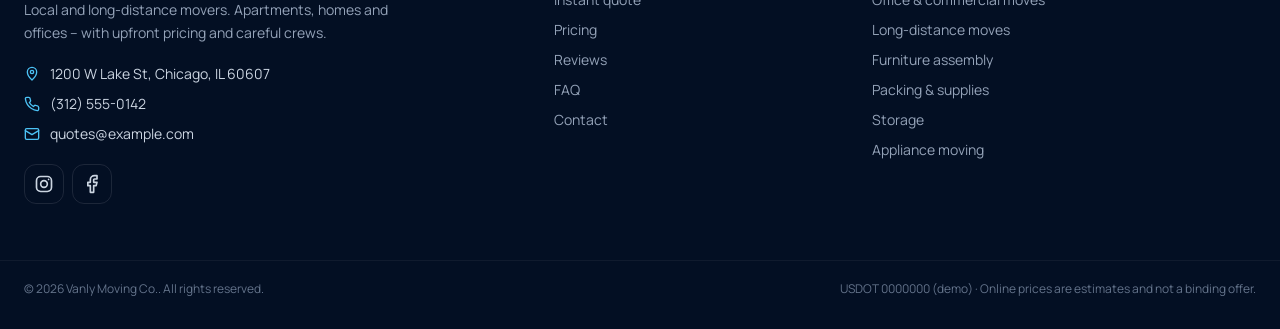
==== commit 57fe8dc8: "Add files via upload" ====
--- a/index.html
+++ b/index.html
@@ -9,7 +9,10 @@
 <meta property="og:type" content="website">
 <meta property="og:title" content="Vanly Moving Co. – Local &amp; Long-Distance Movers | Live Demo">
 <meta property="og:description" content="Live demo of an instant moving quote website with an owner app. Customers build their inventory, enter the route and get an itemized moving estimate in minutes.">
-<meta property="og:image" content="/assets/og.png">
+<meta property="og:image" content="https://vanly-demo.vercel.app/assets/og.png">
+<meta property="og:image:width" content="1200">
+<meta property="og:image:height" content="630">
+<meta property="og:url" content="https://vanly-demo.vercel.app/">
 <meta name="twitter:card" content="summary_large_image">
 <meta name="theme-color" content="#061430">
 <meta name="format-detection" content="telephone=no">
